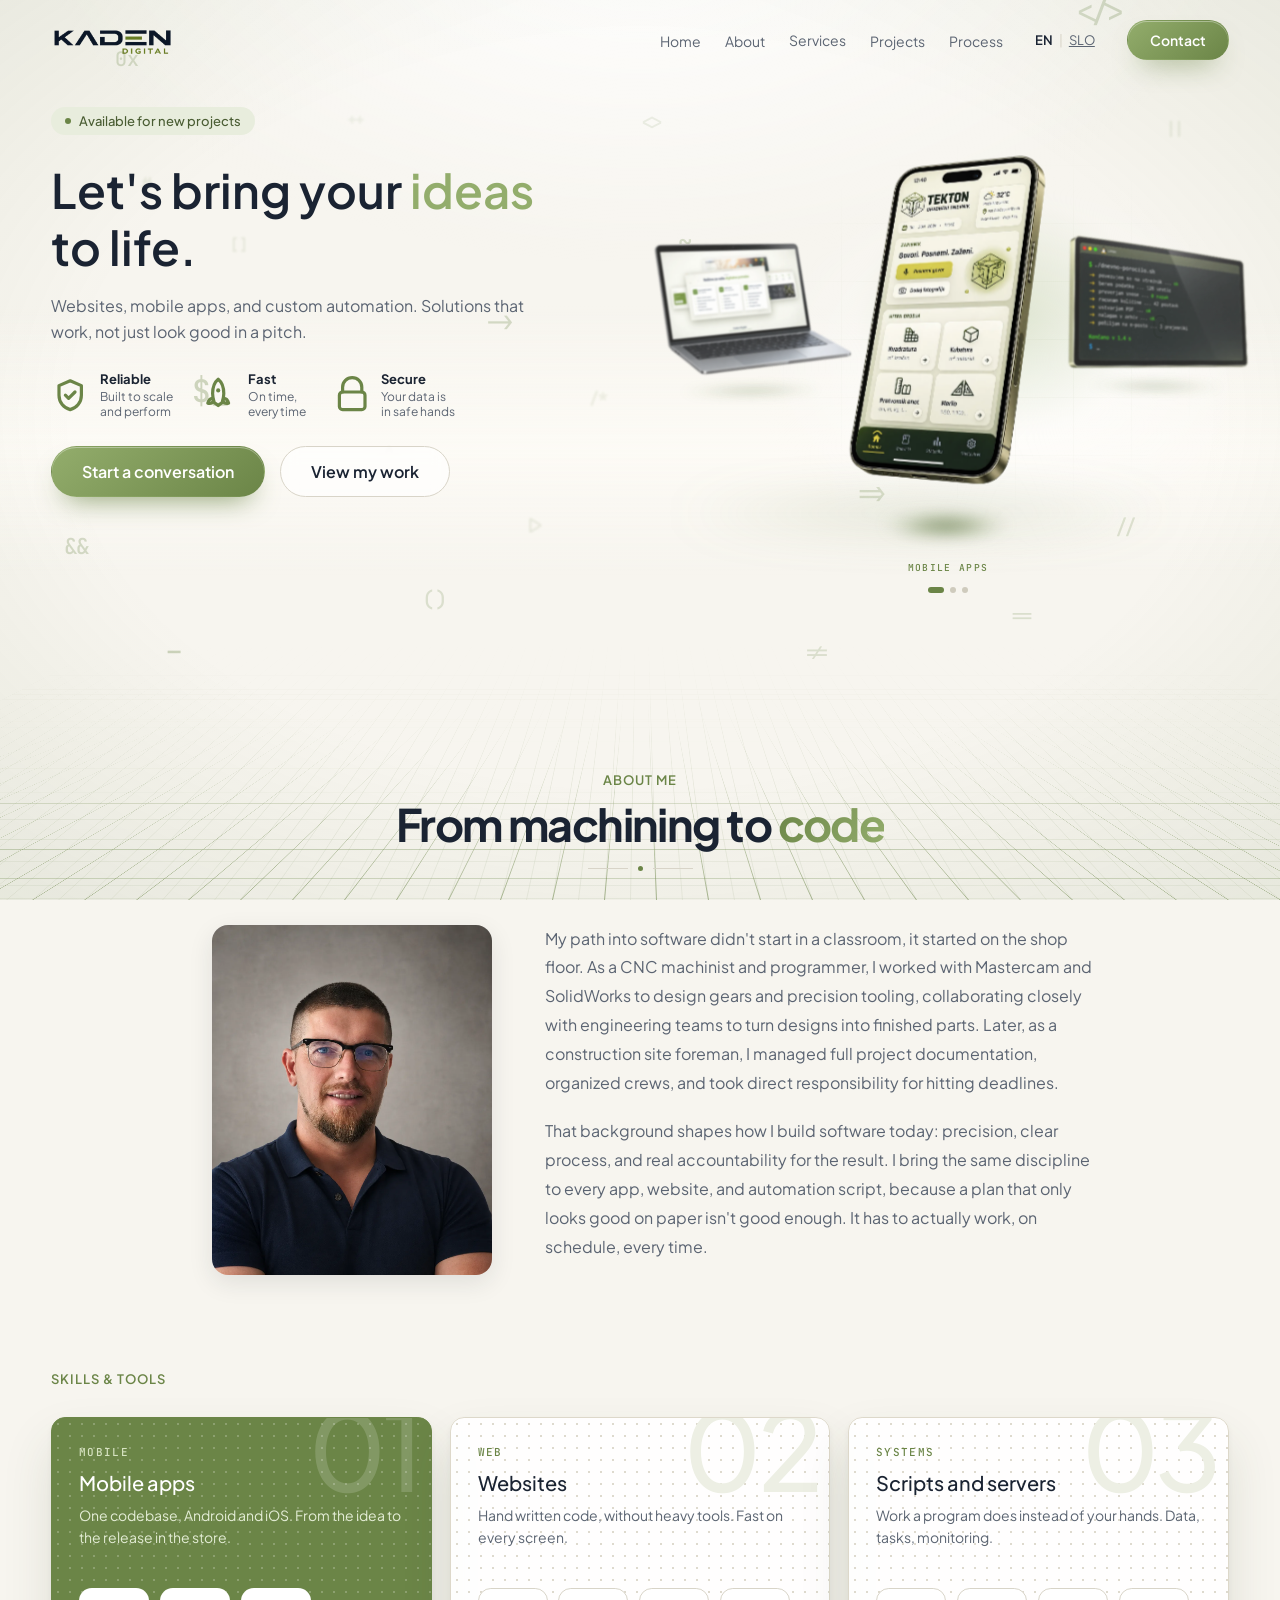
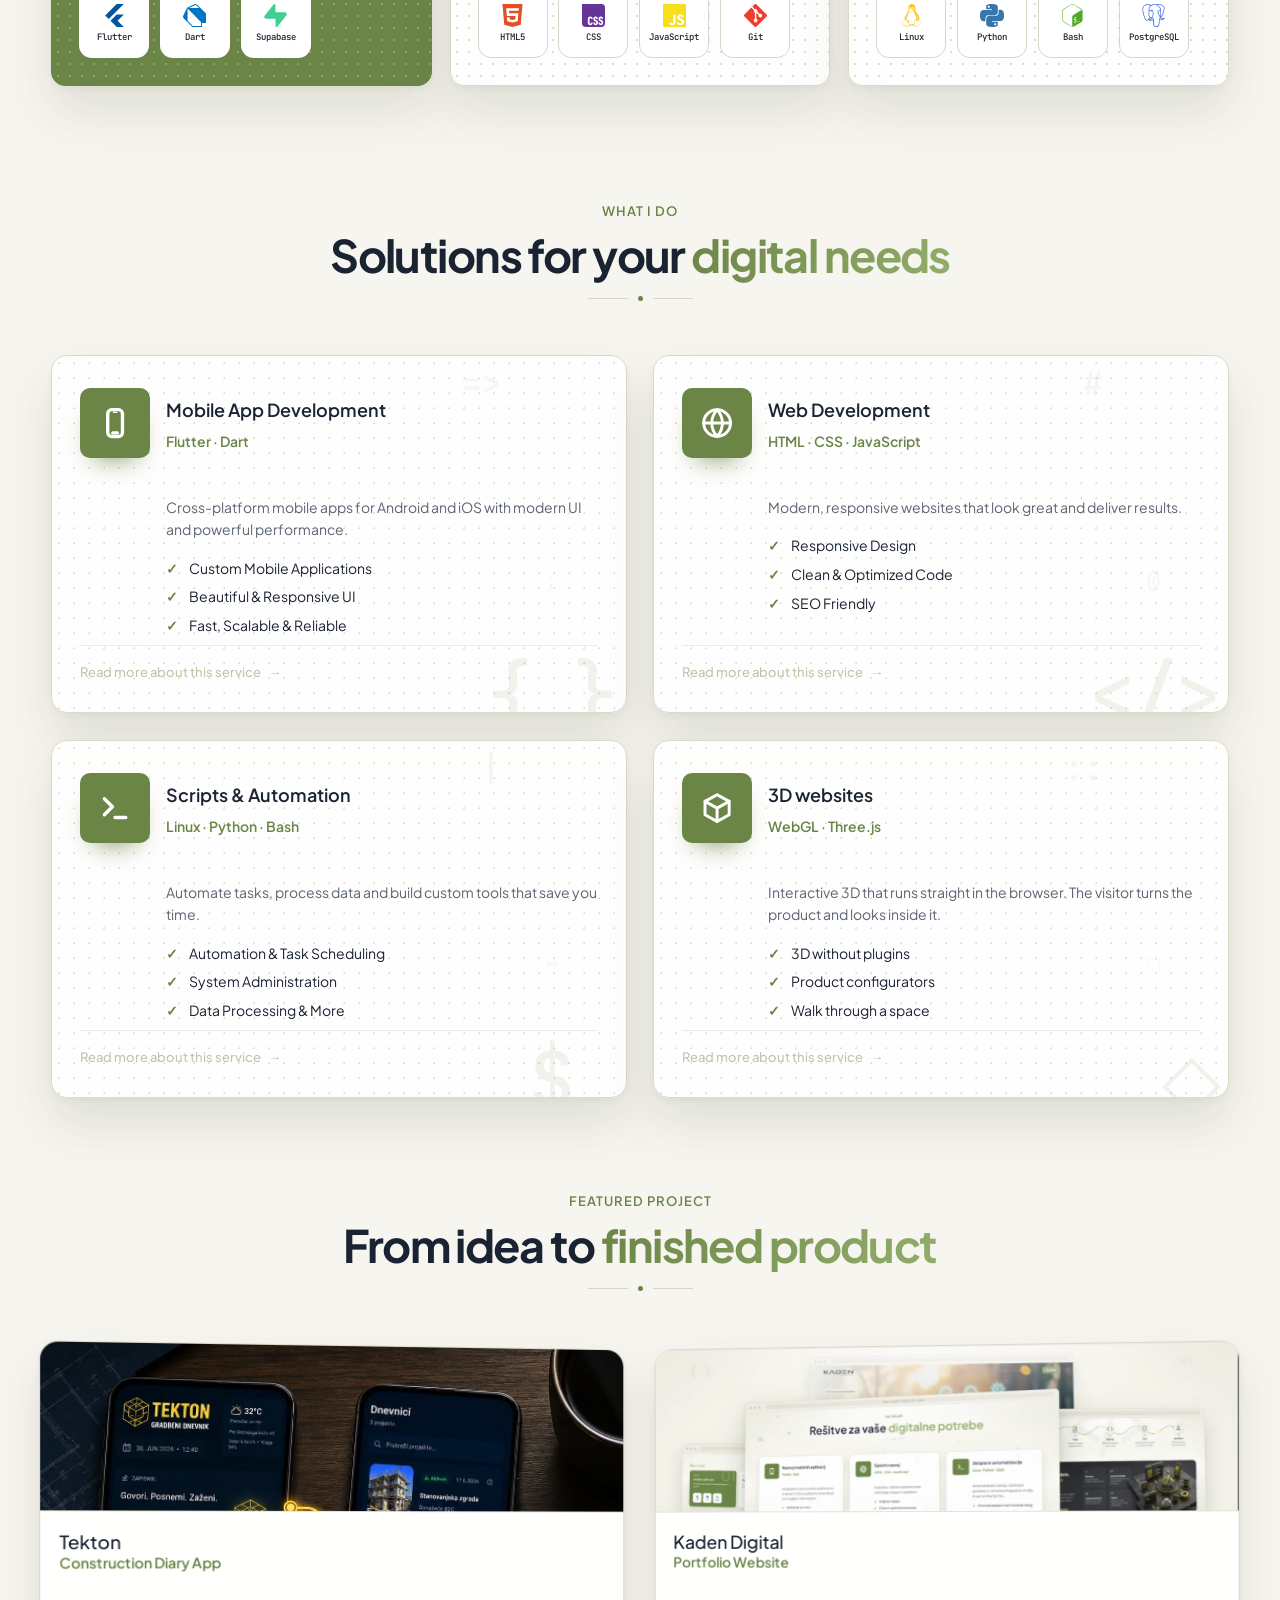
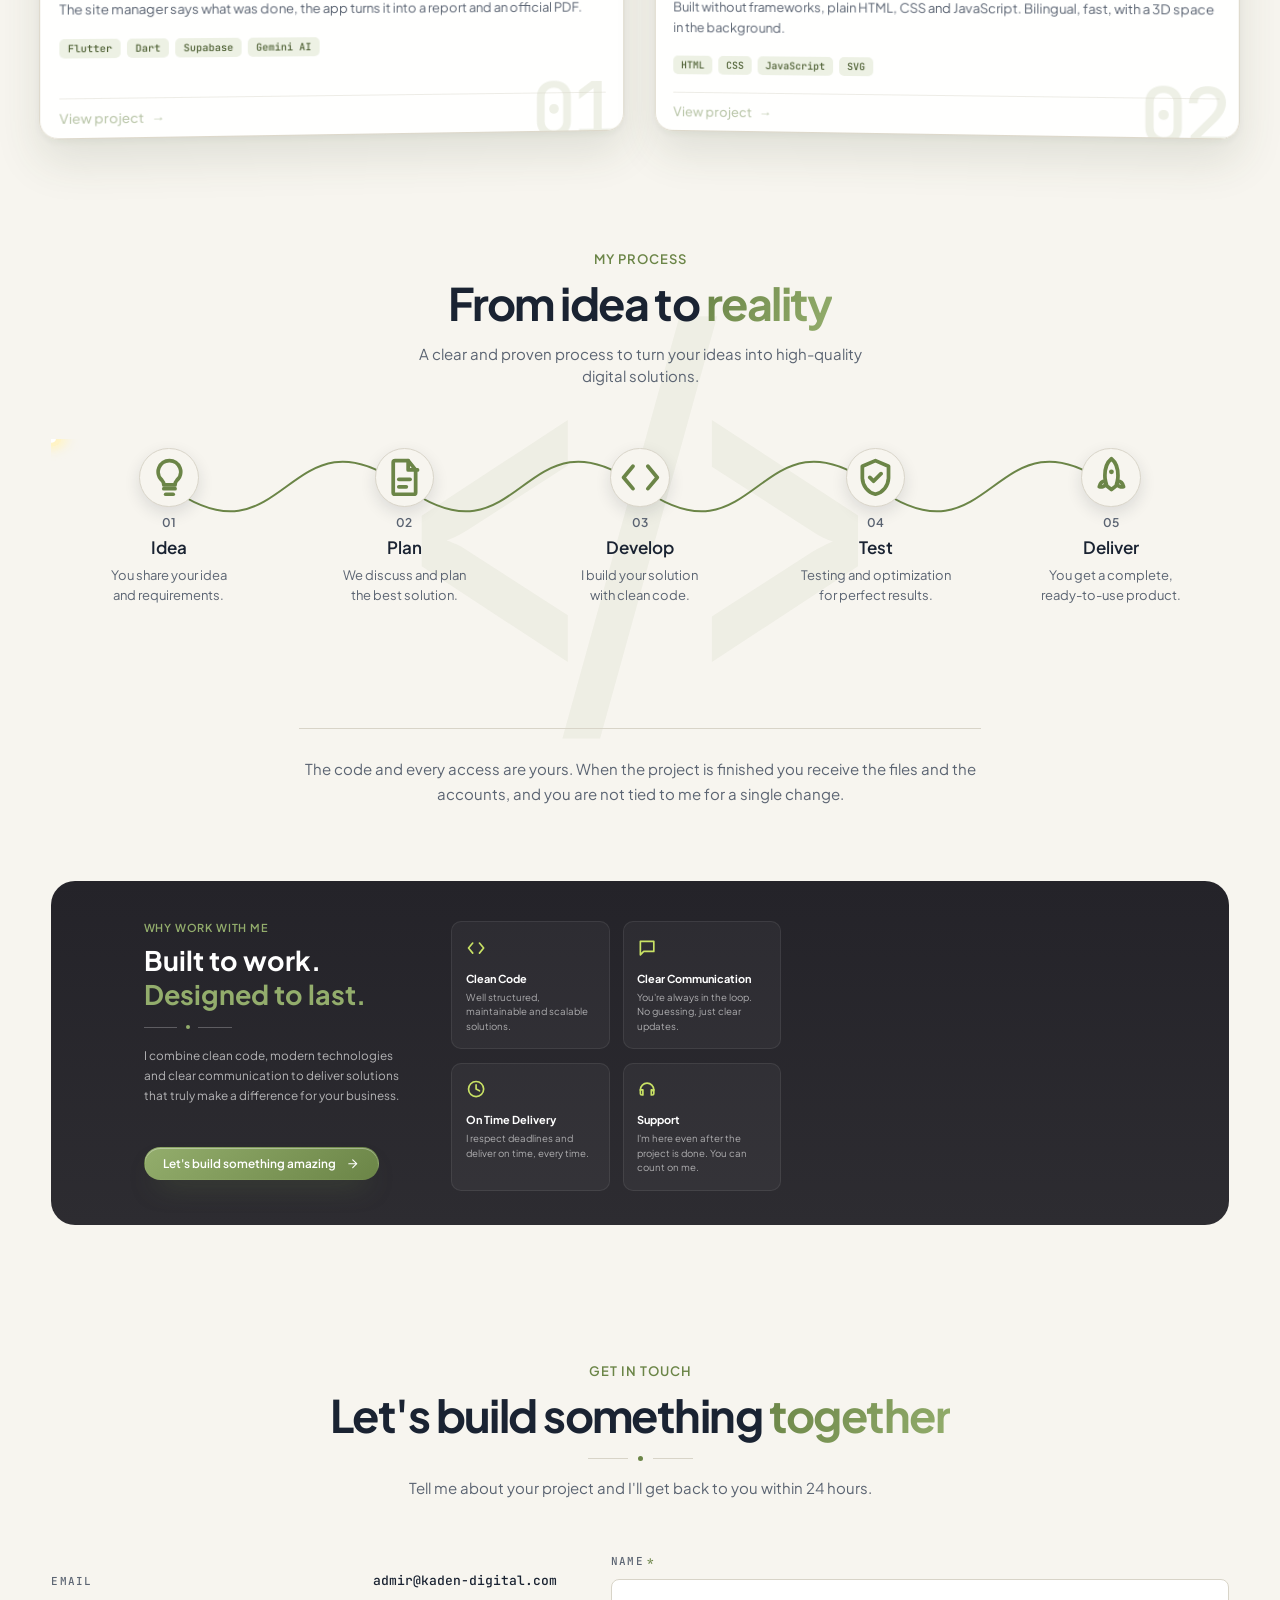
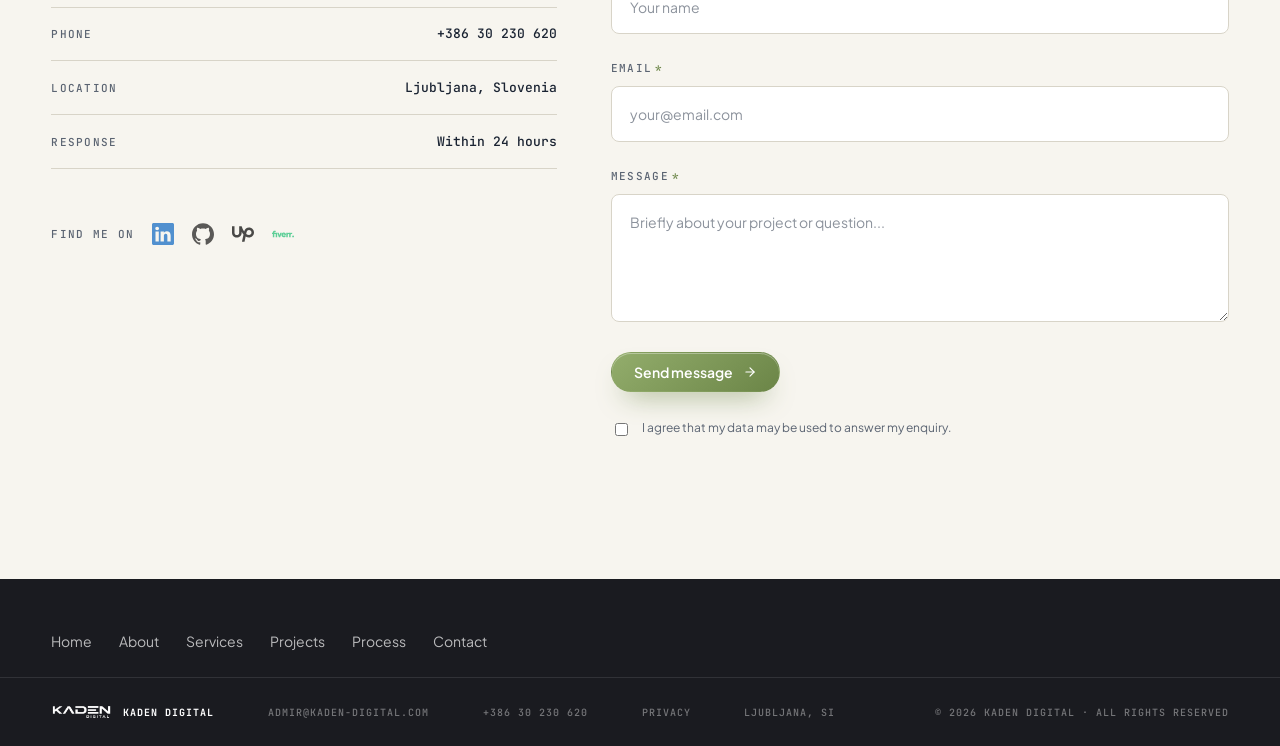
==== en/index.html @ fcf4354f "Locena angleska razlicica v /en/ s hreflang oznakami" ====
<!DOCTYPE html>
<html lang="en">
<head>
  <meta charset="UTF-8">
  <meta name="viewport" content="width=device-width, initial-scale=1.0">

  <!-- Naslov v Googlovih rezultatih — najpomembnejsa vrstica na strani. -->
  <title>Web Development and Mobile Apps Ljubljana | Kaden Digital</title>

  <!-- Besedilo pod naslovom v Googlu. -->
  <meta name="description" content="Custom websites, mobile apps for Android and iOS, and automation built to order. Clear process, delivered on time. Ljubljana, Slovenia.">
  <meta name="author" content="Admir Pajic">

  <!-- Predogled ob deljenju na LinkedInu, Facebooku, WhatsAppu. -->
  <meta property="og:type" content="website">
  <meta property="og:locale" content="en_US">
  <meta property="og:locale:alternate" content="sl_SI">
  <meta property="og:title" content="Web Development and Mobile Apps Ljubljana | Kaden Digital">
  <meta property="og:description" content="Custom websites, mobile apps for Android and iOS, and automation built to order. Ljubljana, Slovenia.">
  <meta property="og:url" content="https://www.kaden-digital.com/en/">
  <meta property="og:image" content="https://www.kaden-digital.com/assets/images/og-kaden.png">
  <meta property="og:image:width" content="1200">
  <meta property="og:image:height" content="630">
  <meta name="twitter:card" content="summary_large_image">

  <!-- Pravi naslov strani — Googlu pove, katera razlicica je glavna. -->
  <link rel="canonical" href="https://www.kaden-digital.com/en/">
  <!-- Ista stran v drugem jeziku. -->
  <link rel="alternate" hreflang="sl" href="https://www.kaden-digital.com/">
  <link rel="alternate" hreflang="en" href="https://www.kaden-digital.com/en/">
  <link rel="alternate" hreflang="x-default" href="https://www.kaden-digital.com/">



  <link rel="icon" href="../assets/images/favicon-16.png" sizes="16x16" type="image/png">
  <link rel="icon" href="../assets/images/favicon-32.png" sizes="32x32" type="image/png">
  <link rel="apple-touch-icon" href="../assets/images/apple-touch-icon.png">

  <!-- Podatki o podjetju v obliki, ki jo Google razume neposredno. -->
  <script type="application/ld+json">
  {
    "@context": "https://schema.org",
    "@type": "ProfessionalService",
    "name": "Kaden Digital",
    "description": "Izdelava spletnih strani, razvoj mobilnih aplikacij in avtomatizacija po meri.",
    "url": "https://www.kaden-digital.com/",
    "email": "admir@kaden-digital.com",
    "telephone": "+38630230620",
    "address": {
      "@type": "PostalAddress",
      "addressLocality": "Ljubljana",
      "addressCountry": "SI"
    },
    "areaServed": [
      { "@type": "Country", "name": "Slovenia" },
      { "@type": "Place", "name": "Europe" }
    ],
    "availableLanguage": ["sl", "en", "hr", "de"],
    "founder": { "@type": "Person", "name": "Admir Pajic" },
    "knowsAbout": ["Izdelava spletnih strani", "Razvoj mobilnih aplikacij", "Avtomatizacija", "Flutter", "HTML", "CSS", "JavaScript", "Python"]
  }
  </script>

  <!-- Pisave so na nasem streznik, zato Googlu ne posiljamo nicesar. -->
  <link rel="preload" href="../assets/fonts/plus-jakarta-sans-400-latin.woff2" as="font" type="font/woff2" crossorigin>
  <link rel="preload" href="../assets/fonts/plus-jakarta-sans-500-latin.woff2" as="font" type="font/woff2" crossorigin>

  <!-- Prva slika v Hero sekciji - brskalnik jo zacne nalagati takoj. -->
  <link rel="preload" href="../assets/images/hero-1-app.webp" as="image" fetchpriority="high" media="(min-width: 901px)">

  <link rel="stylesheet" href="../style.css">
</head>
<body>

  <!-- Prva postaja za tipkovnico: preskoci meni naravnost do vsebine. -->
  <a class="preskoci" href="#hero">Skip to content</a>

  <!-- PROSTOR V OZADJU — pribit na zaslon, vsebina drsi cez njega. -->
  <div class="space" aria-hidden="true">
    <div class="space-grid space-grid-far"></div>
    <div class="space-grid space-grid-near"></div>
    <div class="space-haze"></div>
    <div class="space-stars" id="spaceStars"></div>
    <div class="space-light"></div>
    <div class="space-vignette"></div>
  </div>

  <!-- GLAVA / NAVIGACIJA — logotip -->
  <div class="hero-wrapper">
  <header>
    <nav class="navbar container">
      <a href="#hero" class="logo">
        <img src="../assets/images/logo-nav.webp" alt="Kaden Digital" width="420" height="96">
      </a>

      <div class="nav-right">
  <ul class="nav-links">
    <li><a href="#hero">Home</a></li>
    <li><a href="#about">About</a></li>
    <li class="nav-services">
  <a href="#services" class="nav-dropdown-toggle">Services</a>
  <div class="nav-dropdown">
    <a href="mobile-app-development.html" class="nav-dropdown-item">App Development</a>
    <a href="web-development-ljubljana.html" class="nav-dropdown-item">Web Development</a>
    <a href="3d-web-design.html" class="nav-dropdown-item">3D websites</a>
    <a href="process-automation.html" class="nav-dropdown-item">Scripts &amp; Automation</a>
  </div>
</li>
    <li><a href="#projects">Projects</a></li>
    <li><a href="#process">Process</a></li>
  </ul>

  <div class="lang-switch">
          <span class="lang-btn active">EN</span>
          <span class="lang-divider">|</span>
          <a class="lang-btn" href="../" hreflang="sl" lang="sl">SLO</a>
        </div>

  <a href="#contact" class="btn btn-primary nav-cta">Contact</a>
</div>

      <!-- Hamburger gumb, vidljiv samo na mobitelu -->
      <button class="hamburger" type="button" aria-label="Menu" aria-expanded="false" aria-controls="mobilniMeni">
        <span></span>
        <span></span>
        <span></span>
      </button>

    </nav>

    <!-- Mobilni meni panel, otvara ga hamburger gumb -->
    <div class="mobile-menu" id="mobilniMeni">
      <ul class="mobile-nav-links">
        <li><a href="#hero">Home</a></li>
        <li><a href="#about">About</a></li>
        <li><a href="#services">Services</a></li>
        <li><a href="#projects">Projects</a></li>
        <li><a href="#process">Process</a></li>
      </ul>
      <div class="lang-switch">
          <span class="lang-btn active">EN</span>
          <span class="lang-divider">|</span>
          <a class="lang-btn" href="../" hreflang="sl" lang="sl">SLO</a>
        </div>
      <a href="#contact" class="btn btn-primary">Contact</a>
    </div>

  </header>

<!-- HERO SEKCIJA -->
<section class="hero" id="hero" tabindex="-1">

    <div class="hero-content container">

      <div class="hero-text">
    <div class="badge">
      <span class="badge-dot"></span>
      <span>Available for new projects</span>
    </div>

    <h1 class="hero-title">
  <span>Let's bring your</span>
  <span class="accent">ideas</span>
  <br>
  <span>to life.</span>
</h1>

<p class="hero-subtitle">Websites, mobile apps, and custom automation. Solutions that work, not just look good in a pitch.</p>

<!-- Značke zaupanja: Reliable, Fast, Secure -->
<div class="trust-badges">
  <div class="trust-badge">
    <svg width="40" height="40" viewBox="0 0 24 24" fill="none" stroke="#6B8547" stroke-width="2" stroke-linecap="round" stroke-linejoin="round">
      <path d="M12 3l7 3v6c0 4.5-3 8-7 9-4-1-7-4.5-7-9V6z"/><polyline points="9 12 11 14 15 10"/>
    </svg>
    <div>
      <h4>Reliable</h4>
      <p>Built to scale<br>and perform</p>
    </div>
  </div>
  <div class="trust-badge">
    <svg width="50" height="50" viewBox="0 0 24 24" fill="none" stroke="#6B8547" stroke-width="2" stroke-linecap="round" stroke-linejoin="round">
      <path d="M12 2c2.5 2 3.5 5.5 3.5 9 0 2-.5 4-1 5.5l-2.5 2-2.5-2c-.5-1.5-1-3.5-1-5.5 0-3.5 1-7 3.5-9z"/>
      <circle cx="12" cy="9" r="1.3" fill="#6B8547" stroke="none"/>
      <path d="M8.5 14c-1.5 0-2.5 1-3 3 1.5.3 3-.3 3.5-1.5"/>
      <path d="M15.5 14c1.5 0 2.5 1 3 3-1.5.3-3-.3-3.5-1.5"/>
    </svg>
    <div>
      <h4>Fast</h4>
      <p>On time,<br>every time</p>
    </div>
  </div>
  <div class="trust-badge">
    <svg width="40" height="40" viewBox="0 0 24 24" fill="none" stroke="#6B8547" stroke-width="2" stroke-linecap="round" stroke-linejoin="round">
      <path d="M6 10V7a6 6 0 0 1 12 0v3"/>
      <rect x="4" y="10" width="16" height="11" rx="2"/>
    </svg>
    <div>
      <h4>Secure</h4>
      <p>Your data is<br>in safe hands</p>
    </div>
  </div>
</div>

<div class="hero-buttons">
  <a href="#contact" class="btn btn-primary">Start a conversation</a>
  <a href="#projects" class="btn btn-secondary">View my work</a>
</div>

      </div>

      <!-- SKLAD NAPRAV — tri storitve, ki jih kolesce premetava. -->
      <div class="hero-stack" id="heroStack">
        <span class="hero-luc" aria-hidden="true"></span>
        <span class="hero-linije" aria-hidden="true"></span>
        <span class="hero-tla" aria-hidden="true"></span>

        <div class="hero-dev dev-tel">
          <img src="../assets/images/hero-1-app.webp" alt="Mobilna aplikacija Tekton na telefonu"
               width="1024" height="1536" fetchpriority="high" loading="lazy">
          <span class="dev-senca"></span>
        </div>

        <div class="hero-dev dev-lap">
          <img src="../assets/images/hero-2-web.webp" alt="Spletna stran Kaden Digital na prenosniku"
               width="1536" height="1024" decoding="async" loading="lazy">
          <span class="dev-senca"></span>
        </div>

        <div class="hero-dev dev-term">
          <img src="../assets/images/hero-3-term.webp" alt="Skripta za dnevno porocilo v Linux terminalu"
               width="1536" height="1024" decoding="async" loading="lazy">
          <span class="dev-senca"></span>
        </div>

        <span class="hero-oznaka" id="heroOznaka">MOBILNE APLIKACIJE</span>

        <div class="hero-pike">
          <button type="button" class="on" aria-label="Mobilne aplikacije"></button>
          <button type="button" aria-label="Spletne strani"></button>
          <button type="button" aria-label="Skripte in avtomatizacija"></button>
        </div>
      </div>

    </div>
</section>
</div>

  <!-- SEKCIJA ABOUT -->
  <section class="about" id="about">
    <div class="about-content container">

      <p class="section-eyebrow">About Me</p>
      <h2 class="section-title">From machining to <span class='accent'>code</span></h2>
      <div class="title-divider">
        <span class="divider-line"></span>
        <span class="divider-dot"></span>
        <span class="divider-line"></span>
      </div>

      <div class="about-grid">
  <div class="about-photo">
    <img src="../assets/images/photo-about.webp" alt="Admir Pajić" width="1086" height="1448" loading="lazy" decoding="async">
  </div>
  <div class="about-story">
  <p>My path into software didn't start in a classroom, it started on the shop floor. As a CNC machinist and programmer, I worked with Mastercam and SolidWorks to design gears and precision tooling, collaborating closely with engineering teams to turn designs into finished parts. Later, as a construction site foreman, I managed full project documentation, organized crews, and took direct responsibility for hitting deadlines.</p>
  <p>That background shapes how I build software today: precision, clear process, and real accountability for the result. I bring the same discipline to every app, website, and automation script, because a plan that only looks good on paper isn't good enough. It has to actually work, on schedule, every time.</p>
</div>
</div>

<!-- SKILLS & TOOLS -->
      <div class="skills">
        <p class="section-eyebrow">Skills &amp; Tools</p>

        <!-- Prva plosca je zelena, da najprej pritegne pogled. -->
        <div class="skill-panel skill-panel-accent">
          <span class="skill-panel-num" aria-hidden="true">01</span>
          <div class="skill-panel-text">
            <p class="skill-panel-eyebrow">Mobile</p>
            <h3 class="skill-panel-title">Mobile apps</h3>
            <p class="skill-panel-desc">One codebase, Android and iOS. From the idea to the release in the store.</p>
          </div>
          <div class="skill-logos">
            <div class="skill-logo">
              <img src="../assets/icons/flutter.svg" loading="lazy" decoding="async" alt="Flutter">
              <span>Flutter</span>
            </div>
            <div class="skill-logo">
              <img src="../assets/icons/dart.svg" loading="lazy" decoding="async" alt="Dart">
              <span>Dart</span>
            </div>
            <div class="skill-logo">
              <img src="../assets/icons/supabase.svg" loading="lazy" decoding="async" alt="Supabase">
              <span>Supabase</span>
            </div>
          </div>
        </div>

        <div class="skill-panel">
          <span class="skill-panel-num" aria-hidden="true">02</span>
          <div class="skill-panel-text">
            <p class="skill-panel-eyebrow">Web</p>
            <h3 class="skill-panel-title">Websites</h3>
            <p class="skill-panel-desc">Hand written code, without heavy tools. Fast on every screen.</p>
          </div>
          <div class="skill-logos">
            <div class="skill-logo">
              <img src="../assets/icons/html5.svg" loading="lazy" decoding="async" alt="HTML5">
              <span>HTML5</span>
            </div>
            <div class="skill-logo">
              <img src="../assets/icons/css.svg" loading="lazy" decoding="async" alt="CSS">
              <span>CSS</span>
            </div>
            <div class="skill-logo">
              <img src="../assets/icons/javascript.svg" loading="lazy" decoding="async" alt="JavaScript">
              <span>JavaScript</span>
            </div>
            <div class="skill-logo">
              <img src="../assets/icons/git.svg" loading="lazy" decoding="async" alt="Git">
              <span>Git</span>
            </div>
          </div>
        </div>

        <div class="skill-panel">
          <span class="skill-panel-num" aria-hidden="true">03</span>
          <div class="skill-panel-text">
            <p class="skill-panel-eyebrow">Systems</p>
            <h3 class="skill-panel-title">Scripts and servers</h3>
            <p class="skill-panel-desc">Work a program does instead of your hands. Data, tasks, monitoring.</p>
          </div>
          <div class="skill-logos">
            <div class="skill-logo">
              <img src="../assets/icons/linux.svg" loading="lazy" decoding="async" alt="Linux">
              <span>Linux</span>
            </div>
            <div class="skill-logo">
              <img src="../assets/icons/python.svg" loading="lazy" decoding="async" alt="Python">
              <span>Python</span>
            </div>
            <div class="skill-logo">
              <img src="../assets/icons/gnubash.svg" loading="lazy" decoding="async" alt="Bash">
              <span>Bash</span>
            </div>
            <div class="skill-logo">
              <img src="../assets/icons/postgresql.svg" loading="lazy" decoding="async" alt="PostgreSQL">
              <span>PostgreSQL</span>
            </div>
          </div>
        </div>
      </div>

    </div>
  </section>

  <!-- SEKCIJA USLUGE -->
  <section class="services" id="services">
    <div class="services-content container">

      <p class="section-eyebrow">What I do</p>
      <h2 class="section-title">Solutions for your <span class='accent'>digital needs</span></h2>
      <div class="title-divider">
        <span class="divider-line"></span>
        <span class="divider-dot"></span>
        <span class="divider-line"></span>
      </div>

      <div class="services-grid">

  <!-- Mobilni razvoj -->
  <a href="mobile-app-development.html" class="service-card">
    <span class="service-bar"></span>
    <span class="service-mark mark-1">{ }</span>
    <span class="service-mark mark-2">=&gt;</span>
    <span class="service-mark mark-3">;</span>
  <div class="service-card-header">
      <div class="service-icon">
        <svg width="26" height="26" viewBox="0 0 24 24" fill="none" stroke-linecap="round" stroke-linejoin="round">
          <rect x="6.5" y="2" width="11" height="20" rx="3" style="stroke:#ffffff; stroke-width:2.5; fill:none;"/>
          <rect x="10.3" y="3.4" width="3.4" height="1.1" rx="0.55" style="fill:#ffffff; stroke:none;"/>
          <line x1="10.3" y1="19.3" x2="13.7" y2="19.3" style="stroke:#ffffff; stroke-width:2.5;"/>
        </svg>
      </div>
      <div class="service-heading">
        <h3>Mobile App Development</h3>
        <p class="service-stack">Flutter · Dart</p>
      </div>
    </div>
    <p class="service-desc">Cross-platform mobile apps for Android and iOS with modern UI and powerful performance.</p>
    <ul class="service-checklist">
      <li>Custom Mobile Applications</li>
      <li>Beautiful &amp; Responsive UI</li>
      <li>Fast, Scalable &amp; Reliable</li>
    </ul>
    <div class="service-more">
      <span>Read more about this service</span>
      <span class="service-arrow" aria-hidden="true">→</span>
    </div>
</a>
 <!--Web Dewelopment-->
  <a href="web-development-ljubljana.html" class="service-card">
    <span class="service-bar"></span>
    <span class="service-mark mark-1">&lt;/&gt;</span>
    <span class="service-mark mark-2">#</span>
    <span class="service-mark mark-3">@</span>
  <div class="service-card-header">
    <div class="service-icon">
      <svg width="26" height="26" viewBox="0 0 24 24" fill="none" stroke-linecap="round" stroke-linejoin="round">
        <circle cx="12" cy="12" r="10" style="stroke:#ffffff; stroke-width:2.2; fill:none;"/>
        <line x1="2" y1="12" x2="22" y2="12" style="stroke:#ffffff; stroke-width:2.2;"/>
        <path d="M12 2a15.3 15.3 0 0 1 4 10 15.3 15.3 0 0 1-4 10 15.3 15.3 0 0 1-4-10 15.3 15.3 0 0 1 4-10z" style="stroke:#ffffff; stroke-width:2.2; fill:none;"/>
      </svg>
    </div>
    <div class="service-heading">
      <h3>Web Development</h3>
      <p class="service-stack">HTML · CSS · JavaScript</p>
    </div>
  </div>
  <p class="service-desc">Modern, responsive websites that look great and deliver results.</p>
  <ul class="service-checklist">
    <li>Responsive Design</li>
    <li>Clean &amp; Optimized Code</li>
    <li>SEO Friendly</li>
  </ul>
  <div class="service-more">
    <span>Read more about this service</span>
    <span class="service-arrow" aria-hidden="true">→</span>
  </div>
</a>

<!--Scripts & automation-->
  <a href="process-automation.html" class="service-card">
    <span class="service-bar"></span>
    <span class="service-mark mark-1">$_</span>
    <span class="service-mark mark-2">|</span>
    <span class="service-mark mark-3">~</span>
  <div class="service-card-header">
    <div class="service-icon">
      <svg width="26" height="26" viewBox="0 0 24 24" fill="none" stroke-linecap="round" stroke-linejoin="round">
        <polyline points="4 17 10 11 4 5" style="stroke:#ffffff; stroke-width:2.5; fill:none;"/>
        <line x1="12" y1="19" x2="20" y2="19" style="stroke:#ffffff; stroke-width:2.5;"/>
      </svg>
    </div>
    <div class="service-heading">
      <h3>Scripts &amp; Automation</h3>
      <p class="service-stack">Linux · Python · Bash</p>
    </div>
  </div>
  <p class="service-desc">Automate tasks, process data and build custom tools that save you time.</p>
  <ul class="service-checklist">
    <li>Automation &amp; Task Scheduling</li>
    <li>System Administration</li>
    <li>Data Processing &amp; More</li>
  </ul>
  <div class="service-more">
    <span>Read more about this service</span>
    <span class="service-arrow" aria-hidden="true">→</span>
  </div>
</a>

  <!-- 3D spletne strani -->
  <a href="3d-web-design.html" class="service-card">
    <span class="service-bar"></span>
    <span class="service-mark mark-1">◇</span>
    <span class="service-mark mark-2">::</span>
    <span class="service-mark mark-3">□</span>
  <div class="service-card-header">
    <div class="service-icon">
      <svg width="26" height="26" viewBox="0 0 24 24" fill="none" stroke-linecap="round" stroke-linejoin="round">
        <path d="M12 2 3 7v10l9 5 9-5V7z" style="stroke:#ffffff; stroke-width:2.2; fill:none;"/>
        <path d="m3 7 9 5 9-5M12 12v10" style="stroke:#ffffff; stroke-width:2.2; fill:none;"/>
      </svg>
    </div>
    <div class="service-heading">
      <h3>3D websites</h3>
      <p class="service-stack">WebGL · Three.js</p>
    </div>
  </div>
  <p class="service-desc">Interactive 3D that runs straight in the browser. The visitor turns the product and looks inside it.</p>
  <ul class="service-checklist">
    <li>3D without plugins</li>
    <li>Product configurators</li>
    <li>Walk through a space</li>
  </ul>
  <div class="service-more">
    <span>Read more about this service</span>
    <span class="service-arrow" aria-hidden="true">→</span>
  </div>
</a>

</div>

    </div>
  </section>

  <!-- SEKCIJA PROJEKTI -->
  <section class="projects" id="projects">
    <div class="projects-content container">

      <p class="section-eyebrow">Featured Project</p>
      <h2 class="section-title">From idea to <span class='accent'>finished product</span></h2>
      <div class="title-divider">
        <span class="divider-line"></span>
        <span class="divider-dot"></span>
        <span class="divider-line"></span>
      </div>

      <div class="project-grid">

        <div class="project-card" data-project="tekton">
          <span class="project-bar"></span>
          <span class="project-num" aria-hidden="true">01</span>
          <div class="project-shot">
            <img src="../assets/images/project-tekton.webp" alt="Tekton, zasloni aplikacije" width="1086" height="1448" loading="lazy" decoding="async">
          </div>
          <div class="project-body">
            <h3 class="project-name">Tekton</h3>
            <p class="project-tag">Construction Diary App</p>
            <p class="project-short">The site manager says what was done, the app turns it into a report and an official PDF.</p>
            <div class="project-chips"><b>Flutter</b><b>Dart</b><b>Supabase</b><b>Gemini AI</b></div>
            <div class="project-more">
              <span>View project</span>
              <span class="project-arrow" aria-hidden="true">→</span>
            </div>
          </div>
        </div>

        <div class="project-card" data-project="kaden">
          <span class="project-bar"></span>
          <span class="project-num" aria-hidden="true">02</span>
          <div class="project-shot">
            <img src="../assets/images/project-kaden.webp" alt="Kaden Digital, spletna stran" width="1506" height="775" loading="lazy" decoding="async">
          </div>
          <div class="project-body">
            <h3 class="project-name">Kaden Digital</h3>
            <p class="project-tag">Portfolio Website</p>
            <p class="project-short">Built without frameworks, plain HTML, CSS and JavaScript. Bilingual, fast, with a 3D space in the background.</p>
            <div class="project-chips"><b>HTML</b><b>CSS</b><b>JavaScript</b><b>SVG</b></div>
            <div class="project-more">
              <span>View project</span>
              <span class="project-arrow" aria-hidden="true">→</span>
            </div>
          </div>
        </div>

      </div>
    </div>
  </section>

  <!-- SEKCIJA PROCES -->
  <section class="process" id="process">
    <div class="process-content container">

      <div class="process-watermark"><span class="wm-bracket">&lt;</span><span class="wm-slash">/</span><span class="wm-bracket">&gt;</span></div>
      <p class="section-eyebrow">My Process</p>
      <h2 class="section-title">From idea to <span class='accent'>reality</span></h2>
      <p class="section-subtitle">A clear and proven process to turn your ideas into high-quality digital solutions.</p>

      <div class="process-steps">
        <svg class="process-wave" viewBox="0 0 1000 107" preserveAspectRatio="none" xmlns="http://www.w3.org/2000/svg">
          <defs>
            
            <filter id="orbGlow" x="-200%" y="-200%" width="500%" height="500%">
              <feGaussianBlur stdDeviation="5"/>
            </filter>
          </defs>
          <path id="wavePath" d="M100,53.5 C200,150.5 200,-43.5 300,53.5 C400,150.5 400,-43.5 500,53.5 C600,150.5 600,-43.5 700,53.5 C800,150.5 800,-43.5 900,53.5" fill="none" stroke="#6B8547" stroke-width="2" vector-effect="non-scaling-stroke" stroke-linecap="round"/>

          <!-- Energija: samo pika in iskre, ki odletijo od nje. -->
          <g id="waveSparks"></g>
          <g id="waveOrbGlow" filter="url(#orbGlow)" opacity="0"><circle r="13" fill="#FFF3C4" opacity="0.95"/></g>
          <g id="waveOrb" opacity="0"><circle r="8.5" fill="#FFF3C4" opacity="0.85"/><circle r="4.2" fill="#ffffff"/></g>
        </svg>

        <div class="process-step">
  <div class="step-number">
    <svg width="52" height="52" viewBox="0 0 24 24" fill="none" stroke="#6B8547" stroke-width="2" stroke-linecap="round" stroke-linejoin="round">
      <path d="M9 18h6"/><path d="M10 21h4"/>
      <path d="M12 3a6 6 0 0 0-4 10.5c.6.6 1 1.5 1 2.5h6c0-1 .4-1.9 1-2.5A6 6 0 0 0 12 3z"/>
    </svg>
  </div>
  <span class="step-num">01</span>
  <h3>Idea</h3>
  <div class="step-text">
    <p class="step-short">You share your idea<br>and requirements.</p>
    <p class="step-long">I listen and ask questions until I understand what you need.</p>
  </div>
</div>

<div class="process-step">
  <div class="step-number">
    <svg width="52" height="52" viewBox="0 0 24 24" fill="none" stroke="#6B8547" stroke-width="2" stroke-linecap="round" stroke-linejoin="round">
      <path d="M14 3H7a1 1 0 0 0-1 1v16a1 1 0 0 0 1 1h10a1 1 0 0 0 1-1V8z"/>
      <path d="M14 3v5h5"/><line x1="9" y1="13" x2="15" y2="13"/><line x1="9" y1="17" x2="13" y2="17"/>
    </svg>
  </div>
  <span class="step-num">02</span>
  <h3>Plan</h3>
  <div class="step-text">
    <p class="step-short">We discuss and plan<br>the best solution.</p>
    <p class="step-long">Together we set the scope, the look and the order of the work.</p>
  </div>
</div>

<div class="process-step">
  <div class="step-number">
    <svg width="52" height="52" viewBox="0 0 24 24" fill="none" stroke="#6B8547" stroke-width="2" stroke-linecap="round" stroke-linejoin="round">
      <polyline points="8 6 3 12 8 18"/><polyline points="16 6 21 12 16 18"/>
    </svg>
  </div>
  <span class="step-num">03</span>
  <h3>Develop</h3>
  <div class="step-text">
    <p class="step-short">I build your solution<br>with clean code.</p>
    <p class="step-long">You see progress as it happens, not only at the end.</p>
  </div>
</div>

<div class="process-step">
  <div class="step-number">
    <svg width="52" height="52" viewBox="0 0 24 24" fill="none" stroke="#6B8547" stroke-width="2" stroke-linecap="round" stroke-linejoin="round">
      <path d="M12 3l7 3v6c0 4.5-3 8-7 9-4-1-7-4.5-7-9V6z"/><polyline points="9 12 11 14 15 10"/>
    </svg>
  </div>
  <span class="step-num">04</span>
  <h3>Test</h3>
  <div class="step-text">
    <p class="step-short">Testing and optimization<br>for perfect results.</p>
    <p class="step-long">Checked on phone, tablet and computer.</p>
  </div>
</div>

<div class="process-step">
  <div class="step-number">
    <svg width="52" height="52" viewBox="0 0 24 24" fill="none" stroke="#6B8547" stroke-width="2" stroke-linecap="round" stroke-linejoin="round">
      <path d="M12 2c2.5 2 3.5 5.5 3.5 9 0 2-.5 4-1 5.5l-2.5 2-2.5-2c-.5-1.5-1-3.5-1-5.5 0-3.5 1-7 3.5-9z"/>
      <circle cx="12" cy="9" r="1.3" fill="#6B8547" stroke="none"/>
      <path d="M8.5 14c-1.5 0-2.5 1-3 3 1.5.3 3-.3 3.5-1.5"/>
      <path d="M15.5 14c1.5 0 2.5 1 3 3-1.5.3-3-.3-3.5-1.5"/>
    </svg>
  </div>
  <span class="step-num">05</span>
  <h3>Deliver</h3>
  <div class="step-text">
    <p class="step-short">You get a complete,<br>ready-to-use product.</p>
    <p class="step-long">You receive all the code and access. It stays yours.</p>
  </div>
</div>

    </div>

      <!-- Vprasanje, ki ga narocniki postavijo vsakic, zato stoji na vidnem mestu. -->
      <p class="process-lastnistvo">The code and every access are yours. When the project is finished you receive the files and the accounts, and you are not tied to me for a single change.</p>

  </section>


  <!-- SEKCIJA WHY WORK WITH ME -->
  <section class="why-work" id="why-work">
    <div class="why-work-card">
      <img src="../assets/images/why-work-3D.webp" alt="Orodja za razvoj: koda, oblikovanje in 3D" class="why-work-image" width="1822" height="453" loading="lazy" decoding="async">

      <div class="why-work-text">
        <p class="why-work-eyebrow">Why Work With Me</p>
        <h2 class="why-work-title">
          <span>Built to work.</span>
          <span class="accent">Designed to last.</span>
        </h2>
        <div class="why-work-divider">
          <span class="divider-line"></span>
          <span class="divider-dot"></span>
          <span class="divider-line"></span>
        </div>
        <p class="why-work-desc">I combine clean code, modern technologies and clear communication to deliver solutions that truly make a difference for your business.</p>

        <div class="why-work-cards">

        <div class="why-card">
          <svg width="24" height="24" viewBox="0 0 24 24" fill="none" stroke="#C9E265" stroke-width="2" stroke-linecap="round" stroke-linejoin="round">
            <polyline points="8 6 3 12 8 18"/><polyline points="16 6 21 12 16 18"/>
          </svg>
          <h4>Clean Code</h4>
          <p>Well structured, maintainable and scalable solutions.</p>
        </div>

        <div class="why-card">
          <svg width="24" height="24" viewBox="0 0 24 24" fill="none" stroke="#C9E265" stroke-width="2" stroke-linecap="round" stroke-linejoin="round">
            <path d="M4 4h16v12H8l-4 4z"/>
          </svg>
          <h4>Clear Communication</h4>
          <p>You're always in the loop. No guessing, just clear updates.</p>
        </div>

        <div class="why-card">
          <svg width="24" height="24" viewBox="0 0 24 24" fill="none" stroke="#C9E265" stroke-width="2" stroke-linecap="round" stroke-linejoin="round">
            <circle cx="12" cy="12" r="9"/><polyline points="12 7 12 12 16 14"/>
          </svg>
          <h4>On Time Delivery</h4>
          <p>I respect deadlines and deliver on time, every time.</p>
        </div>

        <div class="why-card">
          <svg width="24" height="24" viewBox="0 0 24 24" fill="none" stroke="#C9E265" stroke-width="2" stroke-linecap="round" stroke-linejoin="round">
            <path d="M4 13a8 8 0 0 1 16 0"/><path d="M4 13v4a2 2 0 0 0 2 2h1v-6H5a1 1 0 0 0-1 1z"/><path d="M20 13v4a2 2 0 0 1-2 2h-1v-6h1a1 1 0 0 1 1 1z"/>
          </svg>
          <h4>Support</h4>
          <p>I'm here even after the project is done. You can count on me.</p>
        </div>

      </div>

        <a href="#contact" class="btn btn-primary why-work-btn">
          <span>Let's build something amazing</span>
          <svg width="16" height="16" viewBox="0 0 24 24" fill="none" stroke="currentColor" stroke-width="2" stroke-linecap="round" stroke-linejoin="round">
            <line x1="5" y1="12" x2="19" y2="12"/><polyline points="12 5 19 12 12 19"/>
          </svg>
        </a>
      </div>
    </div>
  </section>

  <!-- SEKCIJA KONTAKT -->
  <section class="contact" id="contact">
    <div class="contact-content container">

      <p class="section-eyebrow">Get in touch</p>
      <h2 class="section-title">Let's build something <span class='accent'>together</span></h2>
      <div class="title-divider">
        <span class="divider-line"></span>
        <span class="divider-dot"></span>
        <span class="divider-line"></span>
      </div>
      <p class="section-subtitle">Tell me about your project and I'll get back to you within 24 hours.</p>

      <div class="contact-grid">

                <div class="contact-info">

          <div class="contact-row">
            <span class="contact-label">Email</span>
            <a class="contact-value js-mail" data-u="admir" data-d="kaden-digital.com" href="#">&nbsp;</a>          </div>

          <div class="contact-row">
            <span class="contact-label">Phone</span>
            <a class="contact-value js-tel" data-a="+386 30" data-b="230 620" href="#">&nbsp;</a>
          </div>

          <div class="contact-row">
            <span class="contact-label">Location</span>
            <span class="contact-value">Ljubljana, Slovenia</span>
          </div>

          <div class="contact-row">
            <span class="contact-label">Response</span>
            <span class="contact-value">Within 24 hours</span>
          </div>

          <div class="social-links">
            <span>Find me on</span>
            <a href="https://www.linkedin.com/in/admir-paji%C4%87-416008170/" target="_blank" rel="noopener" class="social-icon" aria-label="LinkedIn"><svg viewBox="0 0 16 16" fill="#0A66C2" xmlns="http://www.w3.org/2000/svg"><path d="M0 1.146C0 .513.526 0 1.175 0h13.65C15.474 0 16 .513 16 1.146v13.708c0 .633-.526 1.146-1.175 1.146H1.175C.526 16 0 15.487 0 14.854zm4.943 12.248V6.169H2.542v7.225zm-1.2-8.212c.837 0 1.358-.554 1.358-1.248-.015-.709-.52-1.248-1.342-1.248S2.4 3.226 2.4 3.934c0 .694.521 1.248 1.327 1.248zm4.908 8.212V9.359c0-.216.016-.432.08-.586.173-.431.568-.878 1.232-.878.869 0 1.216.662 1.216 1.634v3.865h2.401V9.25c0-2.22-1.184-3.252-2.764-3.252-1.274 0-1.845.7-2.165 1.193v.025h-.016l.016-.025V6.169h-2.4c.03.678 0 7.225 0 7.225z"/></svg></a>
            <a href="https://github.com/admir1987-cyber" target="_blank" rel="noopener" class="social-icon" aria-label="GitHub"><img src="../assets/icons/github.svg" loading="lazy" decoding="async" alt="GitHub"></a>
            <a href="https://www.upwork.com/freelancers/~01494c3b3418e3bd45" target="_blank" rel="noopener" class="social-icon" aria-label="Upwork"><img src="../assets/icons/upwork.svg" loading="lazy" decoding="async" alt="Upwork"></a>
            <a href="https://www.fiverr.com/s/emRLDwj" target="_blank" rel="noopener" class="social-icon" aria-label="Fiverr"><img src="../assets/icons/fiverr.svg" loading="lazy" decoding="async" alt="Fiverr"></a>
          </div>

        </div>

        <form class="contact-form" id="contactForm" novalidate>
          <input type="hidden" name="access_key" value="bd3b66ae-1171-4874-ac6a-c96515a0e4a7">
          <input type="checkbox" name="botcheck" class="hp" tabindex="-1" autocomplete="off">

          <div class="field">
            <label class="contact-label" for="f-name"><span>Name</span><span class="obvezno" aria-hidden="true">*</span></label>
            <input type="text" id="f-name" name="name" required aria-describedby="e-name" placeholder="Your name">
            <span class="field-napaka" id="e-name" role="alert"></span>
          </div>

          <div class="field">
            <label class="contact-label" for="f-mail"><span>Email</span><span class="obvezno" aria-hidden="true">*</span></label>
            <input type="email" id="f-mail" name="email" required aria-describedby="e-mail" placeholder="your@email.com">
            <span class="field-napaka" id="e-mail" role="alert"></span>
          </div>

          <div class="field">
            <label class="contact-label" for="f-msg"><span>Message</span><span class="obvezno" aria-hidden="true">*</span></label>
            <textarea id="f-msg" name="message" rows="5" required aria-describedby="e-msg" placeholder="Briefly about your project or question..."></textarea>
            <span class="field-napaka" id="e-msg" role="alert"></span>
          </div>

          <button type="submit" class="btn btn-primary form-btn">
            <span>Send message</span>
            <svg viewBox="0 0 24 24" fill="none" stroke="currentColor" stroke-width="2" stroke-linecap="round" stroke-linejoin="round">
              <line x1="5" y1="12" x2="19" y2="12"/><polyline points="12 5 19 12 12 19"/>
            </svg>
          </button>

          <label class="consent">
            <input type="checkbox" id="f-privolitev" required aria-describedby="e-privolitev">
            <span>I agree that my data may be used to answer my enquiry.</span>
          </label>
          <span class="field-napaka" id="e-privolitev" role="alert"></span>

          <p class="form-status" id="formStatus" role="status" aria-live="polite"></p>
        </form>

      </div>

    </div>
  </section>

  <!-- POJAVNO OKNO ZA STORITVE -->
  <div class="modal" id="serviceModal" hidden>
    <div class="modal-overlay"></div>
    <div class="modal-box" role="dialog" aria-modal="true">
      <button class="modal-close" type="button" aria-label="Close">
        <svg viewBox="0 0 24 24" fill="none" stroke="currentColor" stroke-width="2" stroke-linecap="round">
          <line x1="6" y1="6" x2="18" y2="18"/><line x1="18" y1="6" x2="6" y2="18"/>
        </svg>
      </button>
      <div class="modal-body" id="modalBody"></div>
    </div>
  </div>

  <!-- NOGA STRANI -->
  <footer class="footer">
    <div class="footer-top container">
      <a href="#hero">Home</a>
      <a href="#about">About</a>
      <a href="#services">Services</a>
      <a href="#projects">Projects</a>
      <a href="#process">Process</a>
      <a href="#contact">Contact</a>
    </div>

    <div class="footer-bottom container">
      <span class="footer-brand">
        <img src="../assets/images/logo-nav.webp" alt="" width="420" height="96">
        Kaden Digital
      </span>
      <a class="footer-link js-mail" data-u="admir" data-d="kaden-digital.com" href="#">&nbsp;</a>
      <a class="footer-link js-tel" data-a="+386 30" data-b="230 620" href="#">&nbsp;</a>
      <a class="footer-link" href="privacy-policy.html">Privacy</a>
      <span class="footer-geo">Ljubljana, SI</span>
      <span class="footer-copy">&copy; 2026 Kaden Digital &middot; All rights reserved</span>
    </div>
  </footer>

  <script src="../script.js"></script>
</body>
</html>
---- style.css ----
/* ==================================================== */
/* PISAVE — na nasem streznik, brez klica proti Googlu */
/* ==================================================== */
@font-face {
  font-family: 'JetBrains Mono';
  font-style: normal;
  font-weight: 500;
  font-display: swap;
  src: url('assets/fonts/jetbrains-mono-500-latin-ext.woff2') format('woff2');
  unicode-range: U+0100-02BA, U+02BD-02C5, U+02C7-02CC, U+02CE-02D7, U+02DD-02FF, U+0304, U+0308, U+0329, U+1D00-1DBF, U+1E00-1E9F, U+1EF2-1EFF, U+2020, U+20A0-20AB, U+20AD-20C0, U+2113, U+2C60-2C7F, U+A720-A7FF;
}

@font-face {
  font-family: 'JetBrains Mono';
  font-style: normal;
  font-weight: 500;
  font-display: swap;
  src: url('assets/fonts/jetbrains-mono-500-latin.woff2') format('woff2');
  unicode-range: U+0000-00FF, U+0131, U+0152-0153, U+02BB-02BC, U+02C6, U+02DA, U+02DC, U+0304, U+0308, U+0329, U+2000-206F, U+20AC, U+2122, U+2191, U+2193, U+2212, U+2215, U+FEFF, U+FFFD;
}

/* Debela razlicica — brez nje brskalnik krepko pisavo le ponaredi. */
@font-face {
  font-family: 'JetBrains Mono';
  font-style: normal;
  font-weight: 700;
  font-display: swap;
  src: url('assets/fonts/jetbrains-mono-700-latin-ext.woff2') format('woff2');
  unicode-range: U+0100-02BA, U+02BD-02C5, U+02C7-02CC, U+02CE-02D7, U+02DD-02FF, U+0304, U+0308, U+0329, U+1D00-1DBF, U+1E00-1E9F, U+1EF2-1EFF, U+2020, U+20A0-20AB, U+20AD-20C0, U+2113, U+2C60-2C7F, U+A720-A7FF;
}

@font-face {
  font-family: 'JetBrains Mono';
  font-style: normal;
  font-weight: 700;
  font-display: swap;
  src: url('assets/fonts/jetbrains-mono-700-latin.woff2') format('woff2');
  unicode-range: U+0000-00FF, U+0131, U+0152-0153, U+02BB-02BC, U+02C6, U+02DA, U+02DC, U+0304, U+0308, U+0329, U+2000-206F, U+20AC, U+2122, U+2191, U+2193, U+2212, U+2215, U+FEFF, U+FFFD;
}


@font-face {
  font-family: 'Plus Jakarta Sans';
  font-style: normal;
  font-weight: 400;
  font-display: swap;
  src: url('assets/fonts/plus-jakarta-sans-400-latin-ext.woff2') format('woff2');
  unicode-range: U+0100-02BA, U+02BD-02C5, U+02C7-02CC, U+02CE-02D7, U+02DD-02FF, U+0304, U+0308, U+0329, U+1D00-1DBF, U+1E00-1E9F, U+1EF2-1EFF, U+2020, U+20A0-20AB, U+20AD-20C0, U+2113, U+2C60-2C7F, U+A720-A7FF;
}

@font-face {
  font-family: 'Plus Jakarta Sans';
  font-style: normal;
  font-weight: 400;
  font-display: swap;
  src: url('assets/fonts/plus-jakarta-sans-400-latin.woff2') format('woff2');
  unicode-range: U+0000-00FF, U+0131, U+0152-0153, U+02BB-02BC, U+02C6, U+02DA, U+02DC, U+0304, U+0308, U+0329, U+2000-206F, U+20AC, U+2122, U+2191, U+2193, U+2212, U+2215, U+FEFF, U+FFFD;
}

@font-face {
  font-family: 'Plus Jakarta Sans';
  font-style: normal;
  font-weight: 500;
  font-display: swap;
  src: url('assets/fonts/plus-jakarta-sans-500-latin-ext.woff2') format('woff2');
  unicode-range: U+0100-02BA, U+02BD-02C5, U+02C7-02CC, U+02CE-02D7, U+02DD-02FF, U+0304, U+0308, U+0329, U+1D00-1DBF, U+1E00-1E9F, U+1EF2-1EFF, U+2020, U+20A0-20AB, U+20AD-20C0, U+2113, U+2C60-2C7F, U+A720-A7FF;
}

@font-face {
  font-family: 'Plus Jakarta Sans';
  font-style: normal;
  font-weight: 500;
  font-display: swap;
  src: url('assets/fonts/plus-jakarta-sans-500-latin.woff2') format('woff2');
  unicode-range: U+0000-00FF, U+0131, U+0152-0153, U+02BB-02BC, U+02C6, U+02DA, U+02DC, U+0304, U+0308, U+0329, U+2000-206F, U+20AC, U+2122, U+2191, U+2193, U+2212, U+2215, U+FEFF, U+FFFD;
}

@font-face {
  font-family: 'Plus Jakarta Sans';
  font-style: normal;
  font-weight: 600;
  font-display: swap;
  src: url('assets/fonts/plus-jakarta-sans-600-latin-ext.woff2') format('woff2');
  unicode-range: U+0100-02BA, U+02BD-02C5, U+02C7-02CC, U+02CE-02D7, U+02DD-02FF, U+0304, U+0308, U+0329, U+1D00-1DBF, U+1E00-1E9F, U+1EF2-1EFF, U+2020, U+20A0-20AB, U+20AD-20C0, U+2113, U+2C60-2C7F, U+A720-A7FF;
}

@font-face {
  font-family: 'Plus Jakarta Sans';
  font-style: normal;
  font-weight: 600;
  font-display: swap;
  src: url('assets/fonts/plus-jakarta-sans-600-latin.woff2') format('woff2');
  unicode-range: U+0000-00FF, U+0131, U+0152-0153, U+02BB-02BC, U+02C6, U+02DA, U+02DC, U+0304, U+0308, U+0329, U+2000-206F, U+20AC, U+2122, U+2191, U+2193, U+2212, U+2215, U+FEFF, U+FFFD;
}

@font-face {
  font-family: 'Plus Jakarta Sans';
  font-style: normal;
  font-weight: 700;
  font-display: swap;
  src: url('assets/fonts/plus-jakarta-sans-700-latin-ext.woff2') format('woff2');
  unicode-range: U+0100-02BA, U+02BD-02C5, U+02C7-02CC, U+02CE-02D7, U+02DD-02FF, U+0304, U+0308, U+0329, U+1D00-1DBF, U+1E00-1E9F, U+1EF2-1EFF, U+2020, U+20A0-20AB, U+20AD-20C0, U+2113, U+2C60-2C7F, U+A720-A7FF;
}

@font-face {
  font-family: 'Plus Jakarta Sans';
  font-style: normal;
  font-weight: 700;
  font-display: swap;
  src: url('assets/fonts/plus-jakarta-sans-700-latin.woff2') format('woff2');
  unicode-range: U+0000-00FF, U+0131, U+0152-0153, U+02BB-02BC, U+02C6, U+02DA, U+02DC, U+0304, U+0308, U+0329, U+2000-206F, U+20AC, U+2122, U+2191, U+2193, U+2212, U+2215, U+FEFF, U+FFFD;
}

/* ==================================================== */
/* SPREMENLJIVKE — barve in fonti na enem mestu */
/* ==================================================== */
:root {
  --color-bg: #F7F5EF;
  --color-text: #1A2332;
  --color-accent: #6B8547;
  --color-accent-light: #93AD6C;
  --color-text-muted: #5B6472;
  --color-border: #D8D4C8;
  --font-sans: 'Plus Jakarta Sans', -apple-system, sans-serif;
  --font-mono: 'JetBrains Mono', Consolas, monospace;

  /* Največja širina vsebine in tekoči rob od roba zaslona. */
  --container-max: clamp(1400px, 97.3vw, 2492px);
  --gutter: clamp(20px, 4vw, 102px);
  --step-size: clamp(56px, 4.65vw, 119px);
  --icon-size: clamp(70px, 4.9vw, 125px);
  --icon-gap: clamp(16px, 1.1vw, 29px);

  /* Razmiki rastejo skupaj z zaslonom, da ostane razmerje enako. */
  --space-xs: clamp(10px, 0.85vw, 22px);
  --space-sm: clamp(16px, 1.4vw, 36px);
  --space-md: clamp(24px, 2.1vw, 54px);
  --space-lg: clamp(40px, 4.2vw, 108px);
  --space-xl: clamp(60px, 7vw, 179px);
}

/* ==================================================== */
/* OSNOVNI RESET */
/* ==================================================== */
* {
  box-sizing: border-box;
}

/* Barva ozadja gre na html, da prostor lahko lezi pod vso vsebino. */
html {
  background-color: var(--color-bg);
}

body {
  margin: 0;
  background-color: transparent;
  font-family: var(--font-sans);
  color: var(--color-text);
}

/* Bliznjica za tipkovnico. Skrita je, dokler je ne doseze tipka Tab. */
.preskoci {
  position: absolute;
  top: 0;
  left: 50%;
  z-index: 200;
  transform: translate(-50%, -150%);
  padding: 12px 22px;
  font-size: 15px;
  text-decoration: none;
  color: var(--color-bg);
  background-color: var(--color-text);
  border-radius: 0 0 10px 10px;
  transition: transform 0.2s cubic-bezier(0.23, 1, 0.32, 1);
}

.preskoci:focus {
  transform: translate(-50%, 0);
}

/* Cilj bliznjice ne sme dobiti okvirja, ko nanj skocimo. */
[tabindex="-1"]:focus {
  outline: none;
}

/* PROSTOR V OZADJU — pribit na zaslon, zato vsebina drsi cez njega. */
.space {
  position: fixed;
  inset: 0;
  z-index: -1;
  overflow: hidden;
  pointer-events: none;
}

/* Tla v dveh ravninah: dalja je gostejsa, bledejsa in rahlo zamegljena. */
.space-grid {
  position: absolute;
  left: -30%;
  right: -30%;
  bottom: 0;
  transform-origin: bottom center;
  will-change: transform;
}

.space-grid-far {
  height: 165%;
  background-image:
    repeating-linear-gradient(to right, rgba(107, 133, 71, 0.3) 0 1px, transparent 1px 26px),
    repeating-linear-gradient(to bottom, rgba(107, 133, 71, 0.3) 0 1px, transparent 1px 40px);
  transform: perspective(1500px) rotateX(70.5deg);
  filter: blur(0.4px);
  -webkit-mask-image: linear-gradient(to bottom,
    rgba(0, 0, 0, 0) 0%, rgba(0, 0, 0, 0.06) 26%, rgba(0, 0, 0, 0.2) 50%,
    rgba(0, 0, 0, 0.36) 74%, rgba(0, 0, 0, 0.3) 100%);
  mask-image: linear-gradient(to bottom,
    rgba(0, 0, 0, 0) 0%, rgba(0, 0, 0, 0.06) 26%, rgba(0, 0, 0, 0.2) 50%,
    rgba(0, 0, 0, 0.36) 74%, rgba(0, 0, 0, 0.3) 100%);
}

.space-grid-near {
  height: 118%;
  background-image:
    repeating-linear-gradient(to right, rgba(107, 133, 71, 0.52) 0 1px, transparent 1px 52px),
    repeating-linear-gradient(to bottom, rgba(107, 133, 71, 0.52) 0 1px, transparent 1px 84px);
  transform: perspective(820px) rotateX(65deg);
  -webkit-mask-image: linear-gradient(to bottom,
    rgba(0, 0, 0, 0) 0%, rgba(0, 0, 0, 0.05) 30%, rgba(0, 0, 0, 0.24) 58%,
    rgba(0, 0, 0, 0.62) 80%, rgba(0, 0, 0, 1) 100%);
  mask-image: linear-gradient(to bottom,
    rgba(0, 0, 0, 0) 0%, rgba(0, 0, 0, 0.05) 30%, rgba(0, 0, 0, 0.24) 58%,
    rgba(0, 0, 0, 0.62) 80%, rgba(0, 0, 0, 1) 100%);
}

/* Meglica pokrije mesto, kjer mreza izgine — brez ostrega reza. */
.space-haze {
  position: absolute;
  left: 0;
  right: 0;
  top: 34%;
  height: 30%;
  background: linear-gradient(to bottom,
    rgba(247, 245, 239, 0) 0%,
    rgba(253, 251, 246, 0.9) 52%,
    rgba(247, 245, 239, 0) 100%);
}

.space-stars {
  position: absolute;
  inset: 0;
}

/* Znaki kode lebdijo nad mrezo kot zvezde. */
.space-star {
  position: absolute;
  font-family: var(--font-mono);
  font-weight: 500;
  color: var(--color-accent);
  will-change: transform;
}

/* Luc z vrha prostora. */
.space-light {
  position: absolute;
  inset: 0;
  background: radial-gradient(ellipse 80% 64% at 50% -8%,
    rgba(255, 255, 255, 0.97) 0%, rgba(255, 255, 255, 0) 58%);
}

/* Rahla senca ob robovih drzi pogled na sredini. */
.space-vignette {
  position: absolute;
  inset: 0;
  background: radial-gradient(ellipse 92% 86% at 50% 46%,
    rgba(0, 0, 0, 0) 48%, rgba(94, 120, 62, 0.15) 100%);
}

/* Na telefonu sta ravnini nizji, da ne pojesta pol zaslona. */
@media (max-width: 768px) {
  .space-grid-far {
    height: 110%;
  }

  .space-grid-near {
    height: 80%;
  }
}

/* Nevidna škatla, ki drži vsebino na sredini in ji ne pusti čez 1400px. */
.container {
  width: 100%;
  max-width: var(--container-max);
  margin-left: auto;
  margin-right: auto;
  padding-left: var(--gutter);
  padding-right: var(--gutter);
}

/* ==================================================== */
/* NAVIGACIJA */
/* ==================================================== */
.hero-wrapper {
  position: relative;
  overflow: hidden;
  z-index: 0;
}

.navbar {
  display: flex;
  align-items: center;
  justify-content: space-between;
  gap: 24px;
  padding-top: 20px;
  padding-bottom: 20px;
}

/* ==================================================== */
/* LOGOTIP */
/* ==================================================== */
.logo {
  display: inline-flex;
  align-items: center;
  gap: 8px;
  text-decoration: none;
  color: var(--color-text);
  margin-top: 4px;
}

.logo-img-wrapper img,
.logo img {
  height: clamp(28px, 2.2vw, 44px);
  width: auto;
  display: block;
}

.logo-text {
  font-family: var(--font-sans);
  font-size: 15px;
  font-weight: 700;
}

/* ==================================================== */
/* NAVIGACIJSKE POVEZAVE */
/* ==================================================== */
.nav-links {
  display: flex;
  align-items: center;
  gap: 24px;
  list-style: none;
  margin: 0;
  padding: 0;
}

.nav-links a {
  text-decoration: none;
  color: var(--color-text-muted);
  font-size: 14px;
}

/* ==================================================== */
/* PREKLOPNIK JEZIKA */
/* ==================================================== */
.lang-switch {
  display: flex;
  align-items: center;
  gap: 6px;
  font-size: 13px;
}

.lang-btn {
  background: none;
  border: none;
  cursor: pointer;
  font-family: var(--font-sans);
  font-size: 13px;
  color: var(--color-text-muted);
  padding: 0;
}

.lang-btn.active {
  color: var(--color-text);
  font-weight: 600;
}

.lang-divider {
  color: var(--color-border);
}

/* ==================================================== */
/* GUMBI (SPLOŠNO) */
/* ==================================================== */
.btn-primary {
  box-shadow: 0 4px 12px rgba(107, 133, 71, 0.25);
}

.btn {
  display: inline-block;
  text-decoration: none;
  font-family: var(--font-sans);
  font-size: 14px;
  font-weight: 500;
  padding: 10px 22px;
  border-radius: 6px;
  cursor: pointer;
  transition: transform 0.15s ease, box-shadow 0.15s ease;
}

.btn:hover {
  transform: translateY(-2px);
  box-shadow: 0 8px 20px rgba(26, 35, 50, 0.2);
}

.btn-primary {
  background-color: var(--color-accent);
  color: #ffffff;
}

/* ==================================================== */
/* DESNA SKUPINA V NAVIGACIJI */
/* ==================================================== */
.nav-right {
  display: flex;
  align-items: center;
  gap: 32px;
}

/* ZNAČKA "AVAILABLE FOR NEW PROJECTS" */

.badge {
  display: inline-flex;
  align-items: center;
  gap: 8px;
  background-color: #E8EDDD;
  padding: 6px 14px;
  border-radius: 20px;
}

.badge-dot {
  width: 6px;
  height: 6px;
  border-radius: 50%;
  background-color: var(--color-accent);
  display: inline-block;
}

.badge span:last-child {
  font-size: 13px;
  font-weight: 500;
  color: #4A5D33;
}

/* HERO VSEBINA */
.hero-content {
  position: relative;
  z-index: 1;
  padding-top: var(--space-md);
  display: grid;
  grid-template-columns: 1fr 1fr;
  gap: var(--space-lg);
  align-items: start;
}

/* HERO NASLOV */
.hero-title {
  font-size: clamp(28px, 3.7vw, 95px);
  line-height: 1.2;
  font-weight: 600;
  margin: var(--space-md) 0 var(--space-sm);
}
.accent {
  color: var(--color-accent-light);
}

/* HERO PODNASLOV */
.hero-subtitle {
  font-size: 16px;
  line-height: 1.6;
  color: var(--color-text-muted);
  max-width: clamp(460px, 38vw, 973px);
  margin: 0 0 var(--space-md);
}

/* HERO GUMBI */
.hero-buttons {
  display: flex;
  gap: clamp(14px, 1.15vw, 29px);
  margin-bottom: var(--space-md);
}
.btn-secondary {
  background-color: transparent;
  color: var(--color-text);
  border: 1px solid var(--color-border);
}

/* Gumb z znakom: znak prevzame barvo besedila poleg sebe. */
.btn-ikona {
  display: inline-flex;
  align-items: center;
  gap: 0.6em;
}

.btn-ikona svg {
  width: 1.15em;
  height: 1.15em;
  fill: currentColor;
  flex-shrink: 0;
}

/* VEČJI GUMBI SAMO V HERO SEKCIJI */
.hero-buttons .btn {
  font-size: clamp(18px, 1.25vw, 32px);
  padding: clamp(13px, 0.9vw, 23px) clamp(28px, 1.95vw, 50px);
  border-radius: 8px;
}

/* SOCIALNE POVEZAVE — zdaj v sekciji Kontakt. */
.social-links {
  display: flex;
  align-items: center;
  flex-wrap: wrap;
  gap: var(--space-sm);
  margin-top: var(--space-lg);
}

.social-links span {
  font-family: var(--font-mono);
  font-size: clamp(11px, 0.76vw, 19px);
  font-weight: 500;
  letter-spacing: 0.12em;
  text-transform: uppercase;
  color: var(--color-text-muted);
}

.social-icon {
  display: flex;
  align-items: center;
  opacity: 0.7;
  transition: opacity 0.15s ease, transform 0.15s ease;
}

/* Vse ikone imajo enako velikost in rastejo z zaslonom. */
.social-icon svg,
.social-icon img {
  width: clamp(22px, 1.6vw, 40px);
  height: clamp(22px, 1.6vw, 40px);
  object-fit: contain;
}

.social-icon:hover {
  opacity: 1;
  transform: translateY(-2px);
}

/* SEKCIJA USLUGE */
.services {
  padding: var(--space-md) 0 var(--space-xl);
  text-align: center;
}

.section-eyebrow {
  font-size: 13px;
  font-weight: 600;
  letter-spacing: 1px;
  text-transform: uppercase;
  color: var(--color-accent);
  margin: 0 0 12px;
}

.section-title {
  font-size: clamp(24px, 3.5vw, 90px);
  font-weight: 600;
  margin: 0;
}

.title-divider {
  display: flex;
  align-items: center;
  justify-content: center;
  gap: 10px;
  margin-top: var(--space-sm);
}

.divider-line {
  width: 40px;
  height: 1px;
  background-color: var(--color-border);
}

.divider-dot {
  width: 5px;
  height: 5px;
  border-radius: 50%;
  background-color: var(--color-accent);
}

/* MREŽA I KARTICE USLUG */
.services-grid {
  display: grid;
  grid-template-columns: repeat(3, 1fr);
  gap: var(--space-md);
  margin-top: var(--space-lg);
  text-align: left;
}

/* Kadar so kartice stiri (domaca stran), gredo v stiri stolpce,
   na srednjem zaslonu pa dve po dve. Podstrani s tremi karticami
   ostanejo tri.

   Obe pravili sta omejeni z min-width: 769px. :has() je mocnejsi od
   golega .services-grid, zato bi brez te meje povozil mobilno pravilo
   in bi na telefonu dobili dva ozka stolpca namesto ene kartice v vrsti. */
@media (min-width: 769px) {
  .services-grid:has(> :nth-child(4)) {
    grid-template-columns: repeat(4, 1fr);
  }
}

@media (min-width: 769px) and (max-width: 1400px) {
  .services-grid:has(> :nth-child(4)) {
    grid-template-columns: repeat(2, 1fr);
  }
}

.service-card {
  position: relative;
  overflow: hidden;
  background-color: rgba(255, 255, 255, 0.9);
  backdrop-filter: blur(6px);
  border: 1px solid #DDD8CA;
  border-radius: 16px;
  padding: clamp(32px, 2.2vw, 56px) clamp(28px, 1.95vw, 50px);
  box-shadow:
    0 26px 50px rgba(58, 74, 44, 0.13),
    0 3px 8px rgba(58, 74, 44, 0.05);
  background-image: radial-gradient(#E2DED2 1px, transparent 1px);
  background-size: 15px 15px;
  transition:
    transform 0.24s cubic-bezier(0.23, 1, 0.32, 1),
    box-shadow 0.24s cubic-bezier(0.23, 1, 0.32, 1),
    border-color 0.24s cubic-bezier(0.23, 1, 0.32, 1);
}

.service-card:hover {
  transform: translateY(-6px);
  box-shadow:
    0 36px 64px rgba(58, 74, 44, 0.18),
    0 4px 10px rgba(58, 74, 44, 0.06);
  border-color: var(--color-accent);
}

/* Kartico je mogoce klikniti, zato se ob pritisku rahlo vdre. */
.service-card:active {
  transform: translateY(-6px) scale(0.985);
  transition-duration: 0.12s;
}

/* Vidna obroba za tiste, ki se po strani premikajo s tipkovnico. */
.service-card:focus-visible,
.project-card:focus-visible {
  outline: 3px solid var(--color-accent);
  outline-offset: 4px;
}

.modal-close:focus-visible {
  outline: 3px solid var(--color-accent);
  outline-offset: 2px;
}

/* Zelena crta zdrsne cez vrh kartice. */
.service-bar {
  position: absolute;
  top: 0;
  left: 0;
  width: 0;
  height: 3px;
  background-color: var(--color-accent);
  transition: width 0.35s ease;
}

.service-card:hover .service-bar {
  width: 100%;
}

/* Znaki kode lezijo v ozadju, zato ne prestrezajo miske. */
.service-mark {
  position: absolute;
  font-family: var(--font-mono);
  font-weight: 500;
  line-height: 1;
  letter-spacing: -0.04em;
  color: var(--color-accent);
  pointer-events: none;
  transition: opacity 0.3s ease, transform 0.3s ease;
}

.mark-1 {
  right: clamp(10px, 0.8vw, 22px);
  bottom: clamp(-30px, -1.7vw, -18px);
  font-size: clamp(70px, 6vw, 150px);
  opacity: 0.1;
}

.mark-2 {
  right: 22%;
  top: clamp(10px, 0.9vw, 24px);
  font-size: clamp(32px, 2.6vw, 66px);
  opacity: 0.07;
}

.mark-3 {
  right: 12%;
  bottom: 34%;
  font-size: clamp(22px, 1.7vw, 44px);
  opacity: 0.06;
}

.service-card:hover .mark-1 {
  opacity: 0.18;
  transform: translateY(-4px);
}

.service-card:hover .mark-2 {
  opacity: 0.12;
}

.service-card:hover .mark-3 {
  opacity: 0.11;
}

/* Vsebina mora ostati nad znaki v ozadju. */
.service-card-header,
.service-desc,
.service-checklist,
.service-more {
  position: relative;
  z-index: 1;
}

/* Namig, da se kartica odpre v pojavnem oknu. */
.service-more {
  display: flex;
  align-items: center;
  gap: 7px;
  margin-top: auto;
  padding-top: var(--space-sm);
  border-top: 1px solid var(--color-border);
  font-size: clamp(13px, 0.9vw, 22px);
  font-weight: 500;
  color: var(--color-accent);
  opacity: 0.45;
  transition: opacity 0.22s ease;
}

.service-card:hover .service-more {
  opacity: 1;
}

.service-arrow {
  display: inline-block;
  transition: transform 0.22s ease;
}

.service-card:hover .service-arrow {
  transform: translateX(4px);
}

.service-icon {
  width: 52px;
  height: 52px;
  background-color: var(--color-accent);
  border-radius: 14px;
  display: flex;
  align-items: center;
  justify-content: center;
  margin-bottom: 20px;
}

.service-card h3 {
  font-size: 18px;
  font-weight: 600;
  margin: 0 0 var(--space-xs);
}

.service-stack {
  font-size: 14px;
  font-weight: 600;
  color: var(--color-accent);
  margin: 0 0 var(--space-sm);
}

.service-desc {
  font-size: 14px;
  line-height: 1.6;
  color: var(--color-text-muted);
  margin: 0 0 var(--space-sm);
}

.service-checklist {
  list-style: none;
  margin: 0;
  padding: 0;
}

.service-checklist li {
  font-size: 14px;
  color: var(--color-text);
  margin-bottom: var(--space-xs);
  padding-left: 1.6em;
  position: relative;
}

.service-checklist li::before {
  content: "✓";
  color: var(--color-accent);
  position: absolute;
  left: 0;
  font-weight: 700;
}

/*Mbile App Development*/
.service-card {
  display: flex;
  flex-direction: column;
}

.service-card-header {
  display: flex;
  align-items: center;
  gap: var(--icon-gap);
  margin-bottom: var(--space-sm);
}

.service-icon {
  width: var(--icon-size);
  height: var(--icon-size);
  background-color: var(--color-accent);
  border-radius: clamp(10px, 0.7vw, 18px);
  display: flex;
  align-items: center;
  justify-content: center;
  flex-shrink: 0;
}

/* Ikona vedno zavzame enak delez zelene skatle. */
.service-icon svg {
  width: 46%;
  height: 46%;
}

.service-heading {
  display: flex;
  flex-direction: column;
}

/* Uvlaka je vezana na ikono in razmik, zato ostane poravnana z naslovom. */
.service-desc,
.service-checklist {
  padding-left: calc(var(--icon-size) + var(--icon-gap));
}

.hero {
  padding-bottom: var(--space-xl);
  position: relative;
}

/* PODSTRANI STORITEV — uvod, drobtine in paketi. */
.storitev-uvod {
  padding: var(--space-md) 0 var(--space-lg);
}
.storitev-konec {
  padding: var(--space-lg) 0 var(--space-xl);
}

/* UVOD PODSTRANI — besedilo levo, slika desno. */
.uvod-mreza {
  display: grid;
  grid-template-columns: 1fr 1fr;
  gap: var(--space-lg);
  align-items: start;
}

/* Pokoncna slika (telefon) — nizja in obrnjena na drugo stran. */
.uvod-slika.uvod-slika-pokoncna img {
  width: auto;
  max-width: 100%;
  height: auto;
  max-height: clamp(300px, 26vw, 440px);
  margin: 0 auto;
  animation-name: lebdenje-pokoncna;
}

/* Slika, ki se ne zrcali — besedilo na zaslonu mora ostati berljivo. */
.uvod-slika.uvod-slika-ravna img {
  animation-name: lebdenje-pokoncna;
}

/* Daljsi naslov potrebuje manjso crko, da gre v dve vrstici. */
.naslov-ozji {
  font-size: clamp(26px, 3vw, 76px);
}
@keyframes lebdenje-pokoncna {
  0%, 100% {
    transform: translateY(0);
  }
  50% {
    transform: translateY(-10px);
  }
}
.uvod-slika {
  position: relative;
  /* Identitete, da premik za misko ne ustvari novega konteksta zlaganja.
     Premik gre skozi translate/rotate, dvig ob hoverju skozi transform —
     tako se ne tepeta. */
  translate: 0;
  rotate: 0deg;
  transition:
    transform 0.32s cubic-bezier(0.23, 1, 0.32, 1),
    translate 0.5s cubic-bezier(0.23, 1, 0.32, 1),
    rotate 0.5s cubic-bezier(0.23, 1, 0.32, 1);
}

/* Senca je na sami sliki, ne na skatli, da ne pade tudi na elipso pod njo. */
.uvod-slika img {
  filter: drop-shadow(0 26px 34px rgba(45, 58, 34, 0.45));
  transition: filter 0.32s ease;
}

/* Okvir se skrci na samo sliko, da se senca meri po napravi in ne po
   siroki skatli. Brez tega je senca pod telefonom precej sirsa od njega. */
.uvod-okvir {
  position: relative;
  display: block;
  margin-inline: auto;
}

/* Telefon je omejen po visini, zato se okvir skrci nanj.
   Prenosnik in monitor polnita sirino, pri njiju okvir ostane cez celo sirino
   — ce bi mu tu dali fit-content, bi se sirina vrtela v krogu in padla na nic. */
.uvod-slika-pokoncna .uvod-okvir {
  width: fit-content;
}

/* MASLINASTA SENCA POD NAPRAVO — ista kot na domaci strani.
   Lezi nizje od naprave, z vidno rezo, da naprava lebdi. */
.uvod-senca {
  position: absolute;
  left: 50%;
  width: 60%;
  height: 7%;
  transform: translateX(-50%);
  border-radius: 50%;
  background: radial-gradient(ellipse at center,
    rgba(66, 90, 38, 0.74) 0%,
    rgba(88, 114, 56, 0.52) 30%,
    rgba(107, 133, 71, 0.2) 52%,
    rgba(107, 133, 71, 0) 74%);
  filter: blur(7px);
  pointer-events: none;
  transition: transform 0.5s cubic-bezier(0.23, 1, 0.32, 1), opacity 0.32s ease;
}

/* Vsak render ima svoj prazen rob pod napravo — izmerjeno iz alfa kanala:
   telefon konca na 96.8 %, prenosnik 97.1 %, terminal 91.9 % visine slike.
   Splosno pravilo je prvo, razlicice ga potem popravijo. */
.uvod-slika .uvod-senca          { bottom: -12.5%; width: 66%; }
.uvod-slika-pokoncna .uvod-senca { bottom: -12.5%; width: 54%; }
.uvod-slika-ravna .uvod-senca    { bottom: -7.5%;  width: 62%; }

/* Miska nad sliko: rahlo se dvigne, senca se poglobi, lebdenje se ustavi. */
@media (hover: hover) and (pointer: fine) {
  .uvod-slika:hover {
    transform: translateY(-6px);
  }
  .uvod-slika:hover img {
    animation-play-state: paused;
    filter: drop-shadow(0 38px 48px rgba(45, 58, 34, 0.55));
  }
  /* Ko se naprava dvigne, senca zbledi — kot v resnici.
     Premik sence vodi skripta, zato tu ne diramo transform. */
  .uvod-slika:hover .uvod-senca {
    opacity: 0.72;
  }
}

.uvod-slika img {
  display: block;
  width: 100%;
  height: auto;
  border-radius: 16px;
  animation: lebdenje 6s ease-in-out infinite;
}
@keyframes lebdenje {
  0%, 100% {
    transform: translateY(0) scaleX(-1);
  }
  50% {
    transform: translateY(-10px) scaleX(-1);
  }
}
@media (max-width: 900px) {
  .uvod-mreza {
    grid-template-columns: 1fr;
  }

  /* Na telefonu slika samo daljsa zaslon, zato je ne prikazemo. */
  .uvod-slika {
    display: none;
  }
}
@media (prefers-reduced-motion: reduce) {
  .uvod-slika img {
    animation: none;
  }
}
.drobtine {
  font-family: var(--font-mono);
  font-size: 12px;
  letter-spacing: 0.06em;
  color: var(--color-text-muted);
  margin-bottom: var(--space-sm);
}
.drobtine a {
  color: inherit;
}
.drobtine span {
  margin-left: 6px;
}

/* Kartice na podstraneh se ne klikajo. */
.usluga-card {
  cursor: default;
}
.usluga-card.poudarjena {
  background-color: var(--color-accent);
  background-image: radial-gradient(rgba(255, 255, 255, 0.16) 1px, transparent 1px);
  border-color: var(--color-accent);
  box-shadow: 0 26px 50px rgba(58, 74, 44, 0.24);
}
.usluga-card.poudarjena .paket-ime,
.usluga-card.poudarjena .paket-cena,
.usluga-card.poudarjena .service-checklist li,
.usluga-card.poudarjena .service-checklist li::before {
  color: #FFFFFF;
}
.usluga-card.poudarjena .paket-znacka {
  color: rgba(255, 255, 255, 0.75);
}
.usluga-card.poudarjena .service-mark {
  color: rgba(255, 255, 255, 0.22);
}

/* Paketi nimajo ikone, zato seznam ni uvlecen. */
.paket .service-checklist {
  padding-left: 0;
}
.paket-znacka {
  font-family: var(--font-mono);
  font-size: 11px;
  letter-spacing: 0.1em;
  text-transform: uppercase;
  color: var(--color-accent);
  margin-bottom: 6px;
}
.paket-ime {
  font-size: 15px;
  font-weight: 600;
}
.paket-cena {
  font-size: clamp(24px, 1.9vw, 40px);
  font-weight: 600;
  margin: 4px 0 var(--space-sm);
}

/* SKLAD NAPRAV — trije renderi na treh globinah v skupnem prostoru. */
.hero-stack {
  /* container-type: size da napravam mero glede na visino prostora,
     tako da nikoli ne uidejo iz kompozicije. */
  container-type: size;
  position: relative;
  height: clamp(430px, 38vw, 760px);
  perspective: 1500px;
  perspective-origin: 56% 44%;
}

/* Difuzen krog svetlobe, ki napravam da okolje. */
.hero-luc {
  position: absolute;
  inset: 4% 0 8% 12%;
  background:
    radial-gradient(ellipse 42% 40% at 54% 44%, rgba(147, 173, 108, 0.3), transparent 70%),
    radial-gradient(ellipse 70% 60% at 56% 56%, rgba(255, 255, 255, 0.72), transparent 74%);
  filter: blur(8px);
  pointer-events: none;
}

/* Komaj vidne tehnicne linije — opazis jih sele, ce jih iscés. */
.hero-linije {
  position: absolute;
  inset: 0;
  opacity: 0.5;
  background:
    repeating-linear-gradient(to right, rgba(107, 133, 71, 0.09) 0 1px, transparent 1px 58px),
    repeating-linear-gradient(to bottom, rgba(107, 133, 71, 0.07) 0 1px, transparent 1px 58px);
  -webkit-mask-image: radial-gradient(ellipse 60% 56% at 58% 46%, #000 20%, transparent 72%);
  mask-image: radial-gradient(ellipse 60% 56% at 58% 46%, #000 20%, transparent 72%);
  pointer-events: none;
}

/* Aktivna naprava stoji na sredini prostora, drugi dve za njo levo in desno. */
.hero-dev {
  position: absolute;
  left: 50%;
  top: 44%;
  transform-style: preserve-3d;
  transition:
    transform 0.55s cubic-bezier(0.23, 1, 0.32, 1),
    opacity 0.55s ease,
    filter 0.55s ease;
}

/* Renderi imajo prozorno ozadje, zato jih merimo po visini prostora. */
.hero-dev img {
  display: block;
  width: auto;
  height: auto;
}
.dev-term img { height: 62cqh; }
.dev-lap  img { height: 60cqh; }
.dev-tel  img { height: 78cqh; }

/* TLA — siroka maslinasta luza pod celo skupino naprav. Se ne premika
   z vrtiljakom, naprave hodijo cez njo. Rahlo zamaknjena v levo. */
.hero-tla {
  position: absolute;
  left: 46%;
  bottom: 12%;
  width: 88%;
  height: 9%;
  transform: translateX(-50%);
  border-radius: 50%;
  background: radial-gradient(ellipse at center,
    rgba(94, 120, 62, 0.22) 0%,
    rgba(107, 133, 71, 0.12) 40%,
    rgba(107, 133, 71, 0) 74%);
  filter: blur(22px);
  pointer-events: none;
}

/* SENCA NA TLEH — lezi NIZJE od naprave, z vidno rezo med njima.
   Ravno ta reza naredi, da naprava lebdi. Elipsa je ozja od naprave
   in ostreje omejena, ne razlita megla. */
.dev-senca {
  position: absolute;
  left: 50%;
  width: 60%;
  height: 7%;
  /* Brez lastnega odmika v globino: senca mora biti na isti dubini kot
     naprava, sicer jo perspektiva projicira drugace in se reza med njima
     med vrtenjem spreminja. */
  transform: translateX(-50%);
  border-radius: 50%;
  background: radial-gradient(ellipse at center,
    rgba(66, 90, 38, 0.74) 0%,
    rgba(88, 114, 56, 0.52) 30%,
    rgba(107, 133, 71, 0.2) 52%,
    rgba(107, 133, 71, 0) 74%);
  filter: blur(7px);
  pointer-events: none;
  /* Ista krivulja kot pri napravi, da senca ne zaostaja za njo. */
  transition:
    opacity 0.55s cubic-bezier(0.23, 1, 0.32, 1),
    filter 0.55s cubic-bezier(0.23, 1, 0.32, 1);
}

/* Vsak render ima svoj prazen rob pod napravo — izmerjeno iz alfa kanala:
   telefon konca na 96.8 %, prenosnik 97.1 %, terminal 91.9 % visine slike.
   Senco postavimo priblizno 12 % nizje od tega roba. */
.dev-tel  .dev-senca { bottom: -12.5%; width: 54%; }
.dev-lap  .dev-senca { bottom: -12.5%; width: 66%; }
.dev-term .dev-senca { bottom: -7.5%;  width: 62%; }

/* Na ozjem prostoru naprave pomanjsamo, da se stranski dve se vidita
   izza aktivne in je ne skrijeta. */
@media (max-width: 1400px) {
  .dev-term img { height: 54cqh; }
  .dev-lap  img { height: 52cqh; }
  .dev-tel  img { height: 68cqh; }
}

/* Napis pove, katero storitev gledas. */
.hero-oznaka {
  position: absolute;
  left: 50%;
  bottom: clamp(18px, 1.5vw, 34px);
  transform: translateX(-50%);
  font-family: var(--font-mono);
  font-size: clamp(9px, 0.75vw, 16px);
  letter-spacing: 0.14em;
  color: var(--color-accent);
  white-space: nowrap;
  transition: opacity 0.35s ease;
}

.hero-pike {
  position: absolute;
  left: 0;
  right: 0;
  bottom: 0;
  display: flex;
  justify-content: center;
  gap: 6px;
}

.hero-pike button {
  width: 6px;
  height: 6px;
  padding: 0;
  border: none;
  border-radius: 50%;
  background-color: #CFCBBD;
  cursor: pointer;
  transition: background-color 0.3s ease, width 0.3s ease;
}

.hero-pike button.on {
  width: 16px;
  border-radius: 3px;
  background-color: var(--color-accent);
}

/* Aktivna pika rahlo utripa, da se oko ve, kje je. */
@media (prefers-reduced-motion: no-preference) {
  .hero-pike button.on {
    animation: pika-utrip 2.6s ease-in-out infinite;
  }
  @keyframes pika-utrip {
    0%, 100% { box-shadow: 0 0 0 0 rgba(107, 133, 71, 0.45); }
    50%      { box-shadow: 0 0 0 6px rgba(107, 133, 71, 0); }
  }
}

.hero-pike button:focus-visible {
  outline: 3px solid var(--color-accent);
  outline-offset: 3px;
}

/* Na ozjem zaslonu gre sklad pod besedilo. */
@media (max-width: 900px) {
  .hero-content {
    grid-template-columns: 1fr;
  }

  .hero-stack {
    display: none;
  }
}

/* SEKCIJA PROJEKTI */
.projects {
  padding: 5px 0 var(--space-xl);
  text-align: center;
}

/* PROJEKTI — dve kartici v vrsti, rahlo obrnjeni v prostor. */
.project-grid {
  display: grid;
  grid-template-columns: 1fr 1fr;
  gap: var(--space-md);
  margin-top: var(--space-lg);
  text-align: left;
  perspective: 1500px;
}

.project-card {
  position: relative;
  overflow: hidden;
  display: flex;
  flex-direction: column;
  cursor: pointer;
  background-color: rgba(255, 255, 255, 0.92);
  backdrop-filter: blur(6px);
  border: 1px solid #DDD8CA;
  border-radius: 18px;
  box-shadow:
    0 22px 44px rgba(58, 74, 44, 0.12),
    0 3px 8px rgba(58, 74, 44, 0.05);
  opacity: 0;
  transform: translateY(24px) rotateY(var(--zasuk)) scale(0.97);
  transition:
    transform 0.5s cubic-bezier(0.23, 1, 0.32, 1),
    box-shadow 0.4s cubic-bezier(0.23, 1, 0.32, 1),
    border-color 0.3s ease,
    opacity 0.5s ease;
}

.project-card:first-child {
  --zasuk: 7deg;
}

.project-card:last-child {
  --zasuk: -7deg;
}

/* Kartica pride v pogled sele, ko razdelek prispe na zaslon. */
.project-card.vidna {
  opacity: 1;
  transform: translateY(0) rotateY(var(--zasuk)) scale(1);
}

/* Ob pogledu miske se kartica obrne naravnost proti bralcu. */
.project-card.vidna:hover {
  transform: translateY(-10px) rotateY(0deg) scale(1.015);
  box-shadow:
    0 46px 80px rgba(58, 74, 44, 0.2),
    0 6px 14px rgba(58, 74, 44, 0.07);
  border-color: var(--color-accent);
  z-index: 2;
}

.project-card.vidna:active {
  transform: translateY(-10px) rotateY(0deg) scale(0.995);
  transition-duration: 0.12s;
}

.project-bar {
  position: absolute;
  top: 0;
  left: 0;
  width: 0;
  height: 3px;
  background-color: var(--color-accent);
  transition: width 0.4s cubic-bezier(0.23, 1, 0.32, 1);
  z-index: 2;
}

.project-card:hover .project-bar {
  width: 100%;
}

.project-num {
  position: absolute;
  right: clamp(10px, 0.8vw, 22px);
  bottom: clamp(-24px, -1.4vw, -14px);
  font-family: var(--font-mono);
  font-size: clamp(72px, 6vw, 150px);
  font-weight: 500;
  line-height: 1;
  letter-spacing: -0.05em;
  color: #EEF0E6;
  pointer-events: none;
  transition: color 0.35s ease;
}

.project-card:hover .project-num {
  color: #E5EBD5;
}

.project-shot {
  position: relative;
  height: clamp(150px, 13vw, 330px);
  overflow: hidden;
  background-color: #EFEDE4;
  border-bottom: 1px solid #E6E2D6;
}

.project-shot img {
  width: 100%;
  height: 100%;
  object-fit: cover;
  object-position: center top;
  display: block;
  transition: transform 0.5s cubic-bezier(0.23, 1, 0.32, 1);
}

.project-card:hover .project-shot img {
  transform: scale(1.05);
}

.project-body {
  position: relative;
  display: flex;
  flex-direction: column;
  flex: 1;
  padding: var(--space-sm) var(--space-sm) var(--space-xs);
}

.project-name {
  margin: 0;
  font-size: clamp(18px, 1.35vw, 34px);
  font-weight: 500;
  color: var(--color-text);
}

.project-short {
  margin: var(--space-xs) 0 var(--space-sm);
  font-size: clamp(13px, 0.9vw, 23px);
  line-height: 1.62;
  color: var(--color-text-muted);
}

.project-chips {
  display: flex;
  flex-wrap: wrap;
  gap: 6px;
  margin-bottom: var(--space-sm);
}

.project-chips b {
  font-family: var(--font-mono);
  font-size: clamp(10px, 0.7vw, 17px);
  font-weight: 500;
  color: #4E6034;
  background-color: #EDF1E4;
  border-radius: 5px;
  padding: 3px 8px;
}

.project-more {
  display: flex;
  align-items: center;
  gap: 7px;
  margin-top: auto;
  padding-top: var(--space-xs);
  border-top: 1px solid var(--color-border);
  font-size: clamp(13px, 0.9vw, 22px);
  font-weight: 500;
  color: var(--color-accent);
  opacity: 0.45;
  transition: opacity 0.3s ease;
}

.project-card:hover .project-more {
  opacity: 1;
}

.project-arrow {
  display: inline-block;
  transition: transform 0.3s cubic-bezier(0.23, 1, 0.32, 1);
}

.project-card:hover .project-arrow {
  transform: translateX(5px);
}

/* Na telefonu gresta kartici v vrsto in brez 3D nagiba. */
@media (max-width: 768px) {
  .project-grid {
    grid-template-columns: 1fr;
    perspective: none;
  }

  .project-card:first-child,
  .project-card:last-child {
    --zasuk: 0deg;
  }
}

.project-tag {
  font-size: 14px;
  font-weight: 600;
  color: var(--color-accent);
  margin: 0 0 16px;
}

.project-desc {
  line-height: 1.7;
  max-width: 68ch;
  color: var(--color-text-muted);
  margin: 0 0 24px;
}

.project-features {
  display: flex;
  gap: 32px;
  margin-bottom: 28px;
}

.project-features ul {
  list-style: none;
  margin: 0;
  padding: 0;
  flex: 1;
}

.project-features li {
  font-size: 14px;
  color: var(--color-text);
  margin-bottom: 10px;
  padding-left: 22px;
  position: relative;
}

.project-features li::before {
  content: "✓";
  color: var(--color-accent);
  position: absolute;
  left: 0;
  font-weight: 700;
}

/* PADAJUĆI IZBORNIK — USLUGE */
.nav-services {
  position: relative;
  display: flex;
  align-items: center;
  align-self: stretch;
}

.nav-dropdown {
  position: absolute;
  top: 100%;
  left: 50%;
  transform: translateX(-50%);
  background-color: var(--color-bg);
  border-radius: 8px;
  padding: 8px;
  display: flex;
  flex-direction: column;
  gap: 0;
  min-width: 180px;
  opacity: 0;
  visibility: hidden;
  transition: opacity 0.2s ease, visibility 0.2s ease;
  z-index: 100;
}

.nav-dropdown.open {
  opacity: 1;
  visibility: visible;
}

.nav-dropdown::before {
  content: "";
  position: absolute;
  top: -20px;
  left: 0;
  right: 0;
  height: 20px;
}

.nav-dropdown-item {
  display: flex;
  align-items: center;
  padding: 10px 14px;
  border-radius: 8px;
  font-size: 14px;
  color: var(--color-text);
  text-decoration: none;
}

.nav-dropdown-item:hover {
  background-color: #E8EDDD;
  color: var(--color-accent);
}

/* SEKCIJA ABOUT */
.about {
  padding: var(--space-xl) 0;
  text-align: center;
}

.about-story {
  max-width: 720px;
  margin: 60px auto 0;
  text-align: left;
}

.about-story p {
  font-size: 16px;
  line-height: 1.8;
  color: var(--color-text-muted);
  margin: 0 0 20px;
}

/* ABOUT — RASPORED SA FOTOGRAFIJOM */
.about-grid {
  display: grid;
  grid-template-columns: 0.9fr 1.6fr;
  gap: var(--space-lg);
  margin: var(--space-lg) auto 0;
  align-items: start;
  max-width: min(100%, clamp(900px, 72vw, 1843px));
}

.about-photo {
  aspect-ratio: 4 / 5;
  max-width: clamp(280px, 21vw, 538px);
  justify-self: end;
}

.about-photo {
  border-radius: 16px;
  overflow: hidden;
  box-shadow: 0 8px 24px rgba(26, 35, 50, 0.10);
}

.about-photo img {
  width: 100%;
  height: 100%;
  object-fit: cover;
  display: block;
}

.about-story {
  max-width: none;
  margin: 0;
}

/* SKILLS & TOOLS — tri siroke plosce z logotipi. */
.skills {
  margin-top: var(--space-xl);
  text-align: left;
  display: grid;
  grid-template-columns: repeat(3, 1fr);
  gap: var(--space-sm);
}

/* Naslov razdelka gre cez vse tri stolpce. */
.skills .section-eyebrow {
  grid-column: 1 / -1;
}

/* Siroka plosca: besedilo levo, logotipi desno. */
.skill-panel {
  position: relative;
  overflow: hidden;
  display: flex;
  flex-direction: column;
  align-items: flex-start;
  gap: var(--space-sm);
  padding: var(--space-md);
  background-color: rgba(255, 255, 255, 0.9);
  backdrop-filter: blur(6px);
  border: 1px solid #DDD8CA;
  border-radius: clamp(14px, 1.1vw, 26px);
  background-image: radial-gradient(#DEDACE 1px, transparent 1px);
  background-size: clamp(12px, 0.9vw, 22px) clamp(12px, 0.9vw, 22px);
  box-shadow:
    0 26px 50px rgba(58, 74, 44, 0.13),
    0 3px 8px rgba(58, 74, 44, 0.05);
}

/* Zelena plosca nima obrobe, pike na njej so svetle. */
.skill-panel-accent {
  background-color: var(--color-accent);
  border-color: var(--color-accent);
  background-image: radial-gradient(rgba(255, 255, 255, 0.22) 1px, transparent 1px);
}

/* Velika stevilka lezi v ozadju plosce. */
.skill-panel-num {
  position: absolute;
  top: -0.22em;
  right: 0.1em;
  font-size: clamp(96px, 8.5vw, 216px);
  font-weight: 500;
  line-height: 1;
  letter-spacing: -0.04em;
  color: #EDEFE4;
  pointer-events: none;
}

.skill-panel-accent .skill-panel-num {
  color: rgba(255, 255, 255, 0.16);
}

.skill-panel-text {
  position: relative;
  width: 100%;
}

.skill-panel-eyebrow {
  margin: 0;
  font-family: var(--font-mono);
  font-size: clamp(11px, 0.76vw, 19px);
  font-weight: 500;
  letter-spacing: 0.12em;
  text-transform: uppercase;
  color: var(--color-accent);
}

.skill-panel-title {
  margin: var(--space-xs) 0 0;
  font-size: clamp(20px, 1.5vw, 38px);
  font-weight: 500;
  color: var(--color-text);
}

.skill-panel-desc {
  margin: var(--space-xs) 0 0;
  font-size: clamp(14px, 0.97vw, 25px);
  line-height: 1.55;
  color: var(--color-text-muted);
  transition: color 0.2s ease;
  /* Prostor za tri vrstice, da logotipi ne poskakujejo. */
  min-height: 4.65em;
}

/* Ko kazemo na orodje, je njegova razlaga temnejsa od osnovnega opisa. */
.skill-panel-desc.is-orodje {
  color: var(--color-text);
}

.skill-panel-accent .skill-panel-desc.is-orodje {
  color: #ffffff;
}

/* Logotip se ob prehodu dvigne in dobi zeleno obrobo. */
.skill-logo {
  cursor: pointer;
  transition: transform 0.2s ease, border-color 0.2s ease;
}

.skill-logo:hover {
  transform: translateY(-4px);
  border-color: var(--color-accent);
}

.skill-panel-accent .skill-logo:hover {
  border-color: #ffffff;
}

/* Na zeleni plosci mora biti besedilo svetlo. */
.skill-panel-accent .skill-panel-eyebrow {
  color: #D7E3C2;
}

.skill-panel-accent .skill-panel-title {
  color: #ffffff;
}

.skill-panel-accent .skill-panel-desc {
  color: #E4EDD6;
}

/* Logotipi lezijo na plosci v belih kvadratkih. */
.skill-logos {
  position: relative;
  display: flex;
  flex-wrap: wrap;
  gap: var(--space-xs);
}

.skill-logo {
  width: clamp(70px, 5.4vw, 138px);
  height: clamp(70px, 5.4vw, 138px);
  background-color: #ffffff;
  border: 1px solid var(--color-border);
  border-radius: clamp(12px, 1vw, 22px);
  display: flex;
  flex-direction: column;
  align-items: center;
  justify-content: center;
  gap: clamp(4px, 0.35vw, 9px);
}

.skill-panel-accent .skill-logo {
  border-color: transparent;
}

.skill-logo img {
  width: 34%;
  height: 34%;
  object-fit: contain;
}

/* Vrtenje velja samo ob prihodu miske, ne tudi ob odhodu. */
.skill-logo:hover img {
  transform: rotateY(360deg);
  transition: transform 0.6s cubic-bezier(0.4, 0.2, 0.2, 1);
}

.skill-logo span {
  font-family: var(--font-mono);
  font-size: clamp(9px, 0.62vw, 15px);
  font-weight: 500;
  color: var(--color-text);
}

/* Na ozjem zaslonu gredo plosce ena pod drugo. */
@media (max-width: 992px) {
  .skills {
    grid-template-columns: 1fr;
  }
}

/* Na telefonu je stevilka manjsa, da ne prekriva besedila. */
@media (max-width: 768px) {
  .skill-panel-num {
    font-size: clamp(72px, 20vw, 110px);
  }
}

/* SEKCIJA PROCES */
.process {
  padding: var(--space-md) 0;
  text-align: center;
  position: relative;
  overflow: hidden;
}

.process-watermark {
  position: absolute;
  top: 50%;
  left: 50%;
  font-family: var(--font-mono);
  font-size: clamp(180px, 26vw, 666px);
  font-weight: 500;
  color: var(--color-accent);
  opacity: 0.06;
  line-height: 1;
  z-index: -1;
  pointer-events: none;
  white-space: nowrap;
  transform: translate(-50%, -50%) scaleY(1.35);
}

.wm-bracket {
  letter-spacing: 0;
}

.wm-slash {
  margin: 0 -0.165em;
}

.process-steps {
  position: relative;
  display: grid;
  grid-template-columns: repeat(5, 1fr);
  align-items: start;
  gap: 0;
  width: 100%;
  margin: clamp(32px, 5vw, 60px) auto 0;
}

.process-step {
  display: flex;
  flex-direction: column;
  align-items: center;
  text-align: center;
  padding: 0 clamp(4px, 1vw, 16px);
  position: relative;
  z-index: 1;
}


/* Valovita linija u Proces sekciji */
.process-wave {
  position: absolute;
  top: calc(var(--step-size) * -0.149);
  left: 0;
  width: 100%;
  height: calc(var(--step-size) * 1.597);
  z-index: 0;
}

/* Ikona vedno zavzame enak delez kroga. */
.step-number svg {
  width: 78%;
  height: 78%;
  transition: transform 0.6s cubic-bezier(0.4, 0.2, 0.2, 1);
}

/* Ikona se zavrti samo, ko je miska na samem krogu. */
.step-number:hover svg {
  transform: rotateY(360deg);
}

.step-number {
  width: var(--step-size);
  height: var(--step-size);
  border-radius: 50%;
  background-color: var(--color-bg);
  border: 1px solid var(--color-border);
  box-shadow: 0 6px 16px rgba(26, 35, 50, 0.12);
  display: flex;
  align-items: center;
  justify-content: center;
  margin-bottom: 8px;
  position: relative;
  z-index: 1;
  transition: transform 0.3s ease, box-shadow 0.3s ease, border-color 0.3s ease;
}

/* Krog ob prehodu z misko malce zraste in zasveti. */
.step-number:hover {
  transform: scale(1.1);
  border-color: #FFF3C4;
  box-shadow: 0 0 22px 5px rgba(255, 255, 255, 1),
              0 0 40px 14px rgba(255, 243, 196, 0.85),
              0 6px 16px rgba(26, 35, 50, 0.1);
  z-index: 2;
}

.step-num {
  font-size: 12px;
  font-weight: 600;
  color: var(--color-text-muted);
  margin-bottom: 6px;
  display: block;
}

.process-step h3 {
  font-size: 17px;
  font-weight: 600;
  margin: 0 0 8px;
}

.process-step p {
  font-size: 13px;
  line-height: 1.5;
  color: var(--color-text-muted);
  margin: 0;
}

/* Kratko in dolgo besedilo lezita eno na drugem, da se nic ne premakne. */
.step-text {
  position: relative;
  width: 100%;
  min-height: 4.5em;
}

.step-text p {
  position: absolute;
  left: 0;
  right: 0;
  top: 0;
}

.step-short {
  opacity: 1;
  transition: opacity 0.2s ease 0.18s;
}

.step-long {
  color: var(--color-text);
  opacity: 0;
  transition: opacity 0.18s ease;
}

/* Besedilo se zamenja samo, ko je miska na krogu z ikono. */
.step-number:hover ~ .step-text .step-short {
  opacity: 0;
  transition: opacity 0.18s ease;
}

.step-number:hover ~ .step-text .step-long {
  opacity: 1;
  transition: opacity 0.2s ease 0.18s;
}

/* Lastnistvo kode. Stoji vedno vidno, ker na telefonu ni prehoda z misko. */
.process-lastnistvo {
  max-width: 62ch;
  margin: var(--space-xl) auto 0;
  padding-top: var(--space-md);
  border-top: 1px solid var(--color-border);
  font-size: clamp(15px, 1.04vw, 26px);
  line-height: 1.7;
  text-align: center;
  color: var(--color-text-muted);
}

/* Hamburger gumb za mobilni prikaz */
.hamburger {
  display: none;
  flex-direction: column;
  justify-content: center;
  gap: 5px;
  width: 32px;
  height: 32px;
  background: none;
  border: none;
  cursor: pointer;
  padding: 0;
}

.hamburger span {
  display: block;
  width: 100%;
  height: 2px;
  background-color: var(--color-text);
}

.navbar {
  display: flex;
  align-items: center;
  justify-content: space-between;
  gap: 24px;
  padding-top: 20px;
  padding-bottom: 20px;
  position: relative;
  z-index: 10;
}

/* Mobilni meni panel, skriven dok se ne otvori */
.mobile-menu {
  display: none;
}

/* Vmesni zasloni: tri kartice storitev postanejo dve. */
@media (max-width: 992px) {

  .services-grid {
    grid-template-columns: repeat(2, 1fr);
  }

  /* Pet korakov se prelomi v tri stolpce, valovita črta izgine. */
  .process-steps {
    grid-template-columns: repeat(3, 1fr);
    gap: 32px 8px;
  }

  .process-wave {
    display: none;
  }
}

/* ==================================================== */
/* TEKOCE VELIKOSTI PISAVE — rastejo z zaslonom do stropa */
/* ==================================================== */
.btn,
.nav-links a,
.service-stack,
.service-desc,
.service-checklist li,
.project-tag,
.project-features li {
  font-size: clamp(14px, 0.97vw, 25px);
}

.section-eyebrow,
.badge span:last-child,
.process-step p {
  font-size: clamp(13px, 0.9vw, 23px);
}

.step-num {
  font-size: clamp(12px, 0.83vw, 21px);
}

.logo-mark,
.logo-text,
.project-desc {
  font-size: clamp(15px, 1.04vw, 27px);
}

.hero-subtitle,
.about-story p {
  font-size: clamp(16px, 1.11vw, 28px);
}

.process-step h3 {
   font-size: clamp(17px, 1.18vw, 30px);
}

.service-card h3 {
  font-size: clamp(18px, 1.25vw, 32px);
}

/* Mobilni prikaz ispod 768px širine ekrana */
@media (max-width: 768px) {

    .navbar {
    padding-top: 14px;
    padding-bottom: 14px;
  }

  .logo-mark,
  .logo-text {
    font-size: 14px;
  }

  .nav-right {
    display: none;
  }

  .hero-title {
    font-size: 22px;
    margin-top: 24px;
  }

  .hero-subtitle {
    font-size: 15px;
    max-width: 100%;
  }

  .hero {
    padding-bottom: 10px;
  }

  .hero-buttons {
    flex-direction: column;
    align-items: stretch;
  }

  .hero-buttons .btn {
    font-size: 15px;
    padding: 12px 20px;
    text-align: center;
  }

  .social-links {
    flex-wrap: wrap;
  }

  .section-title {
    font-size: 26px;
  }

    .about {
    padding: 30px 0;
  }

  .about-grid {
    grid-template-columns: 1fr;
    margin-left: 0;
    gap: 24px;
  }

  .about-story {
    min-width: 0;
    max-width: 97%;
  }

  .about-photo {
    max-width: 100px;
    justify-self: center;
  }

  .about-story p {
    font-size: 15px;
    overflow-wrap: break-word;
  }

  .services {
    padding: 20px 0;
  }

  .services-grid {
    grid-template-columns: 1fr;
    gap: 16px;
    margin-top: 32px;
  }

  .service-desc,
  .service-checklist {
    padding-left: 0;
  }

  .projects {
    padding: 20px 0;
  }

  .process {
    padding: 20px 0;
  }

  .process-steps {
    display: grid;
    grid-template-columns: repeat(3, 1fr);
    gap: 20px 8px;
    margin-top: 32px;
    width: 100%;
  }

  .process-wave {
    display: none;
  }

  .process-watermark {
    font-size: 280px;
    top: 50%;
    left: 50%;
    transform: translate(-50%, -50%) scaleY(1.35);
  }

  .step-connector {
    display: none;
  }

  .process-step {
    width: auto;
  }

  .step-number {
    width: 40px;
    height: 40px;
  }

  .step-number svg {
    width: 26px;
    height: 26px;
  }

  .step-num {
    font-size: 10px;
  }

  .process-step h3 {
    font-size: 14px;
  }

  .process-step p {
    font-size: 11px;
  }

  .project-features {
    flex-direction: column;
    gap: 4px;
  }

  .hamburger {
    display: flex;
  }

  header {
    position: relative;
  }

  .mobile-menu.open {
    display: flex;
    flex-direction: column;
    gap: 4px;
    padding: 16px var(--gutter) 24px;
    background-color: var(--color-bg);
    border-top: 1px solid var(--color-border);
    position: absolute;
    top: 100%;
    left: 0;
    right: 0;
    z-index: 50;
    box-shadow: 0 12px 24px rgba(26, 35, 50, 0.15);
  }

  .mobile-nav-links {
    list-style: none;
    margin: 0;
    padding: 0;
    display: flex;
    flex-direction: column;
    gap: 4px;
  }

  .mobile-nav-links a {
    display: block;
    padding: 12px 0;
    text-decoration: none;
    color: var(--color-text);
    font-size: 16px;
    border-bottom: 1px solid var(--color-border);
  }

  .mobile-menu .lang-switch {
    padding: 16px 0;
  }

  .mobile-menu .btn-primary {
    text-align: center;
    margin-top: 8px;
  }
}

/* SEKCIJA KONTAKT */
.contact {
  padding: var(--space-xl) 0;
  text-align: center;
}

.contact-grid {
  display: grid;
  grid-template-columns: 0.9fr 1.1fr;
  gap: var(--space-lg);
  margin-top: var(--space-lg);
  text-align: left;
  align-items: start;
}

/* Vrstica: oznaka levo, podatek desno, tanka crta spodaj. */
.contact-row {
  display: flex;
  align-items: baseline;
  justify-content: space-between;
  gap: var(--space-md);
  padding: var(--space-sm) 0;
  border-bottom: 1px solid var(--color-border);
}

.contact-label {
  font-family: var(--font-mono);
  font-size: clamp(11px, 0.76vw, 19px);
  font-weight: 500;
  letter-spacing: 0.12em;
  text-transform: uppercase;
  color: var(--color-text-muted);
  white-space: nowrap;
}

.contact-value {
  font-family: var(--font-mono);
  font-size: clamp(13px, 0.9vw, 23px);
  font-weight: 500;
  color: var(--color-text);
  text-decoration: none;
  text-align: right;
  transition: color 0.15s ease;
}

a.contact-value:hover {
  color: var(--color-accent);
}

/* OBRAZEC */
.contact-form {
  text-align: left;
}

.field {
  margin-bottom: var(--space-md);
}

.field .contact-label {
  display: block;
  margin-bottom: var(--space-xs);
}

/* Zvezdica pove, da je polje obvezno. */
.obvezno {
  color: var(--color-accent);
  margin-left: 0.25em;
}

/* Sporocilo o napaki stoji pod poljem in se pokaze sele, ko je napaka. */
.field-napaka {
  display: block;
  margin-top: calc(var(--space-xs) / 2);
  font-size: clamp(12px, 0.82vw, 21px);
  line-height: 1.4;
  color: #B04A3A;
}

.field-napaka:empty {
  display: none;
}

.contact-form input[type="text"],
.contact-form input[type="email"],
.contact-form textarea {
  width: 100%;
  font-family: var(--font-sans);
  font-size: clamp(14px, 0.97vw, 25px);
  color: var(--color-text);
  background-color: #ffffff;
  border: 1px solid var(--color-border);
  border-radius: 8px;
  padding: var(--space-sm);
  transition: border-color 0.15s ease, box-shadow 0.15s ease;
}

.contact-form textarea {
  resize: vertical;
  min-height: 8em;
}

.contact-form input:focus,
.contact-form select:focus,
.contact-form textarea:focus {
  outline: none;
  border-color: var(--color-accent);
  box-shadow: 0 0 0 3px rgba(107, 133, 71, 0.15);
}

.contact-form ::placeholder {
  color: var(--color-text-muted);
  opacity: 0.7;
}

/* Polje z napako dobi rdec rob, da se takoj vidi, kje je tezava. */
.contact-form input[type="text"][aria-invalid="true"],
.contact-form input[type="email"][aria-invalid="true"],
.contact-form textarea[aria-invalid="true"] {
  border-color: #B04A3A;
}

.contact-form input[type="text"][aria-invalid="true"]:focus,
.contact-form input[type="email"][aria-invalid="true"]:focus,
.contact-form textarea[aria-invalid="true"]:focus {
  border-color: #B04A3A;
  box-shadow: 0 0 0 3px rgba(176, 74, 58, 0.15);
}

/* Kljukica za privolitev nima roba, zato jo obarvamo. */
.consent input[aria-invalid="true"] {
  outline: 2px solid #B04A3A;
  outline-offset: 2px;
}

.form-btn {
  display: inline-flex;
  align-items: center;
  gap: var(--space-xs);
  border: none;
}

.form-btn svg {
  width: 1em;
  height: 1em;
}

/* Med posiljanjem je gumb ugasnjen, da se sporocilo ne poslje dvakrat. */
.form-btn[disabled] {
  opacity: 0.55;
  cursor: wait;
  transform: none;
}

/* Privolitev za obdelavo podatkov. */
.consent {
  display: flex;
  align-items: flex-start;
  gap: var(--space-xs);
  margin-top: var(--space-md);
  font-size: clamp(12px, 0.83vw, 21px);
  line-height: 1.5;
  color: var(--color-text-muted);
  cursor: pointer;
}

.consent input {
  margin-top: 0.25em;
  accent-color: var(--color-accent);
  flex-shrink: 0;
}

/* Polje za robote — clovek ga ne vidi. */
.hp {
  position: absolute;
  left: -9999px;
}

.form-status {
  margin-top: var(--space-sm);
  font-size: clamp(13px, 0.9vw, 23px);
  min-height: 1.5em;
}

.form-status.ok { color: var(--color-accent); }
.form-status.err { color: #B04A3A; }

/* Pod 992px gre vse eno pod drugo. */
@media (max-width: 992px) {

  .contact-grid {
    grid-template-columns: 1fr;
    gap: var(--space-md);
  }
}

/* PRAVNA STRAN — zasebnost. */
.legal {
  padding: var(--space-xl) 0;
}

.legal-inner {
  max-width: min(100%, 70ch);
}

.legal h1 {
  font-size: clamp(28px, 3.5vw, 90px);
  font-weight: 600;
  margin: 0 0 var(--space-xs);
}

.legal-date {
  font-family: var(--font-mono);
  font-size: clamp(11px, 0.76vw, 19px);
  letter-spacing: 0.1em;
  text-transform: uppercase;
  color: var(--color-text-muted);
  margin: 0 0 var(--space-lg);
}

.legal h2 {
  font-size: clamp(17px, 1.18vw, 30px);
  font-weight: 600;
  margin: var(--space-lg) 0 var(--space-sm);
}

.legal p {
  font-size: clamp(16px, 1.11vw, 28px);
  line-height: 1.8;
  color: var(--color-text-muted);
  margin: 0 0 var(--space-sm);
}

.legal a {
  color: var(--color-accent);
}

.legal-back {
  margin-top: var(--space-xl);
}

/* STRAN 404 — obiskovalec je zasel, zato mu takoj ponudimo pot nazaj. */
.napaka {
  display: flex;
  align-items: center;
  min-height: 70vh;
  padding: var(--space-xl) 0;
}

.napaka-inner {
  max-width: min(100%, 60ch);
}

.napaka-koda {
  font-family: var(--font-mono);
  font-size: clamp(56px, 7vw, 180px);
  font-weight: 700;
  line-height: 1;
  letter-spacing: 0.02em;
  color: var(--color-accent);
  opacity: 0.22;
  margin: 0 0 var(--space-xs);
}

.napaka h1 {
  font-size: clamp(28px, 3.5vw, 90px);
  font-weight: 600;
  margin: 0 0 var(--space-sm);
}

.napaka-opis {
  font-size: clamp(16px, 1.11vw, 28px);
  line-height: 1.7;
  color: var(--color-text-muted);
  margin: 0 0 var(--space-lg);
}

/* Angleski stavek je tu le pomoc tujcu, zato je tisji od slovenskega. */
.napaka-en {
  font-size: clamp(14px, 0.9vw, 23px);
  opacity: 0.75;
}

.napaka-en a {
  color: var(--color-accent);
}

.napaka-gumbi {
  display: flex;
  flex-wrap: wrap;
  gap: var(--space-sm);
}

.napaka-label {
  font-family: var(--font-mono);
  font-size: clamp(11px, 0.76vw, 19px);
  letter-spacing: 0.1em;
  text-transform: uppercase;
  color: var(--color-text-muted);
  margin: var(--space-xl) 0 var(--space-sm);
}

.napaka-povezave {
  display: flex;
  flex-wrap: wrap;
  gap: var(--space-xs) var(--space-md);
  list-style: none;
  margin: 0;
  padding: 0;
}

.napaka-povezave a {
  font-size: clamp(14px, 0.97vw, 25px);
  color: var(--color-accent);
  text-decoration: none;
  border-bottom: 1px solid transparent;
  transition: border-color 0.15s ease;
}

.napaka-povezave a:hover {
  border-bottom-color: var(--color-accent);
}

/* POJAVNO OKNO — lezi cez celo stran. */
.modal {
  position: fixed;
  inset: 0;
  z-index: 200;
  display: flex;
  align-items: center;
  justify-content: center;
  padding: var(--gutter);
}

.modal[hidden] {
  display: none;
}

.modal-overlay {
  position: absolute;
  inset: 0;
  background-color: rgba(26, 27, 32, 0.6);
}

.modal-box {
  position: relative;
  z-index: 1;
  width: 100%;
  max-width: clamp(320px, 55vw, 900px);
  max-height: 85vh;
  overflow-y: auto;
  background-color: #ffffff;
  border-radius: clamp(16px, 1.2vw, 28px);
  padding: clamp(28px, 3vw, 64px);
  box-shadow: 0 24px 60px rgba(26, 35, 50, 0.25);
}

.modal-close {
  position: absolute;
  top: clamp(14px, 1.2vw, 26px);
  right: clamp(14px, 1.2vw, 26px);
  width: clamp(34px, 2.6vw, 56px);
  height: clamp(34px, 2.6vw, 56px);
  border: 1px solid var(--color-border);
  border-radius: 50%;
  background: none;
  color: var(--color-text-muted);
  cursor: pointer;
  display: flex;
  align-items: center;
  justify-content: center;
  transition: background-color 0.15s ease, color 0.15s ease;
}

.modal-close svg {
  width: 45%;
  height: 45%;
}

.modal-close:hover {
  background-color: #E8EDDD;
  color: var(--color-accent);
}

/* Glava okna: ikona levo, naslov in orodja desno. */
.modal-head {
  display: flex;
  align-items: center;
  gap: var(--space-sm);
  margin-bottom: var(--space-md);
}

/* V oknu je ikona manjsa kot na kartici. */
.modal-head .service-icon {
  width: clamp(46px, 3.4vw, 86px);
  height: clamp(46px, 3.4vw, 86px);
  margin-bottom: 0;
}

.modal-title {
  margin: 0 0 4px;
  font-size: clamp(20px, 1.5vw, 38px);
  line-height: 1.2;
}

.modal-head .service-stack {
  margin: 0;
}

.modal-desc {
  margin: 0 0 var(--space-md);
  color: var(--color-text-muted);
  font-size: clamp(15px, 1.05vw, 27px);
  line-height: 1.65;
}

/* Napis nad seznamom, locen s tanko crto. */
.modal-label {
  margin: 0 0 var(--space-sm);
  padding-top: var(--space-sm);
  border-top: 1px solid var(--color-border);
  color: var(--color-accent);
  font-family: var(--font-mono);
  font-size: clamp(12px, 0.8vw, 20px);
  letter-spacing: 0.08em;
  text-transform: uppercase;
}

/* V oknu je besedilo tock temno, kljukica pa ostane zelena. */
.modal-body .service-checklist li {
  color: var(--color-text);
}

.modal-actions {
  display: flex;
  flex-wrap: wrap;
  gap: var(--space-xs);
  margin-top: var(--space-md);
}

/* Naslov se ne sme skriti pod gumbom za zapiranje. */
.modal-head {
  padding-right: clamp(34px, 2.6vw, 56px);
}

/* Ozadje pocasi potemni, okno pa zdrsne navzgor. */
.modal:not([hidden]) .modal-overlay {
  animation: modalOverlayIn 0.2s ease;
}

.modal:not([hidden]) .modal-box {
  animation: modalBoxIn 0.28s cubic-bezier(0.16, 1, 0.3, 1);
}

@keyframes modalOverlayIn {
  from { opacity: 0; }
  to { opacity: 1; }
}

@keyframes modalBoxIn {
  from { opacity: 0; transform: translateY(16px) scale(0.98); }
  to { opacity: 1; transform: none; }
}

/* Kdor v sistemu izklopi animacije, jih tukaj ne dobi. */
@media (prefers-reduced-motion: reduce) {
  .modal:not([hidden]) .modal-overlay,
  .modal:not([hidden]) .modal-box {
    animation: none;
  }
}

/* Na telefonu gumba stojita eden pod drugim cez celo sirino. */
@media (max-width: 768px) {
  .modal-actions {
    flex-direction: column;
  }

  .modal-actions .btn {
    width: 100%;
    text-align: center;
  }
}

/* Ko je okno odprto, stran za njim ne drsi. */
body.modal-open {
  overflow: hidden;
}

/* Kartice storitev je zdaj mogoce klikniti. */
.service-card {
  cursor: pointer;
}

/* Kartica, ki je povezava, ne sme dobiti barve povezave. */
a.service-card {
  color: inherit;
  text-decoration: none;
}

/* KARTICA, KI SE OBRNE — podrobnosti so na hrbtni strani. */
.obrnljiva {
  perspective: 1200px;
  cursor: pointer;
}
.obrni-notranjost {
  position: relative;
  min-height: 360px;
  transform-style: preserve-3d;
  transition: transform 0.48s cubic-bezier(0.23, 1, 0.32, 1);
}
.obrnljiva.obrnjena .obrni-notranjost {
  transform: rotateY(180deg);
}
.obrni-lice,
.obrni-hrbet {
  backface-visibility: hidden;
}
.obrni-hrbet {
  position: absolute;
  inset: 0;
  transform: rotateY(180deg);
  display: flex;
  flex-direction: column;
  justify-content: center;
  gap: var(--space-xs);
}
.obrni-hrbet h3 {
  font-size: 17px;
  color: var(--color-accent);
  margin-bottom: var(--space-xs);
}
.obrni-hrbet p {
  font-size: 14px;
  line-height: 1.65;
  color: var(--color-text);
}
.obrni-namig {
  margin-top: auto;
  padding-top: var(--space-sm);
  font-family: var(--font-mono);
  font-size: 11px;
  letter-spacing: 0.1em;
  color: var(--color-accent);
}
@media (prefers-reduced-motion: reduce) {
  .obrni-notranjost {
    transition: none;
  }
}

/* ================================================== */
/* POJAVLJANJE OB DRSENJU IN GLOBINA OZADJA           */
/* Brez JavaScripta — brskalnik sam vodi animacijo.   */
/* ================================================== */

@media (prefers-reduced-motion: no-preference) {
  @supports (animation-timeline: view()) {

    @keyframes razkrij-navzgor {
      from {
        opacity: 0;
        translate: 0 56px;
        scale: 0.94;
        filter: blur(8px);
      }
      to {
        opacity: 1;
        translate: 0 0;
        scale: 1;
        filter: blur(0);
      }
    }

    /* Element je oster, ze preden pride do sredine zaslona. */
    .razkrij {
      animation: razkrij-navzgor linear both;
      animation-timeline: view();
      animation-range: entry 4% entry 55%;
    }

    /* Zamik: vsak naslednji element konca nekaj kasneje. */
    .razkrij[data-zamik="1"] {
      animation-range: entry 8% entry 62%;
    }
    .razkrij[data-zamik="2"] {
      animation-range: entry 12% entry 69%;
    }
    .razkrij[data-zamik="3"] {
      animation-range: entry 16% entry 76%;
    }
    .razkrij[data-zamik="4"] {
      animation-range: entry 20% entry 83%;
    }
    .razkrij[data-zamik="5"] {
      animation-range: entry 24% entry 90%;
    }

    /* Plasti ozadja se premikajo pocasneje od vsebine. */
    @keyframes paralaksa {
      to {
        translate: 0 var(--pomik);
      }
    }

    .space [data-globina] {
      animation: paralaksa linear both;
      animation-timeline: scroll(root block);
    }
    .space-grid-far {
      --pomik: -70px;
    }
    .space-grid-near {
      --pomik: -160px;
    }
    .space-haze {
      --pomik: -40px;
    }
    .space-stars {
      --pomik: -110px;
    }
  }
}

/* STEVILKE POD UVODOM */
.stevilke {
  display: flex;
  flex-wrap: wrap;
  gap: var(--space-md);
  margin-top: var(--space-md);
}
.stevilka {
  display: flex;
  flex-direction: column;
  gap: 2px;
}
.stevilka strong {
  font-family: var(--font-mono);
  font-size: clamp(20px, 1.6vw, 32px);
  font-weight: 500;
  color: var(--color-accent);
}
.stevilka span {
  font-size: 13.5px;
  color: var(--color-text-muted);
}

/* PRIMERI UPORABE */
.primeri {
  display: grid;
  grid-template-columns: repeat(auto-fit, minmax(260px, 1fr));
  gap: var(--space-md);
  margin-top: var(--space-lg);
  text-align: left;
}
.primer {
  border-top: 1px solid var(--color-border);
  padding-top: var(--space-sm);
}
.primer-st {
  font-family: var(--font-mono);
  font-size: 12px;
  letter-spacing: 0.12em;
  color: var(--color-accent);
}
.primer h3 {
  font-size: 17px;
  font-weight: 600;
  margin: 6px 0 8px;
}
.primer p {
  font-size: 14.5px;
  line-height: 1.7;
  color: var(--color-text-muted);
}
.opomba {
  margin-top: var(--space-lg);
  padding-left: var(--space-sm);
  border-left: 2px solid var(--color-accent);
  font-size: 14.5px;
  line-height: 1.7;
  color: var(--color-text-muted);
  max-width: 68ch;
}

/* NOGA STRANI — dve vrstici, zgoraj povezave, spodaj podatki. */

/* SKROL HERO — animacija tece z drsenjem, naslovi se menjajo. */
.skrol-hero {
  position: relative;
  height: 320vh;
}
.skrol-lepilo {
  position: sticky;
  top: 0;
  height: 100vh;
  display: grid;
  grid-template-columns: 1fr 1fr;
  align-items: center;
  gap: var(--space-lg);
  max-width: var(--container-max);
  margin: 0 auto;
  padding: 0 var(--gutter);
}

/* Okvir drzi razmerje, da stran ob nalaganju ne poskoci. */
.skrol-okvir {
  position: relative;
  margin-top: -2cm;
  margin-right: -2cm;
  aspect-ratio: 16 / 9;
  overflow: hidden;
}
.skrol-video {
  width: 100%;
  height: 100%;
  object-fit: cover;
  display: block;
}

.skrol-besedila {
  position: relative;
  min-height: 46vh;
}
.skrol-blok {
  position: absolute;
  left: 0;
  right: 0;
  top: 50%;
  opacity: 0;
  filter: blur(14px);
  transform: translateY(calc(-50% + 70px));
  transition:
    opacity 0.6s cubic-bezier(0.23, 1, 0.32, 1),
    filter 0.6s cubic-bezier(0.23, 1, 0.32, 1),
    transform 0.6s cubic-bezier(0.23, 1, 0.32, 1);
  pointer-events: none;
}

/* Naslov, ki je na vrsti: pride iz megle in se ustavi na sredini. */
.skrol-blok.viden {
  opacity: 1;
  filter: blur(0);
  transform: translateY(-50%);
}

/* Naslov, ki je ze bil: odide navzgor in izgine. */
.skrol-blok.mimo {
  opacity: 0;
  filter: blur(14px);
  transform: translateY(calc(-50% - 70px));
}

.skrol-blok h1,
.skrol-blok h2 {
  font-size: clamp(28px, 3.6vw, 84px);
  line-height: 1.15;
  font-weight: 600;
  letter-spacing: -0.015em;
  color: var(--color-text);
}
.skrol-blok p {
  margin-top: var(--space-sm);
  font-size: clamp(16px, 1.15vw, 26px);
  line-height: 1.6;
  color: var(--color-text-muted);
  max-width: 60ch;
  margin-left: auto;
  margin-right: auto;
}

.skrol-namig {
  position: absolute;
  bottom: clamp(20px, 3vw, 46px);
  left: 50%;
  transform: translateX(-50%);
  display: flex;
  align-items: center;
  gap: 10px;
  font-family: var(--font-mono);
  font-size: 12px;
  letter-spacing: 0.14em;
  text-transform: uppercase;
  color: rgba(255, 255, 255, 0.7);
}
.skrol-puscica {
  animation: skrol-skok 1.8s ease-in-out infinite;
}
@keyframes skrol-skok {
  0%, 100% {
    transform: translateY(0);
  }
  50% {
    transform: translateY(5px);
  }
}

/* Na telefonu je hero krajsi, ker video tece sam. */
@media (max-width: 900px) {
  .skrol-hero {
    height: 260vh;
  }
}

@media (prefers-reduced-motion: reduce) {
  .skrol-blok {
    transition-duration: 0.01s;
    filter: none;
  }
  .skrol-puscica {
    animation: none;
  }
}

.footer {
  background-color: #1A1B20;
  padding: var(--space-lg) 0 var(--space-md);
}

.footer-top {
  display: flex;
  flex-wrap: wrap;
  gap: var(--space-md);
  padding-bottom: var(--space-md);
  border-bottom: 1px solid rgba(255, 255, 255, 0.1);
}

.footer-top a {
  font-size: clamp(14px, 0.97vw, 25px);
  color: rgba(255, 255, 255, 0.7);
  text-decoration: none;
  transition: color 0.15s ease;
}

.footer-top a:hover {
  color: #ffffff;
}

.footer-bottom {
  display: flex;
  align-items: center;
  flex-wrap: wrap;
  gap: var(--space-xs) var(--space-lg);
  padding-top: var(--space-md);
  font-family: var(--font-mono);
  font-size: clamp(10px, 0.7vw, 18px);
  font-weight: 500;
  letter-spacing: 0.1em;
  text-transform: uppercase;
  color: rgba(255, 255, 255, 0.4);
}

.footer-brand {
  display: inline-flex;
  align-items: center;
  gap: var(--space-xs);
  color: #ffffff;
  font-weight: 700;
}

/* Logotip je tu le znak ob imenu, zato je nizek. */
.footer-brand img {
  height: clamp(14px, 1vw, 26px);
  width: auto;
  filter: brightness(0) invert(1);
}

.footer-link {
  color: rgba(255, 255, 255, 0.4);
  text-decoration: none;
  transition: color 0.15s ease;
}

.footer-link:hover {
  color: var(--color-accent-light);
}

/* Avtorske pravice se odrinejo na desno. */
.footer-copy {
  margin-left: auto;
}

@media (max-width: 768px) {

  .footer-top {
    gap: var(--space-sm);
  }

  .footer-bottom {
    flex-direction: column;
    align-items: flex-start;
    gap: var(--space-sm);
  }

  .footer-copy {
    margin-left: 0;
  }
}

/* Značke zaupanja v hero sekciji (Reliable, Fast, Secure) */
.trust-badges {
  display: flex;
  flex-wrap: wrap;
  gap: var(--space-md);
  margin-bottom: var(--space-md);
}

/* Ikone znacke rastejo z zaslonom. */
.trust-badge svg {
  width: clamp(38px, 3vw, 77px);
  height: auto;
}

.trust-badge {
  display: flex;
  align-items: center;
  gap: 10px;
}

.trust-badge svg {
  flex-shrink: 0;
}

.trust-badge h4 {
  font-size: clamp(13px, 0.9vw, 23px);
  font-weight: 700;
  margin: 0 0 2px;
}

.trust-badge p {
  font-size: clamp(12px, 0.83vw, 21px);
  color: var(--color-text-muted);
  margin: 0;
}

/* Krug sa sjenom oko ikonica u Why Work With Me, isti stil kao Proces */
.why-work-icon {
  width: 67px;
  height: 67px;
  border-radius: 50%;
  background-color: var(--color-bg);
  border: 1px solid var(--color-border);
  box-shadow: 0 6px 16px rgba(26, 35, 50, 0.12);
  display: flex;
  align-items: center;
  justify-content: center;
  flex-shrink: 0;
}
/* Podnaslov ispod naslova sekcije, npr. "A clear and proven process..." */
.section-subtitle {
  font-size: clamp(15px, 1.04vw, 27px);
  color: var(--color-text-muted);
  max-width: clamp(480px, 33vw, 845px);
  margin: 16px auto 0;
  line-height: 1.5;
}

/* Sekcija Why Work With Me — kartica se ustavi na isti sirini kot ostale sekcije. */
.why-work {
  padding: 48px var(--gutter);
}

/* Razmerje je zaklenjeno, zato vse znotraj ostane na svojem mestu na vsaki sirini. */
.why-work-card {
  position: relative;
  container-type: inline-size;
  width: 100%;
  max-width: calc(var(--container-max) - 2 * var(--gutter));
  margin: 0 auto;
  aspect-ratio: 1400 / 409;
  overflow: hidden;
  border-radius: 24px;
  background: linear-gradient(180deg, #242329 0%, #2D2C31 100%);
}

.why-work-image {
  position: absolute;
  inset: 0;
  width: 100%;
  height: 100%;
  object-fit: fill;
  display: block;
}

/* Enota cqw pomeni odstotek sirine kartice, zato se vse krci in raste skupaj z njo. */
.why-work-text {
  position: absolute;
  top: 3.43cqw;
  left: 7.857cqw;
  max-width: 22.86cqw;
  z-index: 1;
}

.why-work-eyebrow {
  font-size: 0.929cqw;
  font-weight: 600;
  letter-spacing: 0.07cqw;
  text-transform: uppercase;
  color: var(--color-accent-light);
  margin: 0 0 0.857cqw;
}

.why-work-title {
  font-size: 2.286cqw;
  font-weight: 700;
  line-height: 1.25;
  color: #ffffff;
  margin: 0 0 1.143cqw;
}

.why-work-title span {
  display: block;
}

.why-work-title .accent {
  color: var(--color-accent-light);
}

.why-work-divider {
  display: flex;
  align-items: center;
  gap: 0.714cqw;
  margin-bottom: 1.43cqw;
}

.why-work-divider .divider-line {
  width: 2.857cqw;
  height: 1px;
  background-color: rgba(255, 255, 255, 0.25);
}

.why-work-divider .divider-dot {
  width: 0.357cqw;
  height: 0.357cqw;
  border-radius: 50%;
  background-color: var(--color-accent-light);
}

.why-work-desc {
  font-size: 1cqw;
  line-height: 1.7;
  color: rgba(255, 255, 255, 0.65);
  margin: 0;
}

/* Gumb u Why Work With Me sekciji */
.why-work-btn {
  display: inline-flex;
  align-items: center;
  gap: 0.714cqw;
  margin-top: 3.43cqw;
  font-size: 1cqw;
  padding: 0.714cqw 1.571cqw;
  border-radius: 0.43cqw;
}

.why-work-btn svg {
  width: 1.143cqw;
  height: 1.143cqw;
}
/* Četiri kartice u praznom prostoru Why Work With Me sekcije */
.why-work-cards {
  position: absolute;
  top: 0;
  left: 26.143cqw;
  display: grid;
  grid-template-columns: repeat(2, 1fr);
  gap: 1.143cqw;
  width: 28cqw;
  max-width: none;
  z-index: 1;
}

.why-card {
  background-color: rgba(255, 255, 255, 0.04);
  border: 1px solid rgba(255, 255, 255, 0.08);
  border-radius: 0.857cqw;
  padding: 1.286cqw 1.143cqw;
  transition: transform 0.2s ease, background-color 0.2s ease, border-color 0.2s ease;
}

.why-card svg {
  width: 1.714cqw;
  height: 1.714cqw;
}

.why-card:hover {
  transform: translateY(-4px);
  background-color: rgba(255, 255, 255, 0.07);
  border-color: rgba(201, 226, 101, 0.3);
}

.why-card h4 {
  font-size: 0.929cqw;
  font-weight: 700;
  color: #ffffff;
  margin: 0.857cqw 0 0.43cqw;
}

.why-card p {
  font-size: 0.821cqw;
  line-height: 1.5;
  color: rgba(255, 255, 255, 0.6);
  margin: 0;
}

/* Pod 1200px kartica ni vec zaklenjena, vsebina se zlozi eno pod drugo. */
@media (max-width: 1200px) {

  .why-work-card {
    aspect-ratio: auto;
    padding: clamp(24px, 3vw, 40px);
  }

  .why-work-image {
    display: none;
  }

  .why-work-text {
    position: static;
    max-width: 100%;
  }

  .why-work-eyebrow { font-size: 13px; letter-spacing: 1px; margin: 0 0 12px; }
  .why-work-title { font-size: clamp(22px, 2.6vw, 30px); margin: 0 0 16px; }
  .why-work-divider { gap: 10px; margin-bottom: 20px; }
  .why-work-divider .divider-line { width: 40px; }
  .why-work-divider .divider-dot { width: 5px; height: 5px; }
  .why-work-desc { font-size: 14px; max-width: 620px; }

  .why-work-cards {
    position: static;
    width: 100%;
    gap: 14px;
    margin-top: 28px;
  }

  .why-card { border-radius: 12px; padding: 16px 14px; }
  .why-card svg { width: 22px; height: 22px; }
  .why-card h4 { font-size: 13px; margin: 10px 0 6px; }
  .why-card p { font-size: 11.5px; }

  .why-work-btn {
    gap: 10px;
    margin-top: 28px;
    font-size: 14px;
    padding: 10px 22px;
    border-radius: 6px;
  }

  .why-work-btn svg { width: 16px; height: 16px; }
}

/* Why Work With Me na mobitelu */
@media (max-width: 768px) {

  .why-work {
    padding: 24px 0;
  }

  .why-work-card {
    margin-left: 0;
    border-radius: 0;
  }

  .why-work-image {
    margin-left: 0;
    border-radius: 0;
    height: 371px;
  }

  .why-work-text {
    left: 20px;
    right: 20px;
    max-width: 100%;
    top: 24px;
  }

  .why-work-cards {
    position: static;
    max-width: 100%;
    grid-template-columns: 1fr;
    gap: 10px;
    margin-top: 16px;
  }

  .why-card {
    display: grid;
    grid-template-columns: auto 1fr;
    column-gap: 10px;
    align-items: center;
    background: none;
    border: none;
    padding: 0;
  }

  .why-card svg {
    grid-row: span 2;
    width: 20px;
    height: 20px;
  }

  .why-card h4 {
    font-size: 11px;
    margin: 0 0 2px;
  }

  .why-card p {
    font-size: 9.5px;
    line-height: 1.35;
    margin: 0;
  }

  .why-work-btn {
    margin-top: 16px;
    font-size: 13px;
    padding: 10px 18px;
  }

  .why-work-eyebrow {
    font-size: 9px;
    margin-bottom: 2px;
  }

  .why-work-title {
    font-size: 17px;
    margin-bottom: 5px;
  }

  .why-work-divider {
    margin-bottom: 5px;
  }

  .why-work-desc {
    font-size: 10.5px;
    line-height: 1.35;
  }
}

/* ==================================================== */
/* PRILAGODBA ZA ULTRA-WIDE I VELIKE ZASLONE (1400px+) */
/* ==================================================== */
@media (min-width: 1400px) {
  .hero-content {
    padding-top: 60px;
  }

  .services-grid {
    gap: 32px;
  }

  .service-card {
    border-radius: 20px;
  }

  .why-work-card {
    border-radius: 32px;
  }

  /* Slika logotipa raste proporcionalno širini ekrana (vw) */
  .logo-img-wrapper img,
  .logo img {
    height: clamp(44px, 2.5vw, 90px);
  }

  /* Tekstualni dio logotipa prati rast na velikim ekranima */
  .logo-mark,
  .logo-text {
    font-size: clamp(20px, 1.25vw, 36px);
  }

}

/* ==================================================== */
/* DOTIK — na napravah brez miske hover ne obstaja */
/* ==================================================== */
@media (hover: none) {
  /* Kar se ob dotiku dvigne, ostane dvignjeno. Zato dviga tukaj ni. */
  .btn:hover,
  .service-card:hover,
  .skill-logo:hover,
  .social-icon:hover,
  .why-card:hover {
    transform: none;
  }

  /* Kartica projekta je nagnjena tudi v mirovanju, zato jo vrnemo tja. */
  .project-card.vidna:hover {
    transform: translateY(0) rotateY(var(--zasuk)) scale(1);
  }
}

/* ------------------------------------------------------------
   2. HERO — besedilo levo, 3D scena desno
   ------------------------------------------------------------ */
.storitev-uvod { padding: var(--space-lg) 0 var(--space-xl); }

.uvod-mreza-3d {
  display: grid;
  grid-template-columns: 1.02fr .98fr;
  gap: var(--space-lg);
  align-items: center;
}
@media (max-width: 1000px) {
  .uvod-mreza-3d { grid-template-columns: 1fr; }
  .scena3d { display: none; }
}

/* Naslov na podstraneh je enako velik kot na domaci strani. */
.storitev-uvod .hero-title,
.storitev-uvod .naslov-ozji {
  font-size: clamp(28px, 3.7vw, 95px);
  line-height: 1.08;
  font-weight: 700;
  letter-spacing: -.035em;
  margin: var(--space-sm) 0 var(--space-sm);
}
.storitev-uvod .hero-title .accent,
.storitev-uvod .naslov-ozji .accent {
  background: linear-gradient(118deg, var(--color-accent), var(--color-accent-light));
  -webkit-background-clip: text;
  background-clip: text;
  color: transparent;
}
.storitev-uvod .hero-subtitle {
  font-size: clamp(17px, 1.2vw, 23px);
  line-height: 1.62;
  max-width: 54ch;
  color: var(--color-text-muted);
}
.storitev-uvod .badge {
  background: rgba(255,255,255,.72);
  border: 1px solid rgba(107,133,71,.28);
  backdrop-filter: blur(8px);
  padding: 9px 17px;
  border-radius: 999px;
  box-shadow: 0 6px 18px -12px rgba(58,74,44,.7);
}
.storitev-uvod .badge-dot { box-shadow: 0 0 0 4px rgba(107,133,71,.18); }
.storitev-uvod .badge span:last-child { font-size: 13.5px; letter-spacing: .01em; }

.stevilke {
  display: flex;
  flex-wrap: wrap;
  gap: clamp(26px, 3.2vw, 68px);
  margin-top: var(--space-md);
  padding-top: var(--space-md);
  border-top: 1px solid var(--color-border);
}
.stevilka strong {
  display: block;
  font-size: clamp(26px, 2.3vw, 44px);
  font-weight: 700;
  letter-spacing: -.03em;
  line-height: 1.1;
  color: var(--color-text);
}
.stevilka span {
  font-size: 13.5px;
  color: var(--color-text-muted);
}

/* ------------------------------------------------------------
   3. 3D SCENA DESNO — steklo, kocka, lebdece plocice
   ------------------------------------------------------------ */
.scena3d {
  position: relative;
  perspective: 1500px;
  perspective-origin: 58% 42%;
}
.scena3d-notranjost {
  position: relative;
  transform-style: preserve-3d;
  transform: rotateX(var(--rx, 11deg)) rotateY(var(--ry, -15deg));
  transition: transform .5s cubic-bezier(.2,.8,.2,1);
  animation: scena-lebdi 7s ease-in-out infinite;
}
@keyframes scena-lebdi { 0%,100% { translate: 0 0; } 50% { translate: 0 -14px; } }

.okno3d {
  border-radius: 18px;
  overflow: hidden;
  background: linear-gradient(160deg, rgba(255,255,255,.95), rgba(247,245,239,.82));
  border: 1px solid rgba(255,255,255,.85);
  backdrop-filter: blur(10px);
  box-shadow:
    0 1px 0 rgba(255,255,255,.9) inset,
    44px 64px 96px -54px rgba(26,35,50,.7),
    0 0 0 1px rgba(107,133,71,.1);
}
.okno3d-vrh {
  display: flex; align-items: center; gap: 7px;
  padding: 13px 16px;
  border-bottom: 1px solid var(--color-border);
  background: rgba(255,255,255,.62);
}
.okno3d-pika { width: 10px; height: 10px; border-radius: 50%; background: var(--color-border); }
.okno3d-pika:nth-child(1) { background: #E2A0A0; }
.okno3d-pika:nth-child(2) { background: #E5CC96; }
.okno3d-pika:nth-child(3) { background: var(--color-accent-light); }
.okno3d-url {
  margin-left: 10px;
  font-family: var(--font-mono);
  font-size: 11.5px;
  color: var(--color-text-muted);
}
.okno3d-oder {
  height: clamp(260px, 24vw, 400px);
  display: grid;
  place-items: center;
  perspective: 900px;
  background:
    radial-gradient(ellipse 70% 60% at 50% 40%, rgba(147,173,108,.14), transparent 70%),
    repeating-linear-gradient(to right, rgba(107,133,71,.09) 0 1px, transparent 1px 34px),
    repeating-linear-gradient(to bottom, rgba(107,133,71,.09) 0 1px, transparent 1px 34px);
}

.kocka {
  --k: clamp(90px, 9vw, 150px);
  position: relative;
  width: var(--k); height: var(--k);
  transform-style: preserve-3d;
  animation: kocka-vrti 18s linear infinite;
}
@keyframes kocka-vrti {
  from { transform: rotateX(-22deg) rotateY(0deg); }
  to   { transform: rotateX(-22deg) rotateY(360deg); }
}
.kocka-stran {
  position: absolute; inset: 0;
  border: 1.5px solid rgba(107,133,71,.55);
  background: linear-gradient(150deg, rgba(147,173,108,.16), rgba(255,255,255,.04));
  box-shadow: 0 0 24px -10px rgba(107,133,71,.6) inset;
}
.kocka-stran:nth-child(1) { transform: translateZ(calc(var(--k) / 2)); }
.kocka-stran:nth-child(2) { transform: rotateY(180deg) translateZ(calc(var(--k) / 2)); }
.kocka-stran:nth-child(3) { transform: rotateY(90deg)  translateZ(calc(var(--k) / 2)); }
.kocka-stran:nth-child(4) { transform: rotateY(-90deg) translateZ(calc(var(--k) / 2)); }
.kocka-stran:nth-child(5) { transform: rotateX(90deg)  translateZ(calc(var(--k) / 2)); }
.kocka-stran:nth-child(6) { transform: rotateX(-90deg) translateZ(calc(var(--k) / 2)); }
.kocka-senca {
  position: absolute;
  left: 50%; bottom: -14%;
  width: 120%; height: 16px;
  transform: translateX(-50%);
  border-radius: 50%;
  background: rgba(58,74,44,.25);
  filter: blur(10px);
}

.okno3d-noga {
  display: flex; align-items: center; justify-content: space-between;
  gap: 12px;
  padding: 12px 18px;
  border-top: 1px solid var(--color-border);
  font-family: var(--font-mono);
  font-size: 11.5px;
  color: var(--color-text-muted);
  background: rgba(255,255,255,.5);
}
.okno3d-noga em { font-style: normal; color: var(--color-accent); }

/* Maslinasta senca pod oknom — ista kot pod napravami na domaci strani. */
.okno3d-senca {
  position: absolute;
  left: 50%;
  bottom: -9%;
  width: 62%;
  height: 8%;
  transform: translateX(-50%) translateZ(-40px);
  border-radius: 50%;
  background: radial-gradient(ellipse at center,
    rgba(66, 90, 38, 0.7) 0%,
    rgba(88, 114, 56, 0.48) 30%,
    rgba(107, 133, 71, 0.18) 52%,
    rgba(107, 133, 71, 0) 74%);
  filter: blur(9px);
  pointer-events: none;
}

.plocica {
  position: absolute;
  display: flex; align-items: center; gap: 10px;
  padding: 13px 17px;
  border-radius: 15px;
  white-space: nowrap;
  font-size: 13px; font-weight: 600;
  background: linear-gradient(160deg, rgba(255,255,255,.9), rgba(255,255,255,.62));
  border: 1px solid rgba(255,255,255,.8);
  backdrop-filter: blur(12px);
  box-shadow:
    0 1px 0 rgba(255,255,255,.9) inset,
    0 20px 44px -24px rgba(26,35,50,.55);
}
.plocica small { display: block; font-weight: 500; font-size: 11px; color: var(--color-text-muted); }
.plocica-znak {
  width: 34px; height: 34px; border-radius: 10px;
  display: grid; place-items: center;
  background: linear-gradient(140deg, var(--color-accent-light), var(--color-accent));
  color: #fff; font-family: var(--font-mono); font-size: 12px; font-weight: 700;
}
.plocica-1 { top: -24px; left: -36px;  transform: translateZ(90px);  animation: scena-lebdi 5.5s ease-in-out infinite; }
.plocica-2 { bottom: -26px; right: -22px; transform: translateZ(120px); animation: scena-lebdi 6.5s ease-in-out .8s infinite; }
.plocica-3 { top: 46%; right: -54px;   transform: translateZ(160px); animation: scena-lebdi 6s ease-in-out .4s infinite; }
@media (max-width: 1240px) { .plocica-3 { display: none; } }

/* ------------------------------------------------------------
   4. GUMBI — okrugli, premium
   ------------------------------------------------------------ */
.btn {
  display: inline-flex;
  align-items: center;
  gap: 10px;
  border-radius: 999px;
  font-weight: 600;
  border: 1px solid transparent;
  transition:
    transform .3s cubic-bezier(.2,.8,.2,1),
    box-shadow .3s cubic-bezier(.2,.8,.2,1),
    background .3s ease;
}
.btn-primary {
  background: linear-gradient(140deg, var(--color-accent-light), var(--color-accent));
  color: #fff;
  box-shadow:
    0 1px 0 rgba(255,255,255,.35) inset,
    0 14px 28px -14px rgba(107,133,71,.9);
}
.btn-primary:hover {
  transform: translateY(-3px);
  box-shadow:
    0 1px 0 rgba(255,255,255,.45) inset,
    0 24px 40px -16px rgba(107,133,71,.95);
}
.btn-secondary {
  background: rgba(255,255,255,.62);
  border-color: var(--color-border);
  color: var(--color-text);
  backdrop-filter: blur(8px);
}
.btn-secondary:hover {
  transform: translateY(-3px);
  background: rgba(255,255,255,.95);
  border-color: var(--color-accent-light);
  box-shadow: 0 18px 34px -20px rgba(26,35,50,.55);
}
.hero-buttons .btn {
  font-size: clamp(16px, 1.05vw, 21px);
  padding: clamp(14px, 1vw, 20px) clamp(30px, 2.1vw, 44px);
  border-radius: 999px;
}
.nav-cta { border-radius: 999px; }

/* ------------------------------------------------------------
   5. KARTICE — 3D nagib pod misem + gletki lesk
   ------------------------------------------------------------ */
.service-card {
  transform-style: preserve-3d;
  transition:
    transform .45s cubic-bezier(.2,.8,.2,1),
    box-shadow .45s cubic-bezier(.2,.8,.2,1),
    border-color .45s ease;
}
.service-card::after {
  content: "";
  position: absolute;
  inset: 0;
  border-radius: inherit;
  pointer-events: none;
  opacity: 0;
  transition: opacity .4s ease;
  background: radial-gradient(340px circle at var(--mx, 50%) var(--my, 50%),
    rgba(255,255,255,.9), transparent 62%);
}
.service-card:hover::after { opacity: 1; }
.service-card.nagnjena {
  box-shadow:
    0 46px 78px -40px rgba(58,74,44,.42),
    0 6px 16px -8px rgba(58,74,44,.14);
  border-color: var(--color-accent-light);
}
.usluga-card.poudarjena::after {
  background: radial-gradient(340px circle at var(--mx, 50%) var(--my, 50%),
    rgba(255,255,255,.34), transparent 62%);
}
.service-icon {
  box-shadow: 0 14px 26px -14px rgba(107,133,71,.9);
  transition: transform .45s cubic-bezier(.2,.8,.2,1);
}
.service-card:hover .service-icon { transform: translateY(-3px) scale(1.06); }

/* ------------------------------------------------------------
   6. "KJE SE SPLACA"
   ------------------------------------------------------------ */
.primeri {
  display: grid;
  grid-template-columns: repeat(3, 1fr);
  gap: var(--space-md);
  margin-top: var(--space-lg);
  text-align: left;
}
@media (max-width: 900px) { .primeri { grid-template-columns: 1fr; } }

.primer {
  position: relative;
  overflow: hidden;
  padding: clamp(28px, 2.1vw, 48px) clamp(26px, 1.9vw, 44px);
  border-radius: 18px;
  background: linear-gradient(160deg, rgba(255,255,255,.88), rgba(255,255,255,.58));
  border: 1px solid rgba(255,255,255,.78);
  backdrop-filter: blur(12px);
  box-shadow:
    0 1px 0 rgba(255,255,255,.9) inset,
    0 24px 48px -30px rgba(58,74,44,.45);
  transition:
    transform .45s cubic-bezier(.2,.8,.2,1),
    box-shadow .45s cubic-bezier(.2,.8,.2,1);
}
.primer::before {
  content: "";
  position: absolute;
  left: 0; top: 0; bottom: 0;
  width: 3px;
  background: linear-gradient(to bottom, var(--color-accent-light), transparent);
  transform: scaleY(0);
  transform-origin: top;
  transition: transform .5s cubic-bezier(.2,.8,.2,1);
}
.primer:hover::before { transform: scaleY(1); }
.primer:hover {
  transform: translateY(-8px);
  box-shadow:
    0 1px 0 rgba(255,255,255,.9) inset,
    0 42px 70px -38px rgba(58,74,44,.5);
}
.primer-st {
  display: block;
  font-family: var(--font-mono);
  font-size: clamp(30px, 2.6vw, 48px);
  font-weight: 700;
  line-height: 1;
  color: var(--color-accent);
  opacity: .28;
  margin-bottom: var(--space-sm);
  transition: opacity .45s ease;
}
.primer:hover .primer-st { opacity: .55; }
.primer h3 {
  font-size: clamp(18px, 1.3vw, 25px);
  font-weight: 600;
  letter-spacing: -.02em;
  line-height: 1.25;
  margin: 0 0 10px;
}
.primer p {
  margin: 0;
  font-size: 15.5px;
  line-height: 1.62;
  color: var(--color-text-muted);
}

.opomba {
  position: relative;
  max-width: 74ch;
  margin: var(--space-lg) auto 0;
  padding: clamp(20px, 1.6vw, 30px) clamp(24px, 2vw, 38px);
  border-radius: 16px;
  border: 1px dashed rgba(107,133,71,.42);
  background: rgba(255,255,255,.5);
  backdrop-filter: blur(8px);
  font-size: 15.5px;
  line-height: 1.62;
  color: var(--color-text-muted);
  text-align: left;
}
.opomba::before {
  content: "!";
  position: absolute;
  left: -12px;
  top: 50%;
  transform: translateY(-50%);
  width: 28px; height: 28px;
  border-radius: 50%;
  display: grid; place-items: center;
  font-family: var(--font-mono);
  font-weight: 700; font-size: 13px;
  color: #fff;
  background: linear-gradient(140deg, var(--color-accent-light), var(--color-accent));
  box-shadow: 0 8px 16px -8px rgba(107,133,71,.9);
}

/* ------------------------------------------------------------
   7. PAKETI
   ------------------------------------------------------------ */
.paket-cena {
  font-size: clamp(28px, 2.2vw, 48px);
  font-weight: 700;
  letter-spacing: -.03em;
}
.paket-ime {
  font-size: 15px;
  letter-spacing: .01em;
  color: var(--color-text-muted);
}
.usluga-card.poudarjena .paket-ime { color: rgba(255,255,255,.82); }
.usluga-card.poudarjena {
  box-shadow:
    0 34px 62px -30px rgba(58,74,44,.55),
    0 4px 12px -6px rgba(58,74,44,.2);
}
.paket-znacka {
  display: inline-block;
  padding: 5px 12px;
  border-radius: 999px;
  background: rgba(255,255,255,.18);
  border: 1px solid rgba(255,255,255,.32);
}

/* ------------------------------------------------------------
   8. NASLOVI SEKCIJ
   ------------------------------------------------------------ */
.section-title { font-weight: 700; letter-spacing: -.035em; line-height: 1.06; }
.section-title .accent {
  background: linear-gradient(118deg, var(--color-accent), var(--color-accent-light));
  -webkit-background-clip: text;
  background-clip: text;
  color: transparent;
}

/* ------------------------------------------------------------
   9. HERO S TERMINALOM — pisanje, big bang, sestavljanje
   ------------------------------------------------------------ */
.hero3d { padding: 0; }

.hero3d-tir {
  position: relative;
  height: 340vh;
}
.hero3d-lepilo {
  position: sticky;
  top: 0;
  height: 100vh;
  display: flex;
  align-items: center;
  overflow: hidden;
}
.hero3d-lepilo > .container { width: 100%; }

.okno3d { transform-origin: 50% 50%; }
.okno3d-oder { position: relative; }

/* terminal, ki se izpisuje ob drsenju */
.term {
  position: absolute;
  inset: 0;
  margin: 0;
  padding: clamp(16px, 1.4vw, 28px);
  font-family: var(--font-mono);
  font-size: clamp(11px, .82vw, 15px);
  line-height: 1.9;
  color: var(--color-text);
  text-align: left;
  white-space: pre-wrap;
  overflow: hidden;
}
.term::after {
  content: "\258B";
  color: var(--color-accent);
  animation: term-utrip 1s steps(1) infinite;
}
.term.koncan::after { content: none; }
@keyframes term-utrip { 50% { opacity: 0; } }

/* delci — big bang, razleti se cez cel zaslon */
.delci {
  position: absolute;
  inset: -160%;
  pointer-events: none;
  transform-style: preserve-3d;
  opacity: 0;
}
.delec {
  position: absolute;
  left: 50%;
  top: 50%;
  font-family: var(--font-mono);
  font-weight: 700;
  color: var(--color-accent);
  text-shadow: 0 0 16px rgba(107, 133, 71, .45);
  will-change: transform;
}

/* plocice se pokazejo sele, ko je scena sestavljena */
.plocica { opacity: 0; transition: opacity .6s ease; }
.scena3d-notranjost.koncano .plocica { opacity: 1; }

@media (max-width: 1000px) {
  .hero3d-tir { height: auto; }
  .hero3d-lepilo {
    position: static;
    height: auto;
    padding: var(--space-lg) 0;
  }
}

@media (prefers-reduced-motion: reduce) {
  .hero3d-tir { height: auto; }
  .hero3d-lepilo { position: static; height: auto; }
  .scena3d-notranjost, .kocka, .plocica { animation: none; }
}

/* ------------------------------------------------------------
   10. HERO — pojavljanje ob nalaganju (ne ob drsenju,
       ker je hero med drsenjem prilepljen na zaslon)
   ------------------------------------------------------------ */
@media (prefers-reduced-motion: no-preference) {
  .hero3d .razkrij {
    animation: hero-vstop .9s cubic-bezier(.2,.8,.2,1) both;
    animation-timeline: auto;
    animation-range: normal;
  }
  .hero3d .razkrij[data-zamik="1"] { animation-delay: .08s; }
  .hero3d .razkrij[data-zamik="2"] { animation-delay: .16s; }
  .hero3d .razkrij[data-zamik="3"] { animation-delay: .24s; }
  .hero3d .razkrij[data-zamik="4"] { animation-delay: .32s; }
  .hero3d .razkrij[data-zamik="5"] { animation-delay: .40s; }

  @keyframes hero-vstop {
    from {
      opacity: 0;
      translate: 0 34px;
      filter: blur(6px);
    }
  }
}

/* ------------------------------------------------------------
   11. HOME — pojavljanje ob drsenju za vse razdelke pod Hero.
       Hero se ne dotika, ker ima svojo animacijo.
   ------------------------------------------------------------ */
@media (prefers-reduced-motion: no-preference) {
  @supports (animation-timeline: view()) {

    .about-content > .section-eyebrow,
    .about-content > .section-title,
    .about-content > .title-divider,
    .about-grid > *,
    .skills > .section-eyebrow,
    .skills .skill-panel,
    .services-content > .section-eyebrow,
    .services-content > .section-title,
    .services-content > .title-divider,
    .services-grid > .service-card,
    .projects-content > .section-eyebrow,
    .projects-content > .section-title,
    .projects-content > .title-divider,
    .process-content > .section-eyebrow,
    .process-content > .section-title,
    .process-content > .section-subtitle,
    .why-work-card,
    .contact-content > .section-eyebrow,
    .contact-content > .section-title,
    .contact-content > .title-divider,
    .contact-content > .section-subtitle,
    .contact-grid > * {
      animation: razkrij-navzgor linear both;
      animation-timeline: view();
      animation-range: entry 4% entry 58%;
    }

    /* Zamik — druga in tretja kartica prideta malo za prvo. */
    .about-grid > *:nth-child(2),
    .skills .skill-panel:nth-of-type(2),
    .services-grid > .service-card:nth-child(2),
    .why-work-cards > .why-card:nth-child(2),
    .contact-grid > *:nth-child(2) {
      animation-range: entry 10% entry 70%;
    }

    .skills .skill-panel:nth-of-type(3),
    .services-grid > .service-card:nth-child(3),
    .why-work-cards > .why-card:nth-child(3) {
      animation-range: entry 16% entry 82%;
    }

    .services-grid > .service-card:nth-child(4),
    .why-work-cards > .why-card:nth-child(4) {
      animation-range: entry 22% entry 94%;
    }
  }
}

/* ------------------------------------------------------------
   12. 3D NAGIB IN LESK NA OSTALIH KARTICAH
       Izgled ostaja isti — dodan je samo ucinek.
   ------------------------------------------------------------ */
.project-card,
.skill-panel,
.why-card {
  transform-style: preserve-3d;
}

/* .why-card doslej ni imela svoje tocke naslona za lesk. */
.why-card {
  position: relative;
}

.skill-panel {
  transition:
    transform .45s cubic-bezier(.2,.8,.2,1),
    box-shadow .45s cubic-bezier(.2,.8,.2,1);
}

.project-card::after,
.skill-panel::after,
.why-card::after {
  content: "";
  position: absolute;
  inset: 0;
  border-radius: inherit;
  pointer-events: none;
  opacity: 0;
  transition: opacity .4s ease;
  background: radial-gradient(340px circle at var(--mx, 50%) var(--my, 50%),
    rgba(255, 255, 255, .9), transparent 62%);
}

/* Na zelenih ploscah in temni podlagi je lesk blazji. */
.skill-panel-accent::after,
.why-card::after {
  background: radial-gradient(340px circle at var(--mx, 50%) var(--my, 50%),
    rgba(255, 255, 255, .3), transparent 62%);
}

.project-card:hover::after,
.skill-panel:hover::after,
.why-card:hover::after {
  opacity: 1;
}

.project-card.nagnjena,
.skill-panel.nagnjena {
  box-shadow:
    0 46px 78px -40px rgba(58, 74, 44, .42),
    0 6px 16px -8px rgba(58, 74, 44, .14);
}
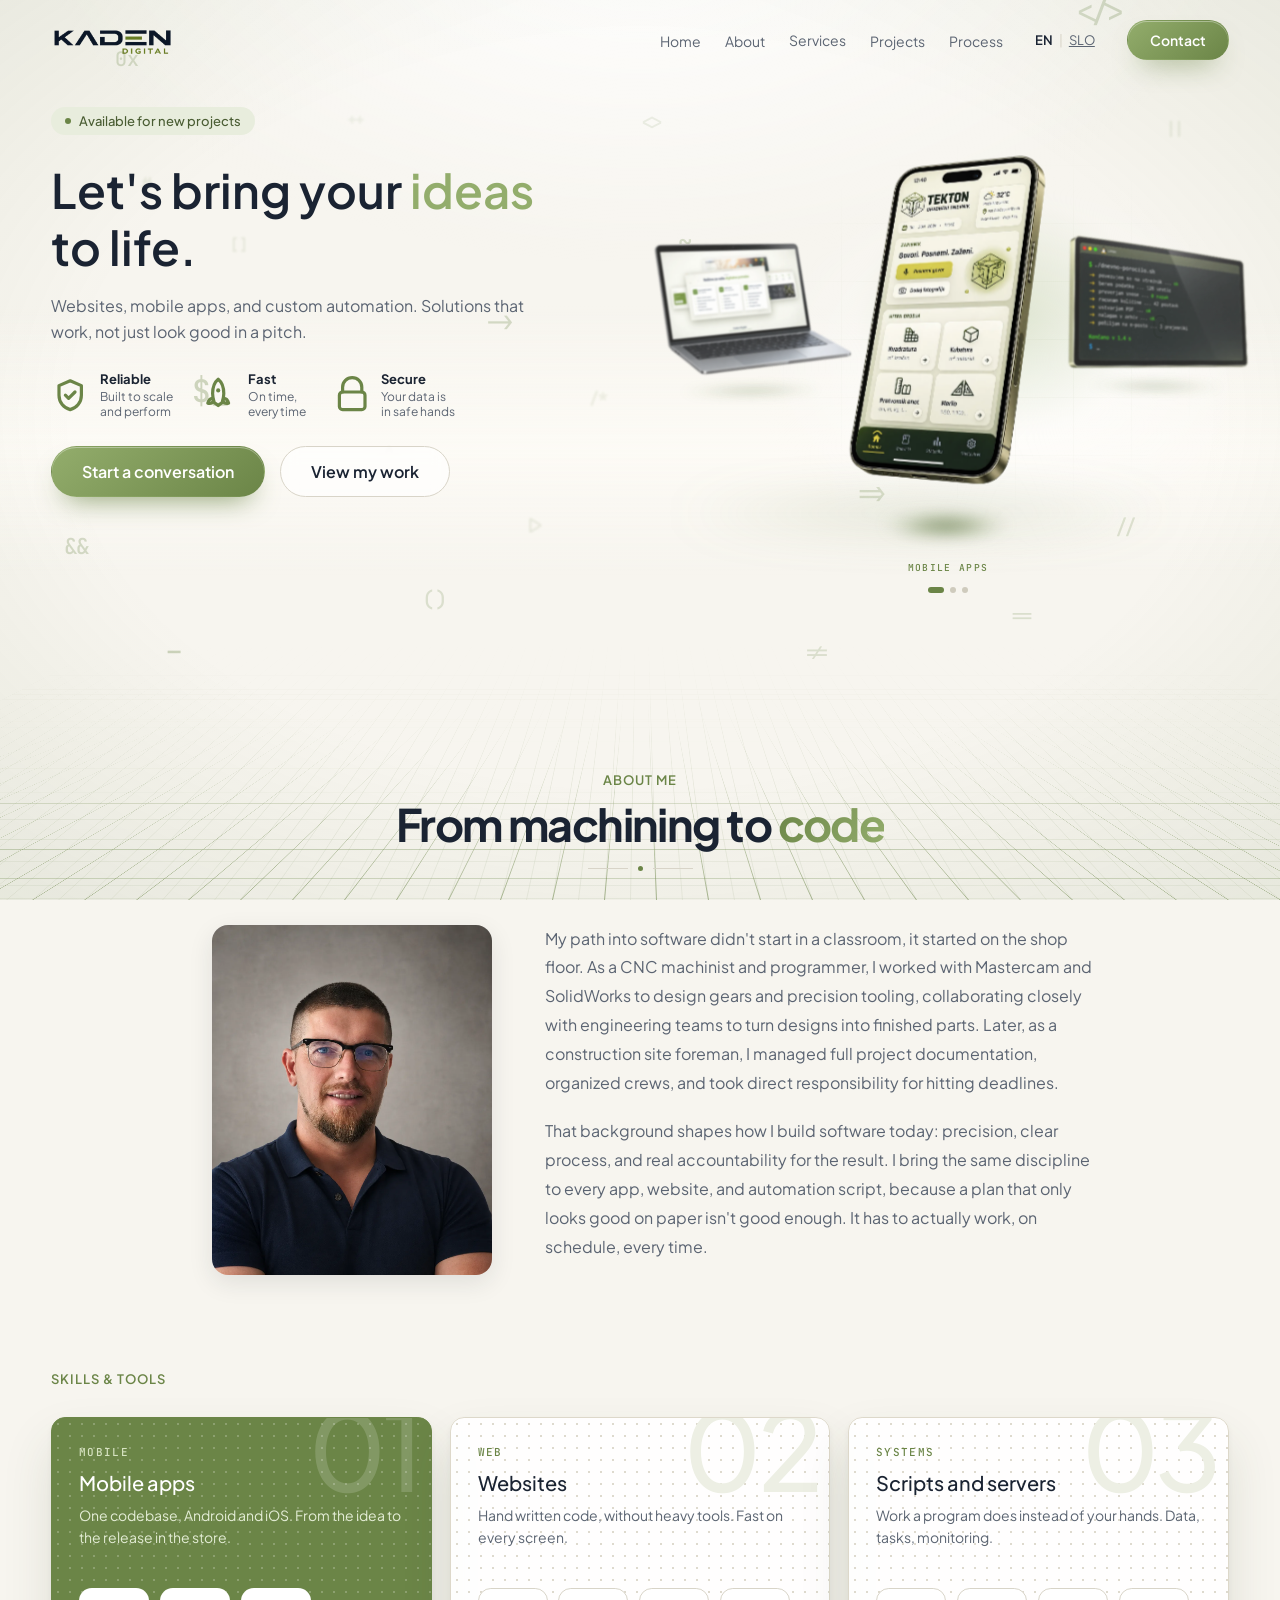
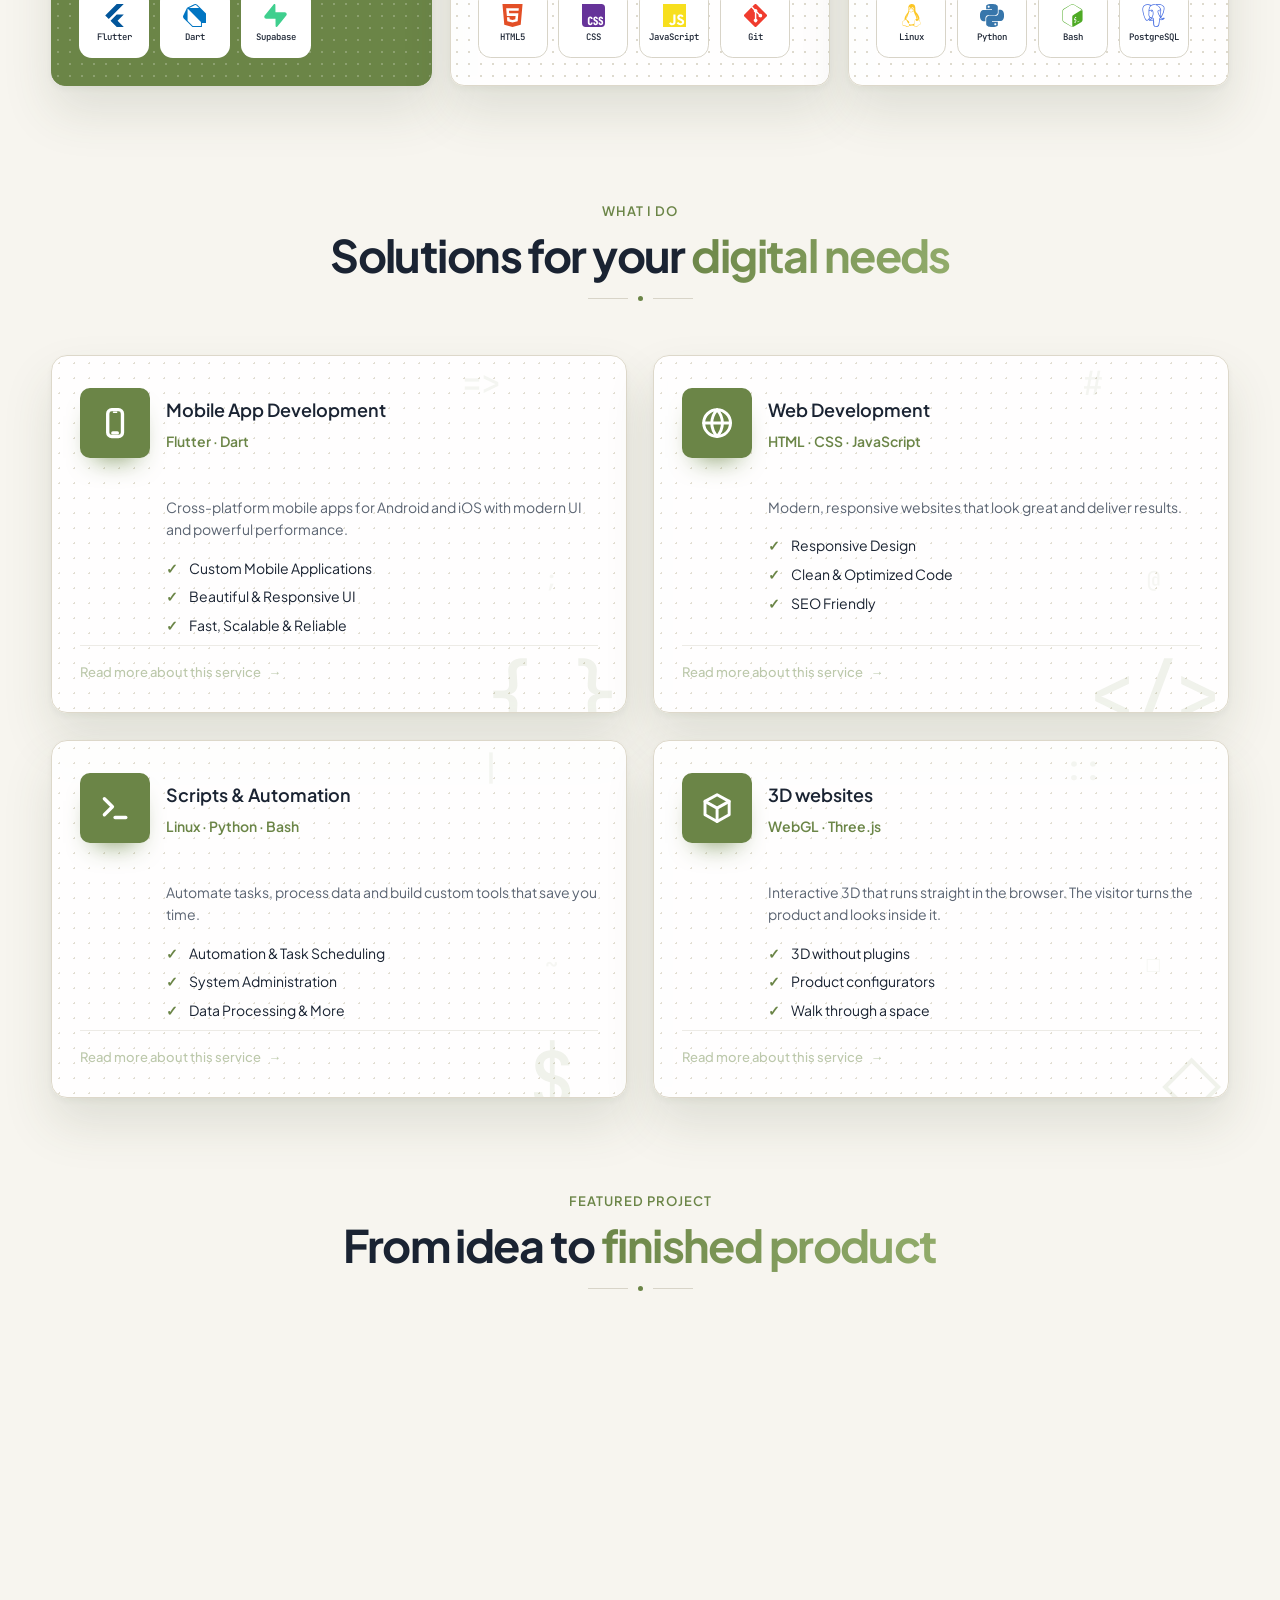
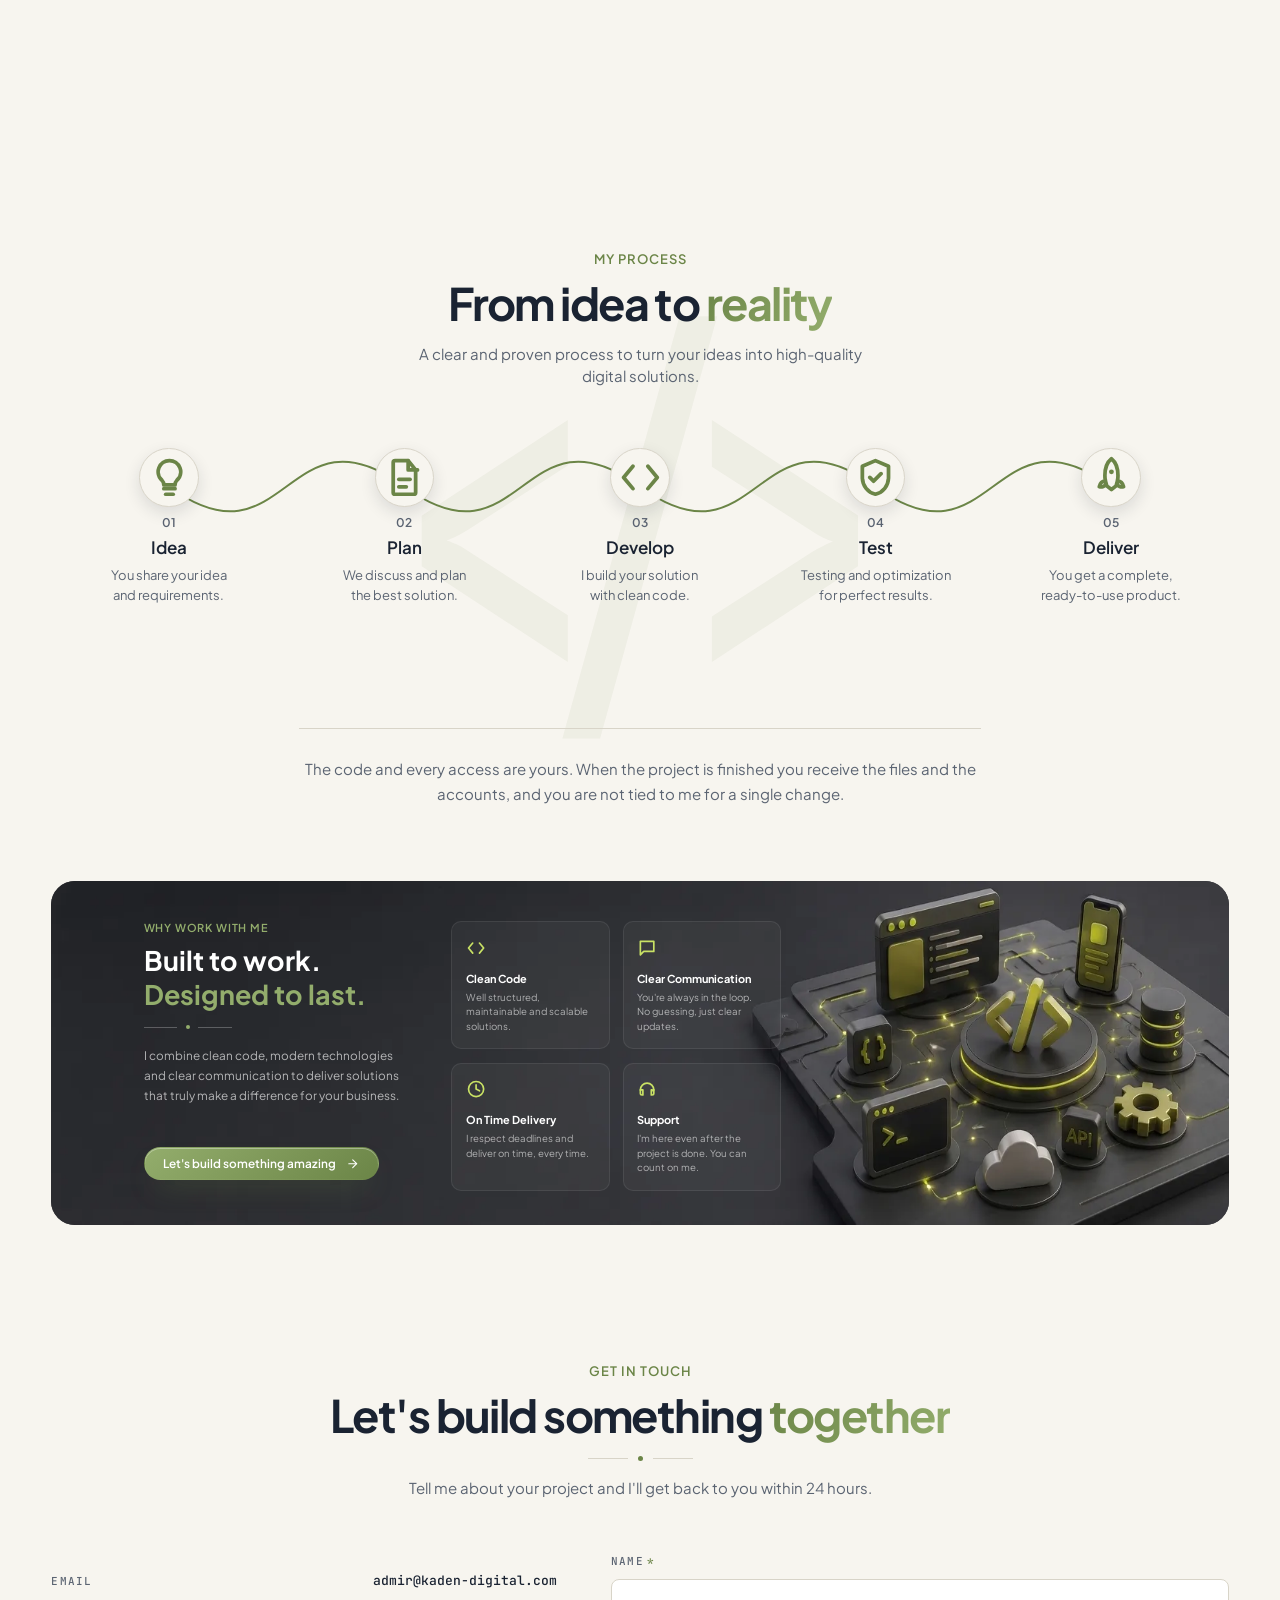
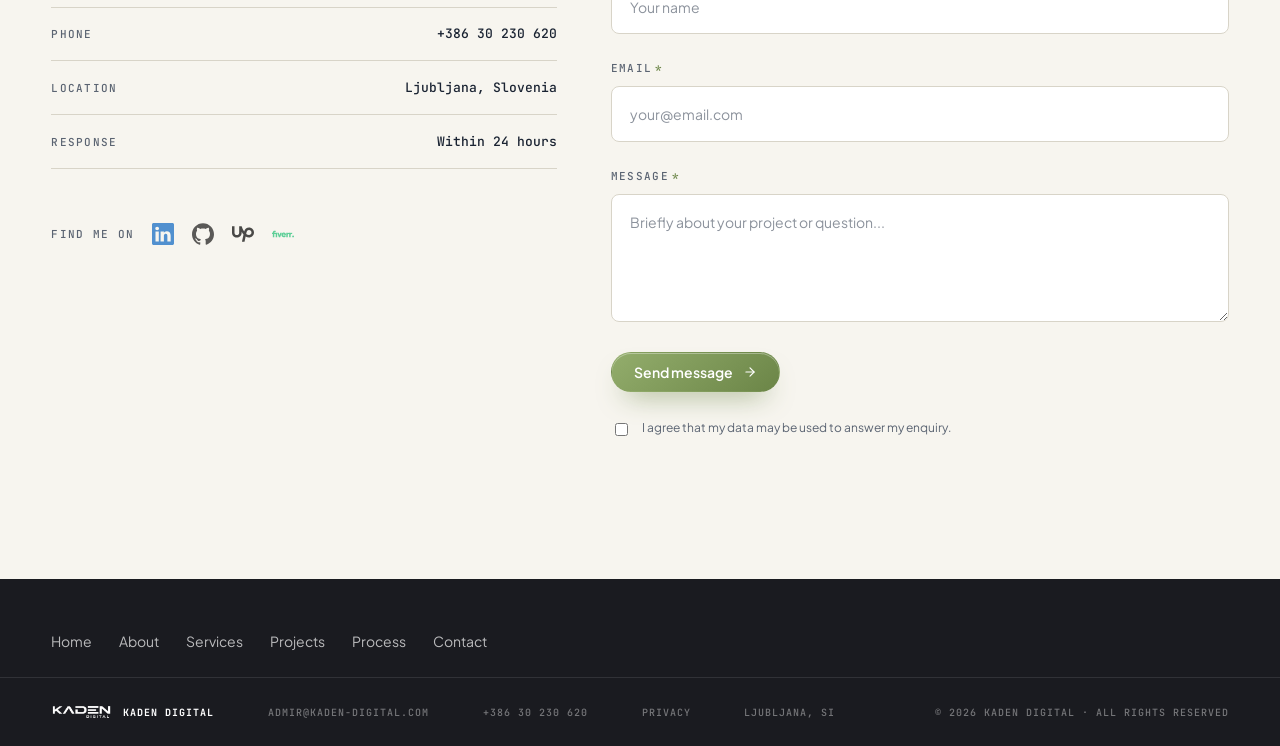
==== commit 9131464b: "Slovenska polja obrazca, atributi in popravljena zasebnost" ====
--- a/en/index.html
+++ b/en/index.html
@@ -9,7 +9,7 @@
 
   <!-- Besedilo pod naslovom v Googlu. -->
   <meta name="description" content="Custom websites, mobile apps for Android and iOS, and automation built to order. Clear process, delivered on time. Ljubljana, Slovenia.">
-  <meta name="author" content="Admir Pajic">
+  <meta name="author" content="Admir Pajić">
 
   <!-- Predogled ob deljenju na LinkedInu, Facebooku, WhatsAppu. -->
   <meta property="og:type" content="website">
@@ -42,8 +42,8 @@
     "@context": "https://schema.org",
     "@type": "ProfessionalService",
     "name": "Kaden Digital",
-    "description": "Izdelava spletnih strani, razvoj mobilnih aplikacij in avtomatizacija po meri.",
-    "url": "https://www.kaden-digital.com/",
+    "description": "Custom websites, mobile app development for Android and iOS, and automation built to order.",
+    "url": "https://www.kaden-digital.com/en/",
     "email": "admir@kaden-digital.com",
     "telephone": "+38630230620",
     "address": {
@@ -56,8 +56,15 @@
       { "@type": "Place", "name": "Europe" }
     ],
     "availableLanguage": ["sl", "en", "hr", "de"],
-    "founder": { "@type": "Person", "name": "Admir Pajic" },
-    "knowsAbout": ["Izdelava spletnih strani", "Razvoj mobilnih aplikacij", "Avtomatizacija", "Flutter", "HTML", "CSS", "JavaScript", "Python"]
+    "founder": { "@type": "Person", "name": "Admir Pajić" },
+    "knowsAbout": ["Web development", "Mobile app development", "Automation", "Flutter", "HTML", "CSS", "JavaScript", "Python"],
+    "priceRange": "400 EUR - 9000 EUR",
+    "sameAs": [
+      "https://github.com/admir1987-cyber",
+      "https://www.linkedin.com/in/admir-paji%C4%87-416008170/",
+      "https://www.upwork.com/freelancers/~01494c3b3418e3bd45",
+      "https://www.fiverr.com/s/1EA7vkr"
+    ]
   }
   </script>
 
@@ -216,19 +223,19 @@
         <span class="hero-tla" aria-hidden="true"></span>
 
         <div class="hero-dev dev-tel">
-          <img src="../assets/images/hero-1-app.webp" alt="Mobilna aplikacija Tekton na telefonu"
+          <img src="../assets/images/hero-1-app.webp" alt="Tekton mobile app on a phone"
                width="1024" height="1536" fetchpriority="high" loading="lazy">
           <span class="dev-senca"></span>
         </div>
 
         <div class="hero-dev dev-lap">
-          <img src="../assets/images/hero-2-web.webp" alt="Spletna stran Kaden Digital na prenosniku"
+          <img src="../assets/images/hero-2-web.webp" alt="Kaden Digital website on a laptop"
                width="1536" height="1024" decoding="async" loading="lazy">
           <span class="dev-senca"></span>
         </div>
 
         <div class="hero-dev dev-term">
-          <img src="../assets/images/hero-3-term.webp" alt="Skripta za dnevno porocilo v Linux terminalu"
+          <img src="../assets/images/hero-3-term.webp" alt="Daily report script in a Linux terminal"
                width="1536" height="1024" decoding="async" loading="lazy">
           <span class="dev-senca"></span>
         </div>
@@ -236,9 +243,9 @@
         <span class="hero-oznaka" id="heroOznaka">MOBILNE APLIKACIJE</span>
 
         <div class="hero-pike">
-          <button type="button" class="on" aria-label="Mobilne aplikacije"></button>
-          <button type="button" aria-label="Spletne strani"></button>
-          <button type="button" aria-label="Skripte in avtomatizacija"></button>
+          <button type="button" class="on" aria-label="Mobile apps"></button>
+          <button type="button" aria-label="Websites"></button>
+          <button type="button" aria-label="Scripts and automation"></button>
         </div>
       </div>
 
@@ -512,7 +519,7 @@
           <span class="project-bar"></span>
           <span class="project-num" aria-hidden="true">01</span>
           <div class="project-shot">
-            <img src="../assets/images/project-tekton.webp" alt="Tekton, zasloni aplikacije" width="1086" height="1448" loading="lazy" decoding="async">
+            <img src="../assets/images/project-tekton.webp" alt="Tekton, app screens" width="1086" height="1448" loading="lazy" decoding="async">
           </div>
           <div class="project-body">
             <h3 class="project-name">Tekton</h3>
@@ -530,7 +537,7 @@
           <span class="project-bar"></span>
           <span class="project-num" aria-hidden="true">02</span>
           <div class="project-shot">
-            <img src="../assets/images/project-kaden.webp" alt="Kaden Digital, spletna stran" width="1506" height="775" loading="lazy" decoding="async">
+            <img src="../assets/images/project-kaden.webp" alt="Kaden Digital, website" width="1506" height="775" loading="lazy" decoding="async">
           </div>
           <div class="project-body">
             <h3 class="project-name">Kaden Digital</h3>
@@ -659,7 +666,7 @@
   <!-- SEKCIJA WHY WORK WITH ME -->
   <section class="why-work" id="why-work">
     <div class="why-work-card">
-      <img src="../assets/images/why-work-3D.webp" alt="Orodja za razvoj: koda, oblikovanje in 3D" class="why-work-image" width="1822" height="453" loading="lazy" decoding="async">
+      <img src="../assets/images/why-work-3D.webp" alt="Development tools: code, design and 3D" class="why-work-image" width="1822" height="453" loading="lazy" decoding="async">
 
       <div class="why-work-text">
         <p class="why-work-eyebrow">Why Work With Me</p>
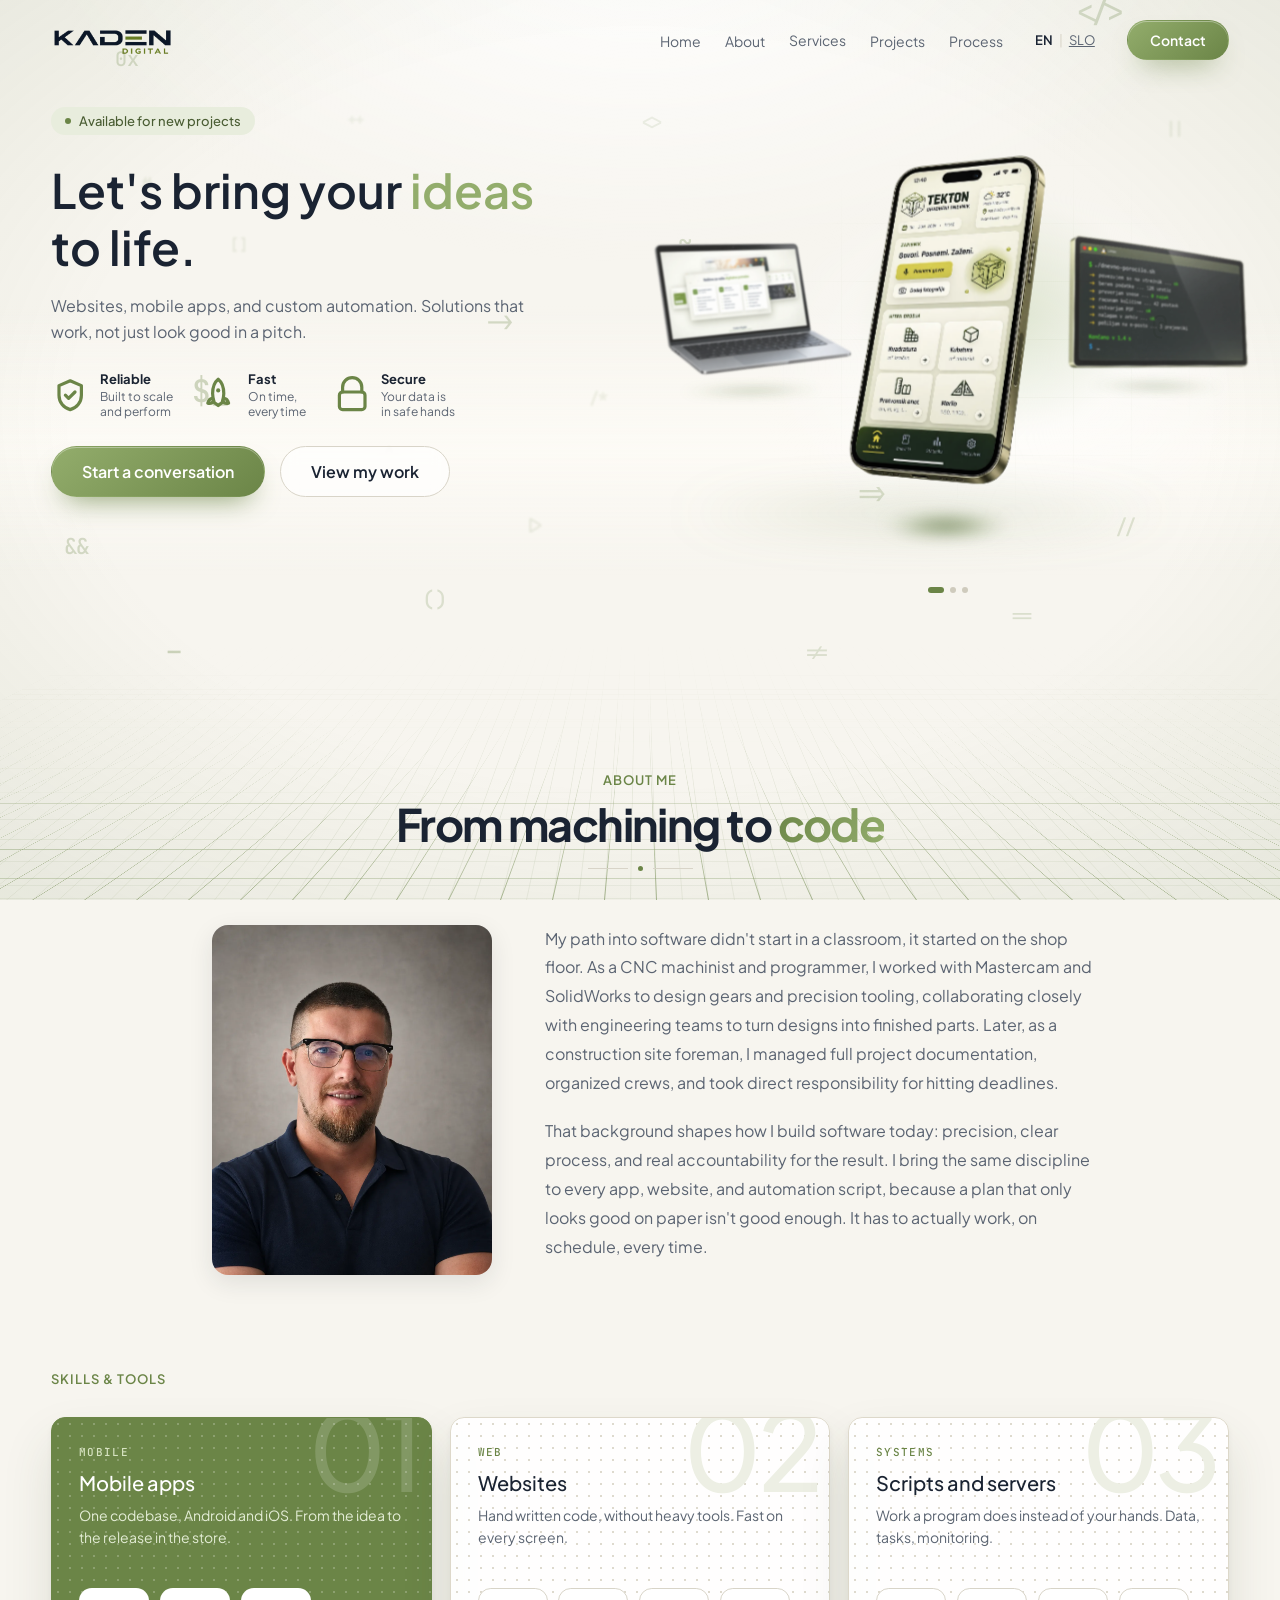
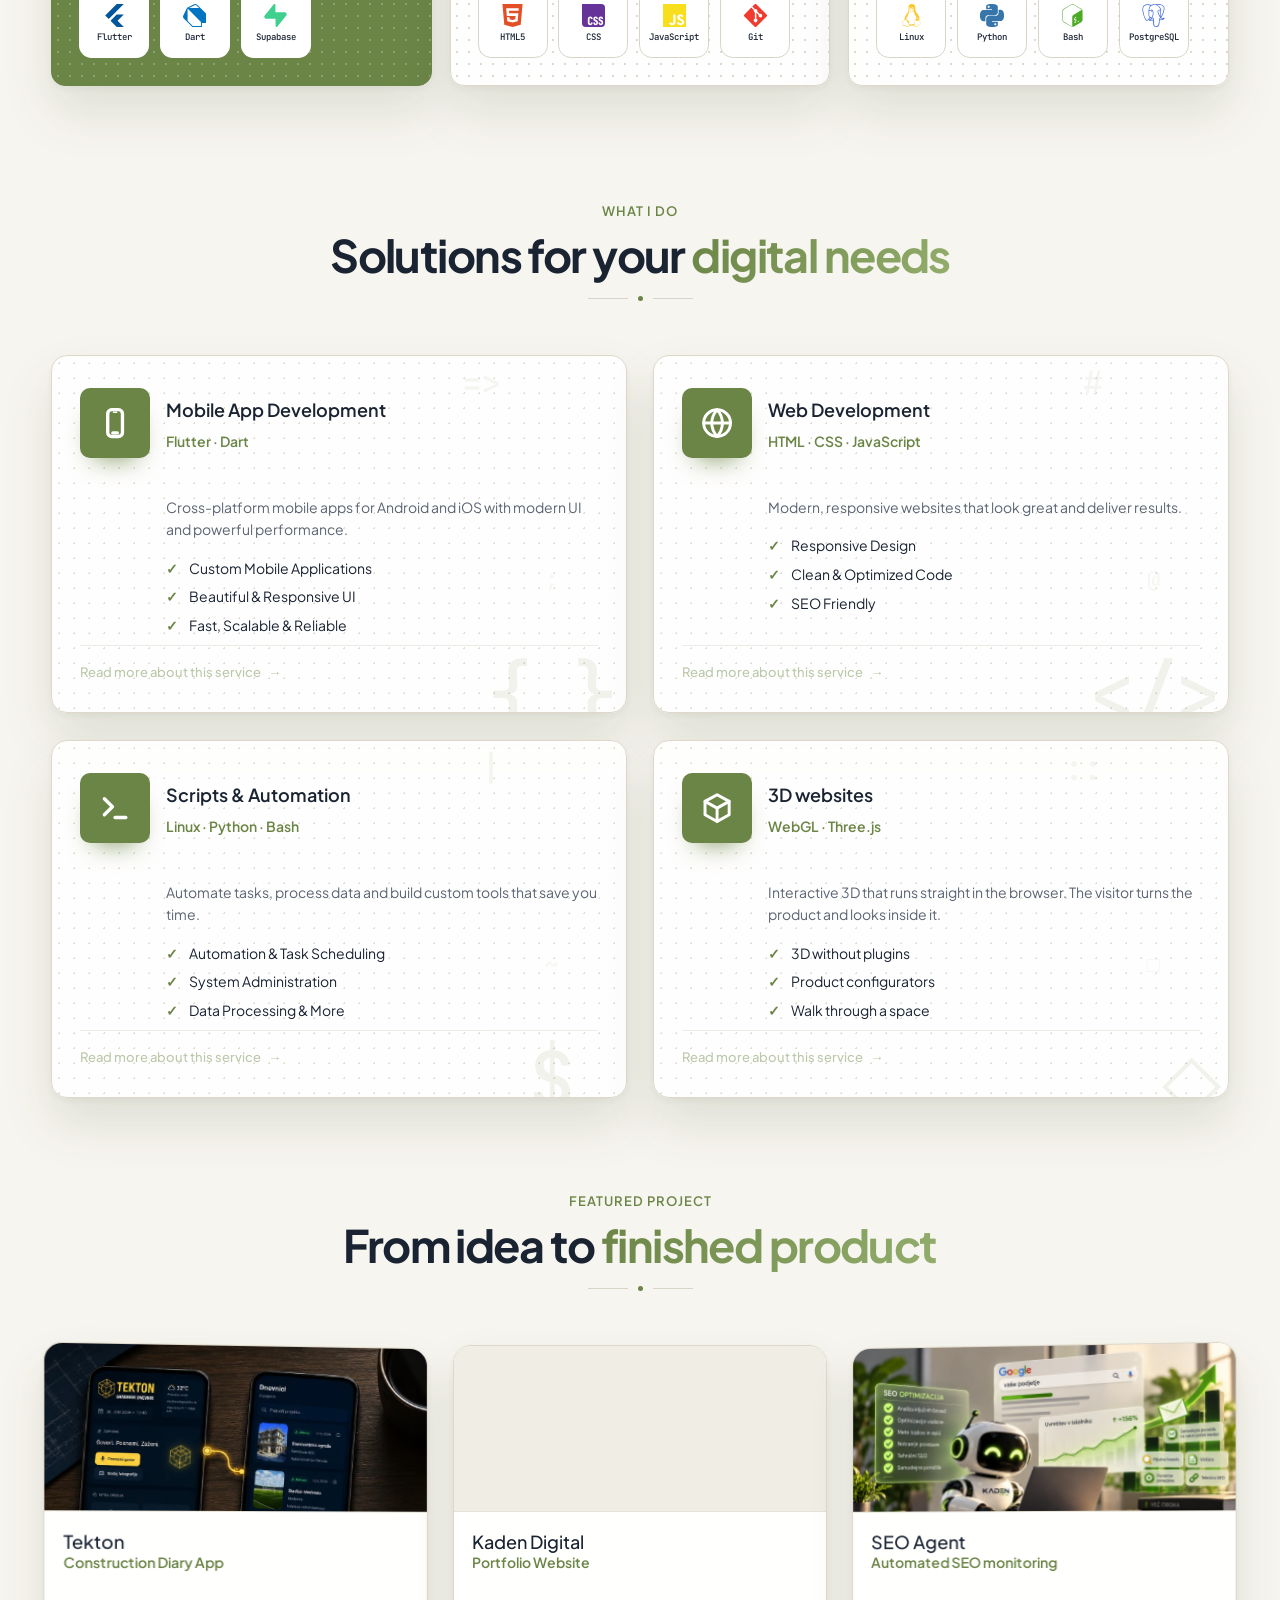
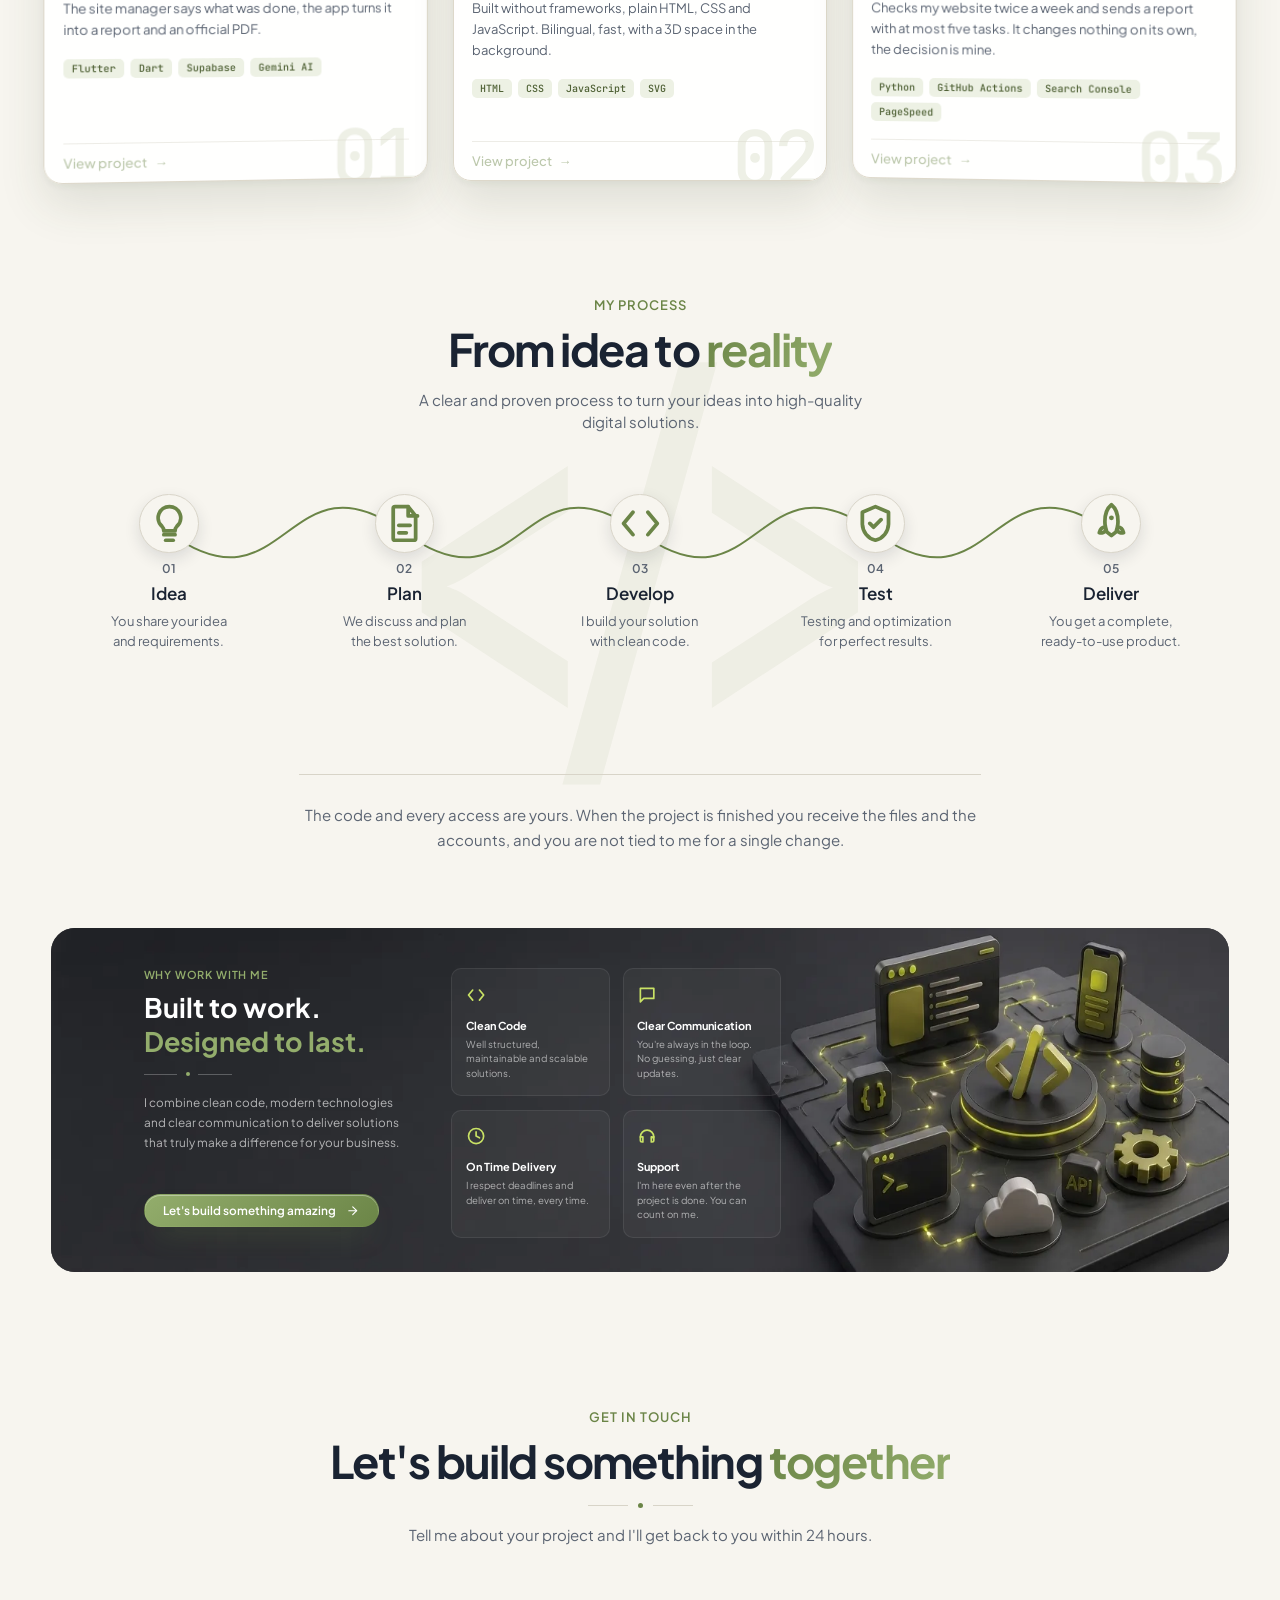
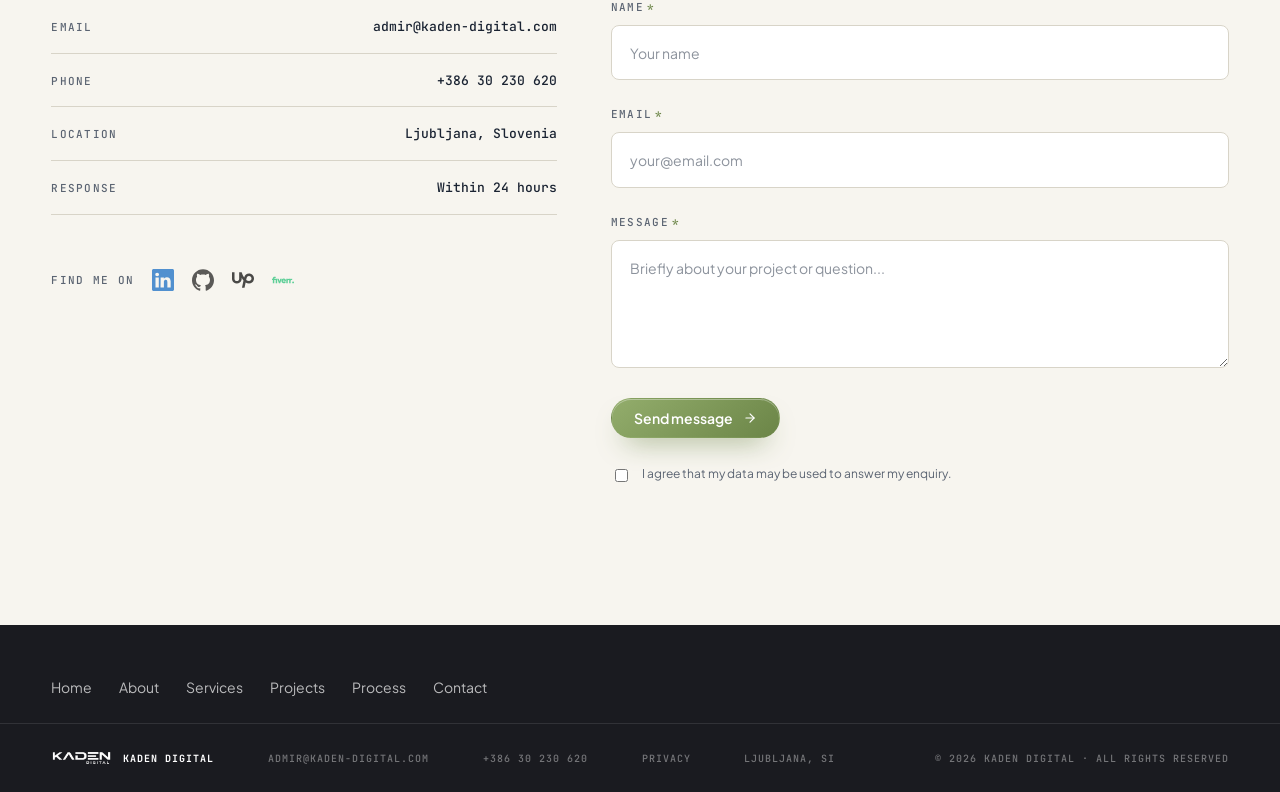
==== commit c97167ba: "Dodan SEO Agent v sekcijo projekti" ====
--- a/en/index.html
+++ b/en/index.html
@@ -551,6 +551,24 @@
           </div>
         </div>
 
+        <div class="project-card" data-project="seoagent">
+          <span class="project-bar"></span>
+          <span class="project-num" aria-hidden="true">03</span>
+          <div class="project-shot">
+            <img src="../assets/images/project-seo-agent.webp" alt="SEO Agent: a robot at a laptop, beside a ranking chart and a list of SEO tasks" width="1500" height="844" loading="lazy" decoding="async">
+          </div>
+          <div class="project-body">
+            <h3 class="project-name">SEO Agent</h3>
+            <p class="project-tag">Automated SEO monitoring</p>
+            <p class="project-short">Checks my website twice a week and sends a report with at most five tasks. It changes nothing on its own, the decision is mine.</p>
+            <div class="project-chips"><b>Python</b><b>GitHub Actions</b><b>Search Console</b><b>PageSpeed</b></div>
+            <div class="project-more">
+              <span>View project</span>
+              <span class="project-arrow" aria-hidden="true">→</span>
+            </div>
+          </div>
+        </div>
+
       </div>
     </div>
   </section>
--- a/style.css
+++ b/style.css
@@ -1263,7 +1263,7 @@
 /* PROJEKTI — dve kartici v vrsti, rahlo obrnjeni v prostor. */
 .project-grid {
   display: grid;
-  grid-template-columns: 1fr 1fr;
+  grid-template-columns: repeat(3, 1fr);
   gap: var(--space-md);
   margin-top: var(--space-lg);
   text-align: left;
@@ -1271,6 +1271,7 @@
 }
 
 .project-card {
+  --zasuk: 0deg;
   position: relative;
   overflow: hidden;
   display: flex;
@@ -1441,7 +1442,28 @@
   transform: translateX(5px);
 }
 
-/* Na telefonu gresta kartici v vrsto in brez 3D nagiba. */
+/* Na srednje velikih zaslonih ostaneta dva stolpca, da kartice niso pretesne.
+   Tretja kartica dobi celo vrsto pod obema, zato stoji ravno in ima visjo sliko. */
+@media (min-width: 769px) and (max-width: 1100px) {
+  .project-grid {
+    grid-template-columns: 1fr 1fr;
+  }
+
+  .project-card:nth-child(2) {
+    --zasuk: -7deg;
+  }
+
+  .project-card:nth-child(3) {
+    grid-column: 1 / -1;
+    --zasuk: 0deg;
+  }
+
+  .project-card:nth-child(3) .project-shot {
+    height: clamp(220px, 30vw, 330px);
+  }
+}
+
+/* Na telefonu gredo kartice v vrsto in brez 3D nagiba. */
 @media (max-width: 768px) {
   .project-grid {
     grid-template-columns: 1fr;
@@ -1466,6 +1488,55 @@
   max-width: 68ch;
   color: var(--color-text-muted);
   margin: 0 0 24px;
+}
+
+/* Tok agenta: podatki, analiza, porocilo, dostava, v vrsti s puscicami. */
+.project-tok {
+  display: flex;
+  align-items: stretch;
+  gap: 8px;
+  margin: 0 0 var(--space-md);
+}
+
+.tok-korak {
+  flex: 1;
+  min-width: 0;
+  display: flex;
+  flex-direction: column;
+  gap: 4px;
+  padding: 12px 14px;
+  background-color: var(--color-bg);
+  border: 1px solid var(--color-border);
+  border-radius: 10px;
+}
+
+.tok-korak b {
+  font-size: clamp(13px, 0.9vw, 22px);
+  font-weight: 600;
+  color: var(--color-text);
+}
+
+.tok-korak span {
+  font-size: clamp(12px, 0.8vw, 20px);
+  line-height: 1.45;
+  color: var(--color-text-muted);
+}
+
+.tok-puscica {
+  align-self: center;
+  font-weight: 700;
+  color: var(--color-accent);
+}
+
+/* V ozkem oknu gredo koraki en pod drugim, puscica kaze navzdol. */
+@media (max-width: 600px) {
+  .project-tok {
+    flex-direction: column;
+  }
+
+  .tok-puscica {
+    transform: rotate(90deg);
+  }
 }
 
 .project-features {
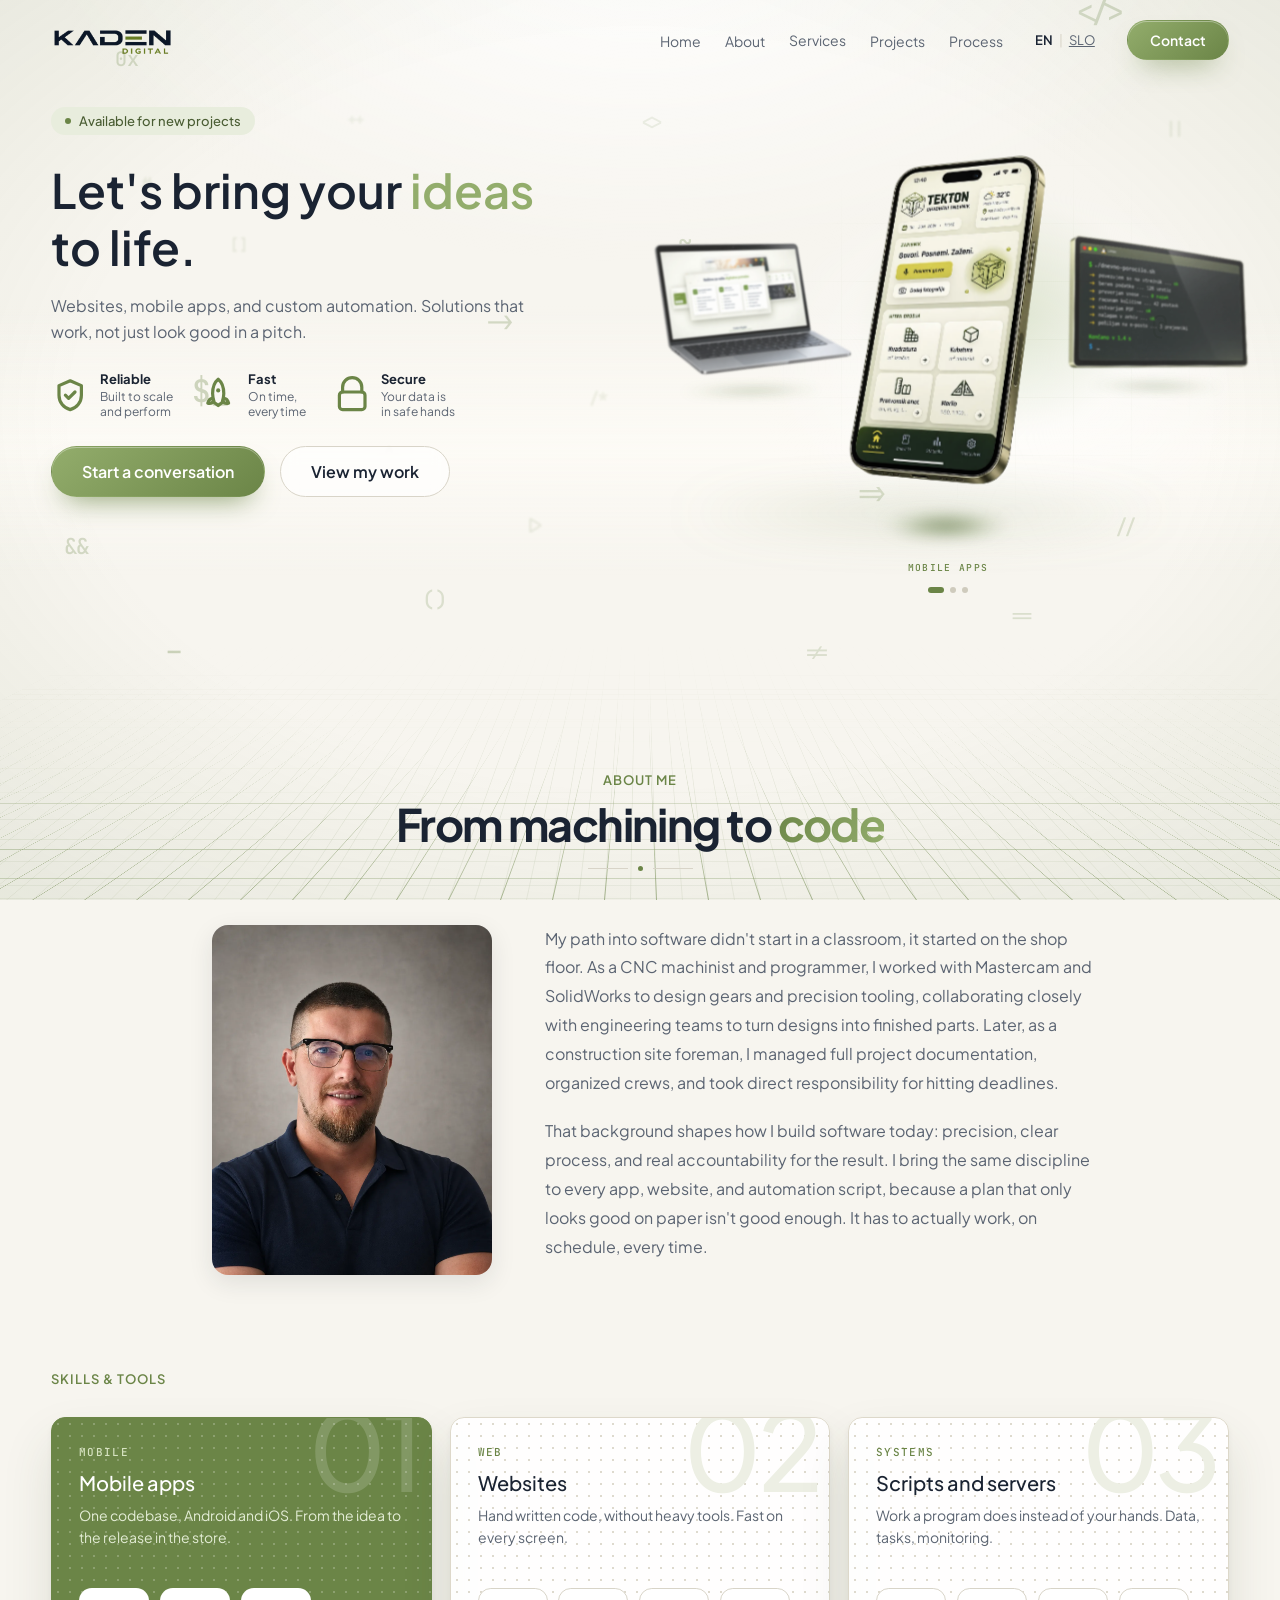
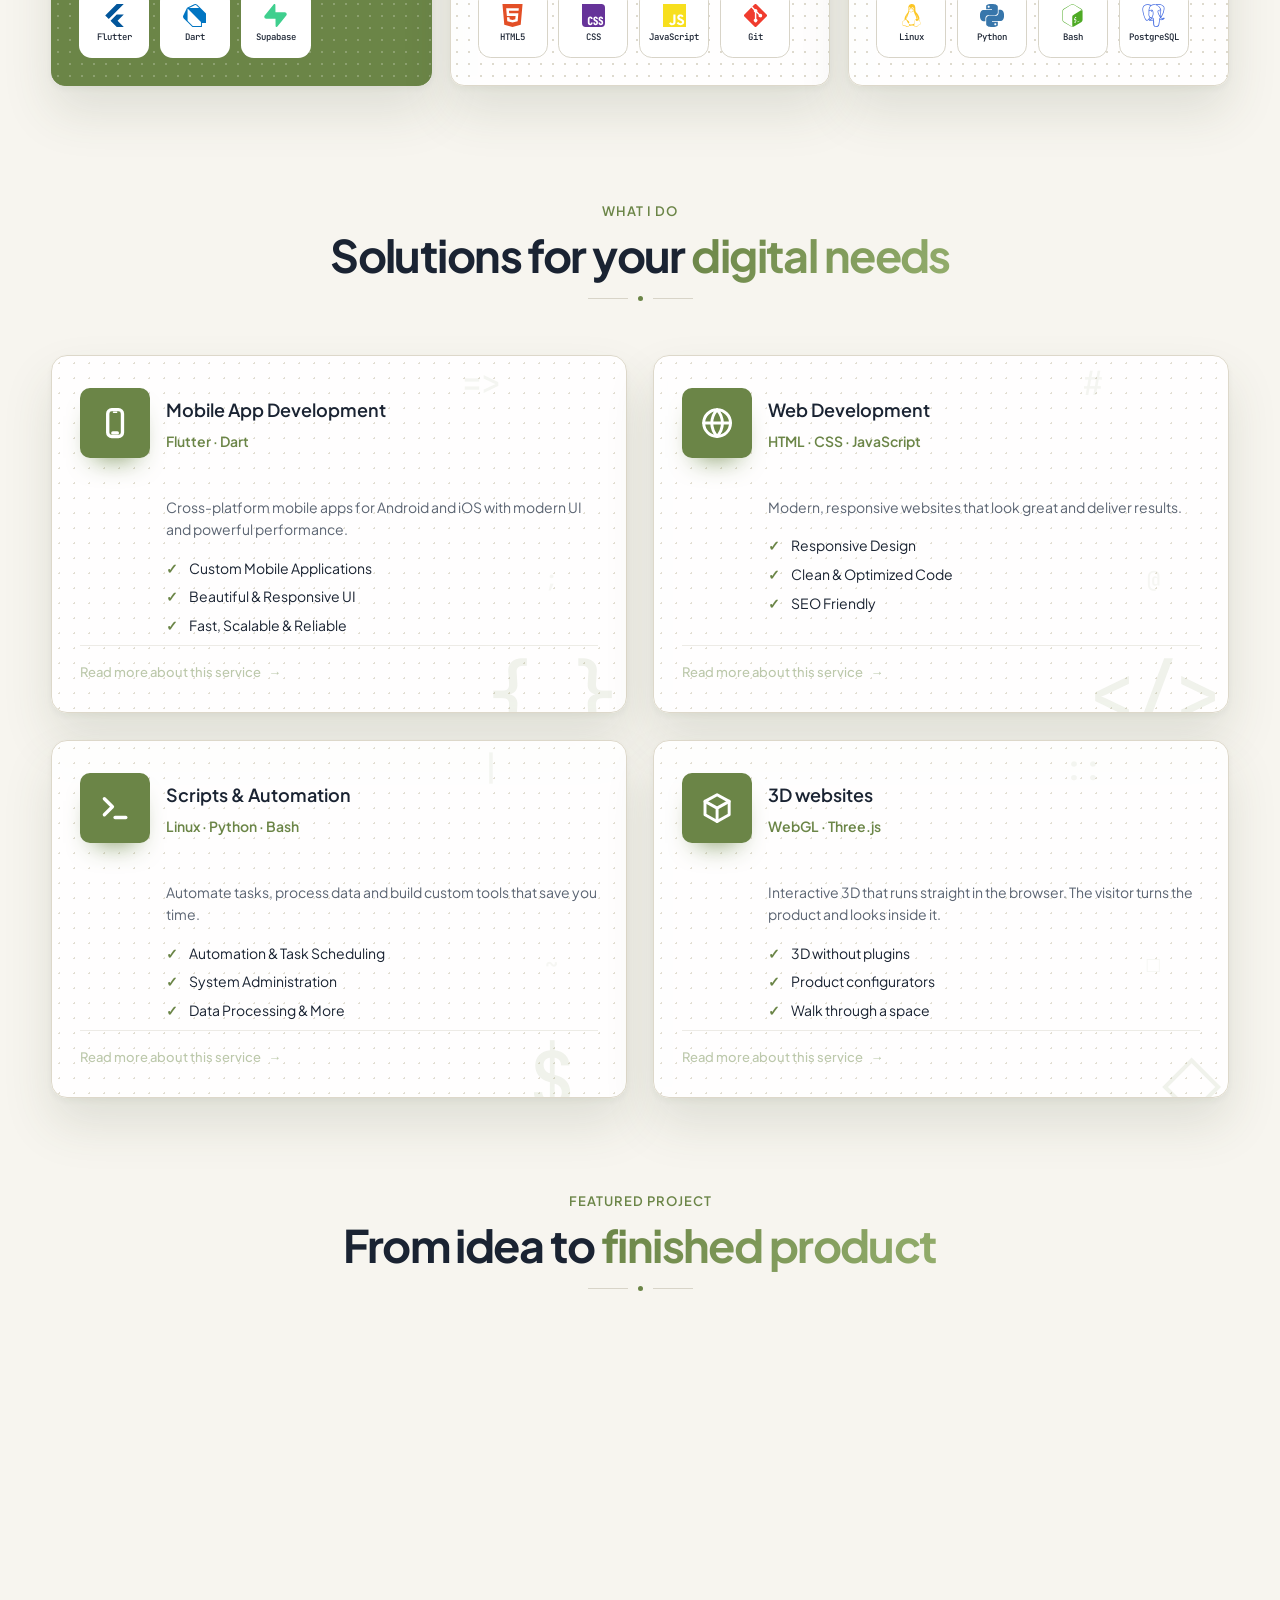
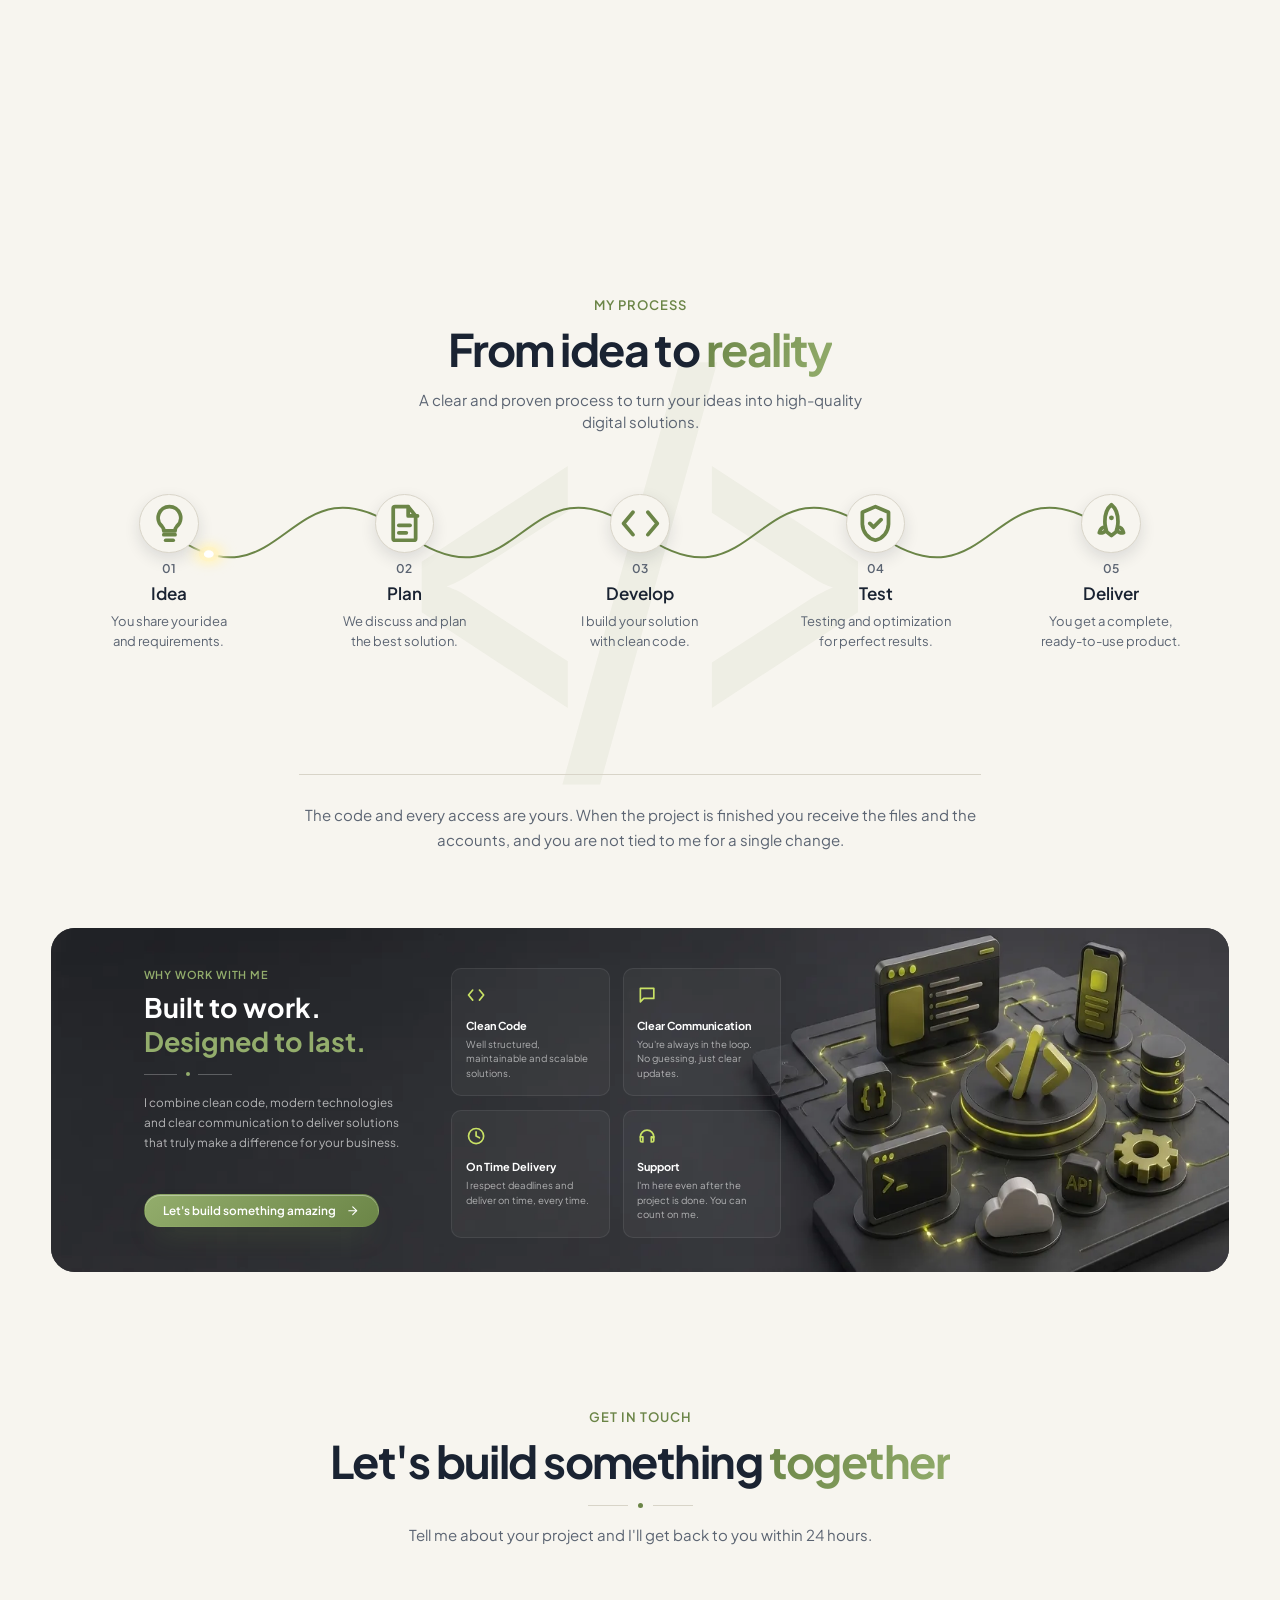
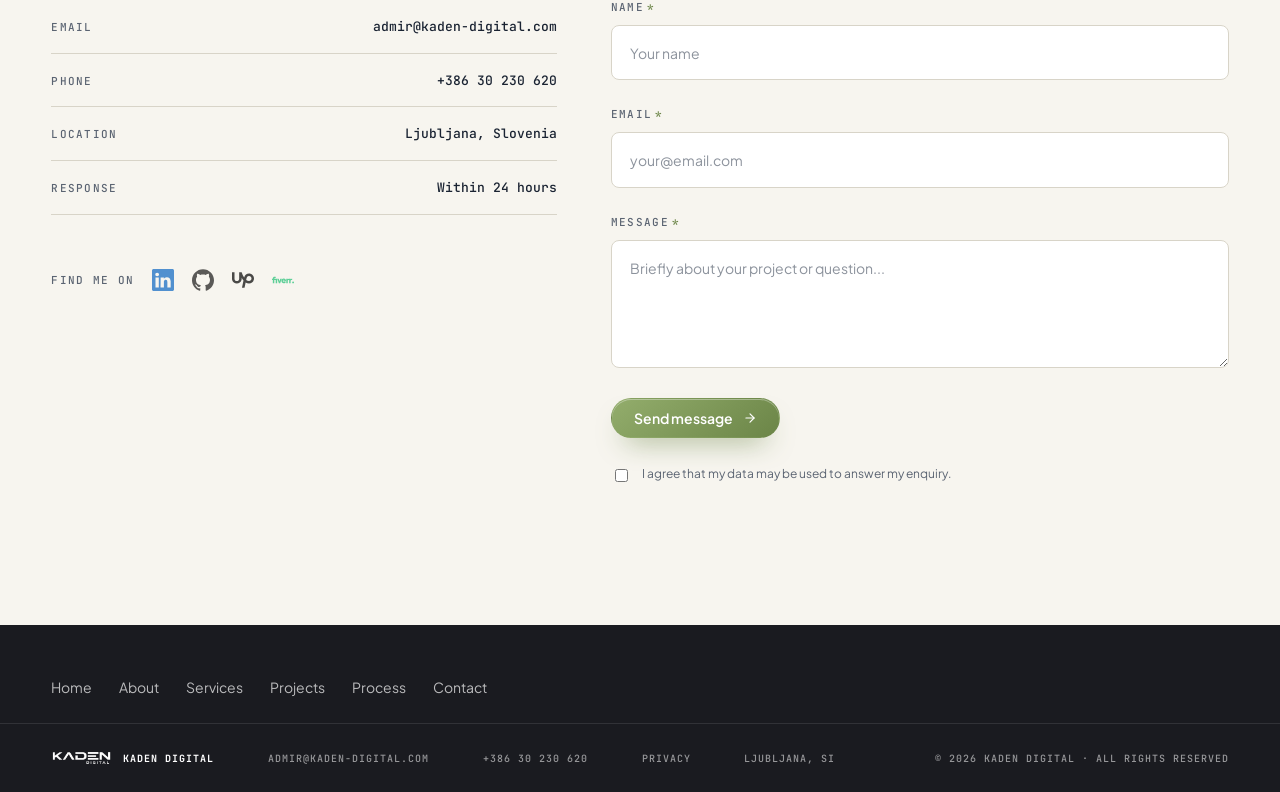
==== commit 2762547d: "Pristupnost: main, oznaka polja, vrstni red naslovov, podnozje" ====
--- a/en/index.html
+++ b/en/index.html
@@ -92,6 +92,8 @@
     <div class="space-vignette"></div>
   </div>
 
+  <main id="glavno">
+
   <!-- GLAVA / NAVIGACIJA — logotip -->
   <div class="hero-wrapper">
   <header>
@@ -181,7 +183,7 @@
       <path d="M12 3l7 3v6c0 4.5-3 8-7 9-4-1-7-4.5-7-9V6z"/><polyline points="9 12 11 14 15 10"/>
     </svg>
     <div>
-      <h4>Reliable</h4>
+      <h2>Reliable</h2>
       <p>Built to scale<br>and perform</p>
     </div>
   </div>
@@ -193,7 +195,7 @@
       <path d="M15.5 14c1.5 0 2.5 1 3 3-1.5.3-3-.3-3.5-1.5"/>
     </svg>
     <div>
-      <h4>Fast</h4>
+      <h2>Fast</h2>
       <p>On time,<br>every time</p>
     </div>
   </div>
@@ -203,7 +205,7 @@
       <rect x="4" y="10" width="16" height="11" rx="2"/>
     </svg>
     <div>
-      <h4>Secure</h4>
+      <h2>Secure</h2>
       <p>Your data is<br>in safe hands</p>
     </div>
   </div>
@@ -705,7 +707,7 @@
           <svg width="24" height="24" viewBox="0 0 24 24" fill="none" stroke="#C9E265" stroke-width="2" stroke-linecap="round" stroke-linejoin="round">
             <polyline points="8 6 3 12 8 18"/><polyline points="16 6 21 12 16 18"/>
           </svg>
-          <h4>Clean Code</h4>
+          <h3>Clean Code</h3>
           <p>Well structured, maintainable and scalable solutions.</p>
         </div>
 
@@ -713,7 +715,7 @@
           <svg width="24" height="24" viewBox="0 0 24 24" fill="none" stroke="#C9E265" stroke-width="2" stroke-linecap="round" stroke-linejoin="round">
             <path d="M4 4h16v12H8l-4 4z"/>
           </svg>
-          <h4>Clear Communication</h4>
+          <h3>Clear Communication</h3>
           <p>You're always in the loop. No guessing, just clear updates.</p>
         </div>
 
@@ -721,7 +723,7 @@
           <svg width="24" height="24" viewBox="0 0 24 24" fill="none" stroke="#C9E265" stroke-width="2" stroke-linecap="round" stroke-linejoin="round">
             <circle cx="12" cy="12" r="9"/><polyline points="12 7 12 12 16 14"/>
           </svg>
-          <h4>On Time Delivery</h4>
+          <h3>On Time Delivery</h3>
           <p>I respect deadlines and deliver on time, every time.</p>
         </div>
 
@@ -729,7 +731,7 @@
           <svg width="24" height="24" viewBox="0 0 24 24" fill="none" stroke="#C9E265" stroke-width="2" stroke-linecap="round" stroke-linejoin="round">
             <path d="M4 13a8 8 0 0 1 16 0"/><path d="M4 13v4a2 2 0 0 0 2 2h1v-6H5a1 1 0 0 0-1 1z"/><path d="M20 13v4a2 2 0 0 1-2 2h-1v-6h1a1 1 0 0 1 1 1z"/>
           </svg>
-          <h4>Support</h4>
+          <h3>Support</h3>
           <p>I'm here even after the project is done. You can count on me.</p>
         </div>
 
@@ -793,7 +795,7 @@
 
         <form class="contact-form" id="contactForm" novalidate>
           <input type="hidden" name="access_key" value="bd3b66ae-1171-4874-ac6a-c96515a0e4a7">
-          <input type="checkbox" name="botcheck" class="hp" tabindex="-1" autocomplete="off">
+          <input type="checkbox" name="botcheck" class="hp" tabindex="-1" autocomplete="off" aria-label="Leave this field empty">
 
           <div class="field">
             <label class="contact-label" for="f-name"><span>Name</span><span class="obvezno" aria-hidden="true">*</span></label>
@@ -833,6 +835,8 @@
 
     </div>
   </section>
+
+  </main>
 
   <!-- POJAVNO OKNO ZA STORITVE -->
   <div class="modal" id="serviceModal" hidden>
--- a/style.css
+++ b/style.css
@@ -3179,7 +3179,7 @@
   font-weight: 500;
   letter-spacing: 0.1em;
   text-transform: uppercase;
-  color: rgba(255, 255, 255, 0.4);
+  color: rgba(255, 255, 255, 0.55);
 }
 
 .footer-brand {
@@ -3198,7 +3198,7 @@
 }
 
 .footer-link {
-  color: rgba(255, 255, 255, 0.4);
+  color: rgba(255, 255, 255, 0.55);
   text-decoration: none;
   transition: color 0.15s ease;
 }
@@ -3253,7 +3253,7 @@
   flex-shrink: 0;
 }
 
-.trust-badge h4 {
+.trust-badge h2 {
   font-size: clamp(13px, 0.9vw, 23px);
   font-weight: 700;
   margin: 0 0 2px;
@@ -3422,7 +3422,7 @@
   border-color: rgba(201, 226, 101, 0.3);
 }
 
-.why-card h4 {
+.why-card h3 {
   font-size: 0.929cqw;
   font-weight: 700;
   color: #ffffff;
@@ -3469,7 +3469,7 @@
 
   .why-card { border-radius: 12px; padding: 16px 14px; }
   .why-card svg { width: 22px; height: 22px; }
-  .why-card h4 { font-size: 13px; margin: 10px 0 6px; }
+  .why-card h3 { font-size: 13px; margin: 10px 0 6px; }
   .why-card p { font-size: 11.5px; }
 
   .why-work-btn {
@@ -3532,7 +3532,7 @@
     height: 20px;
   }
 
-  .why-card h4 {
+  .why-card h3 {
     font-size: 11px;
     margin: 0 0 2px;
   }
